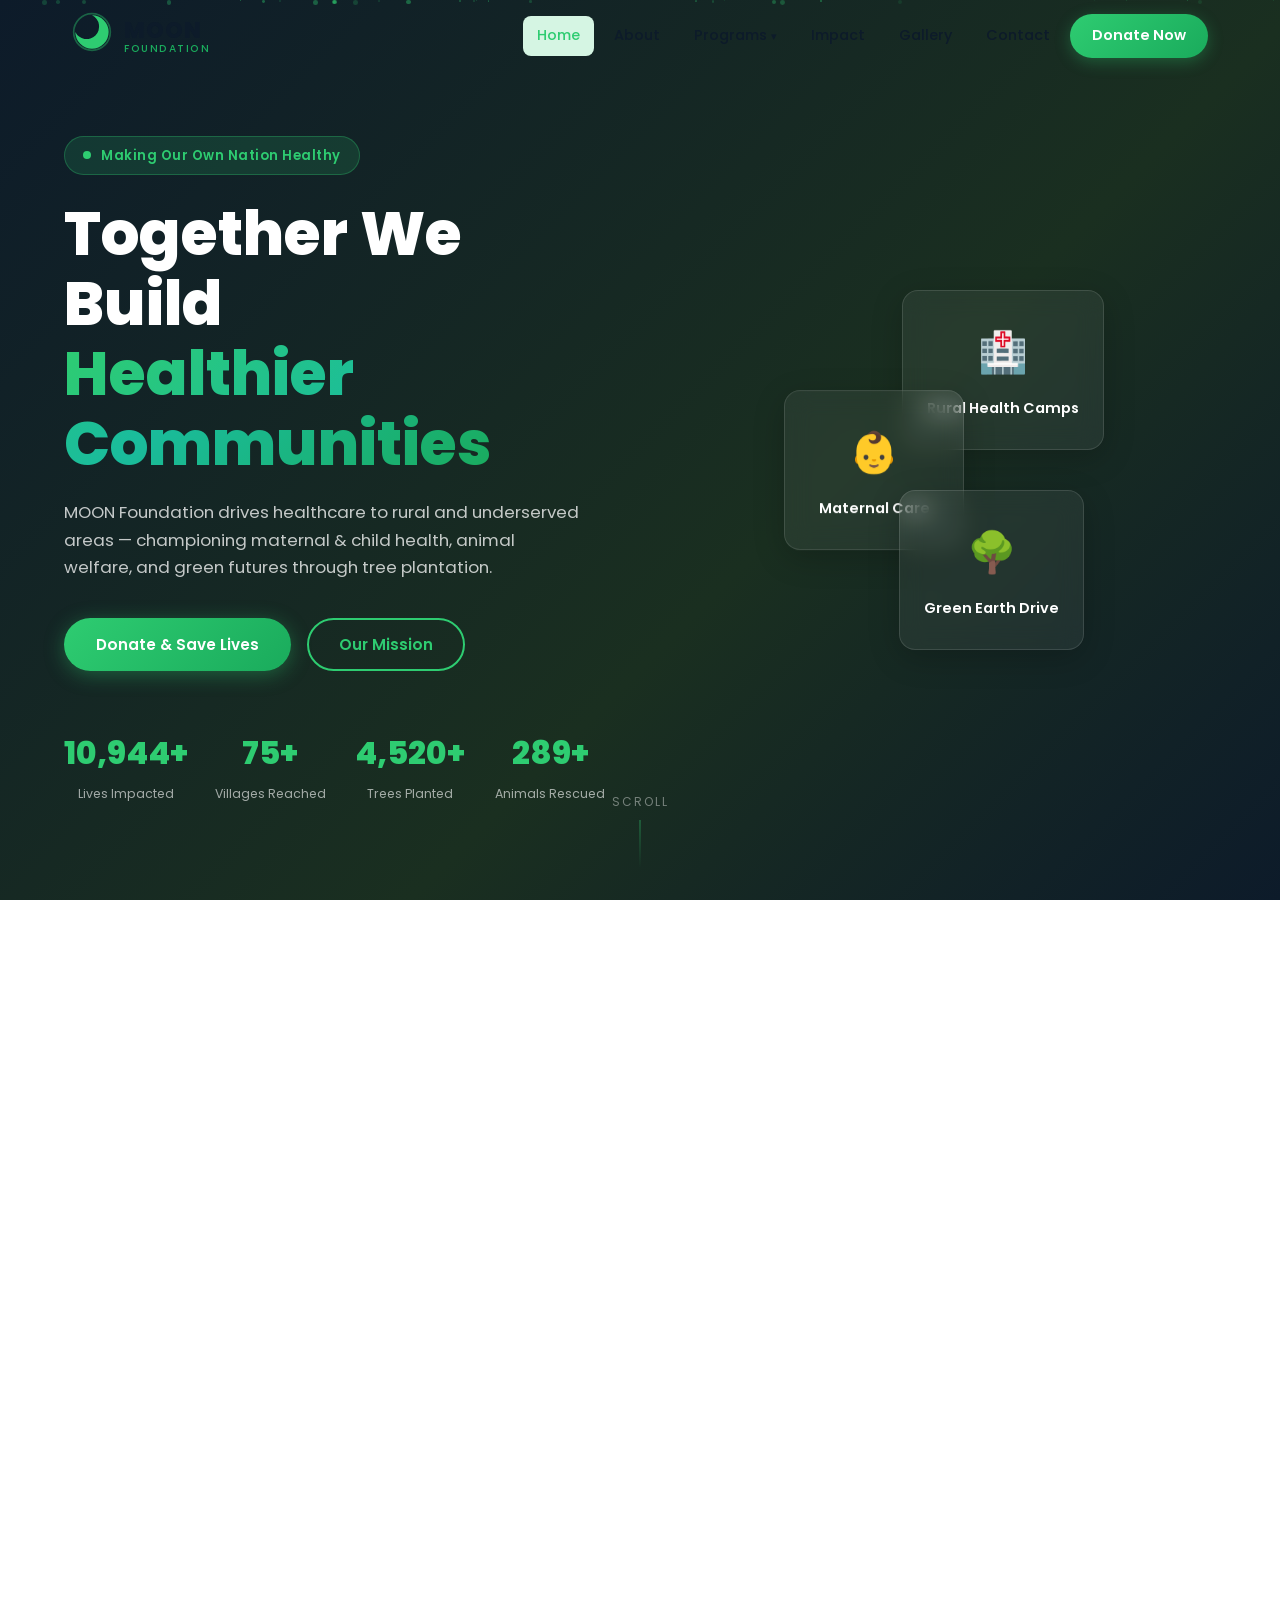
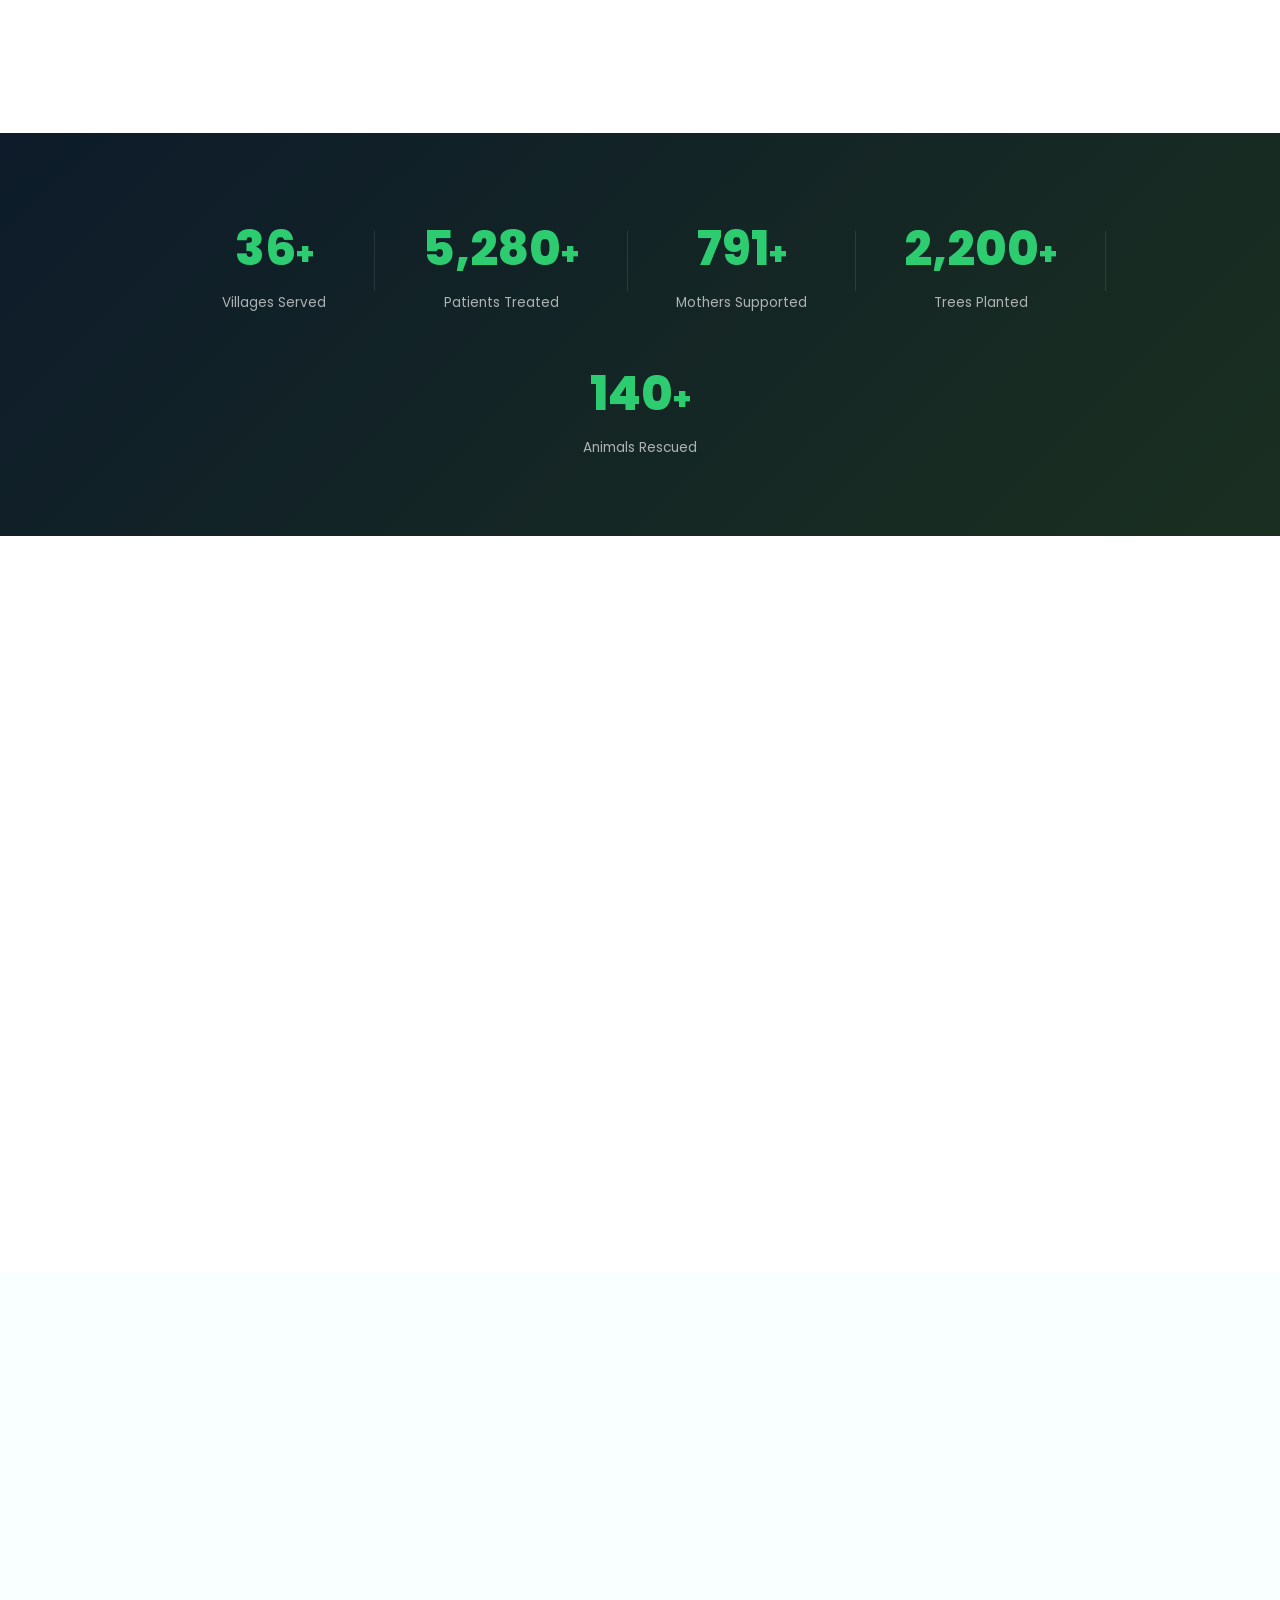
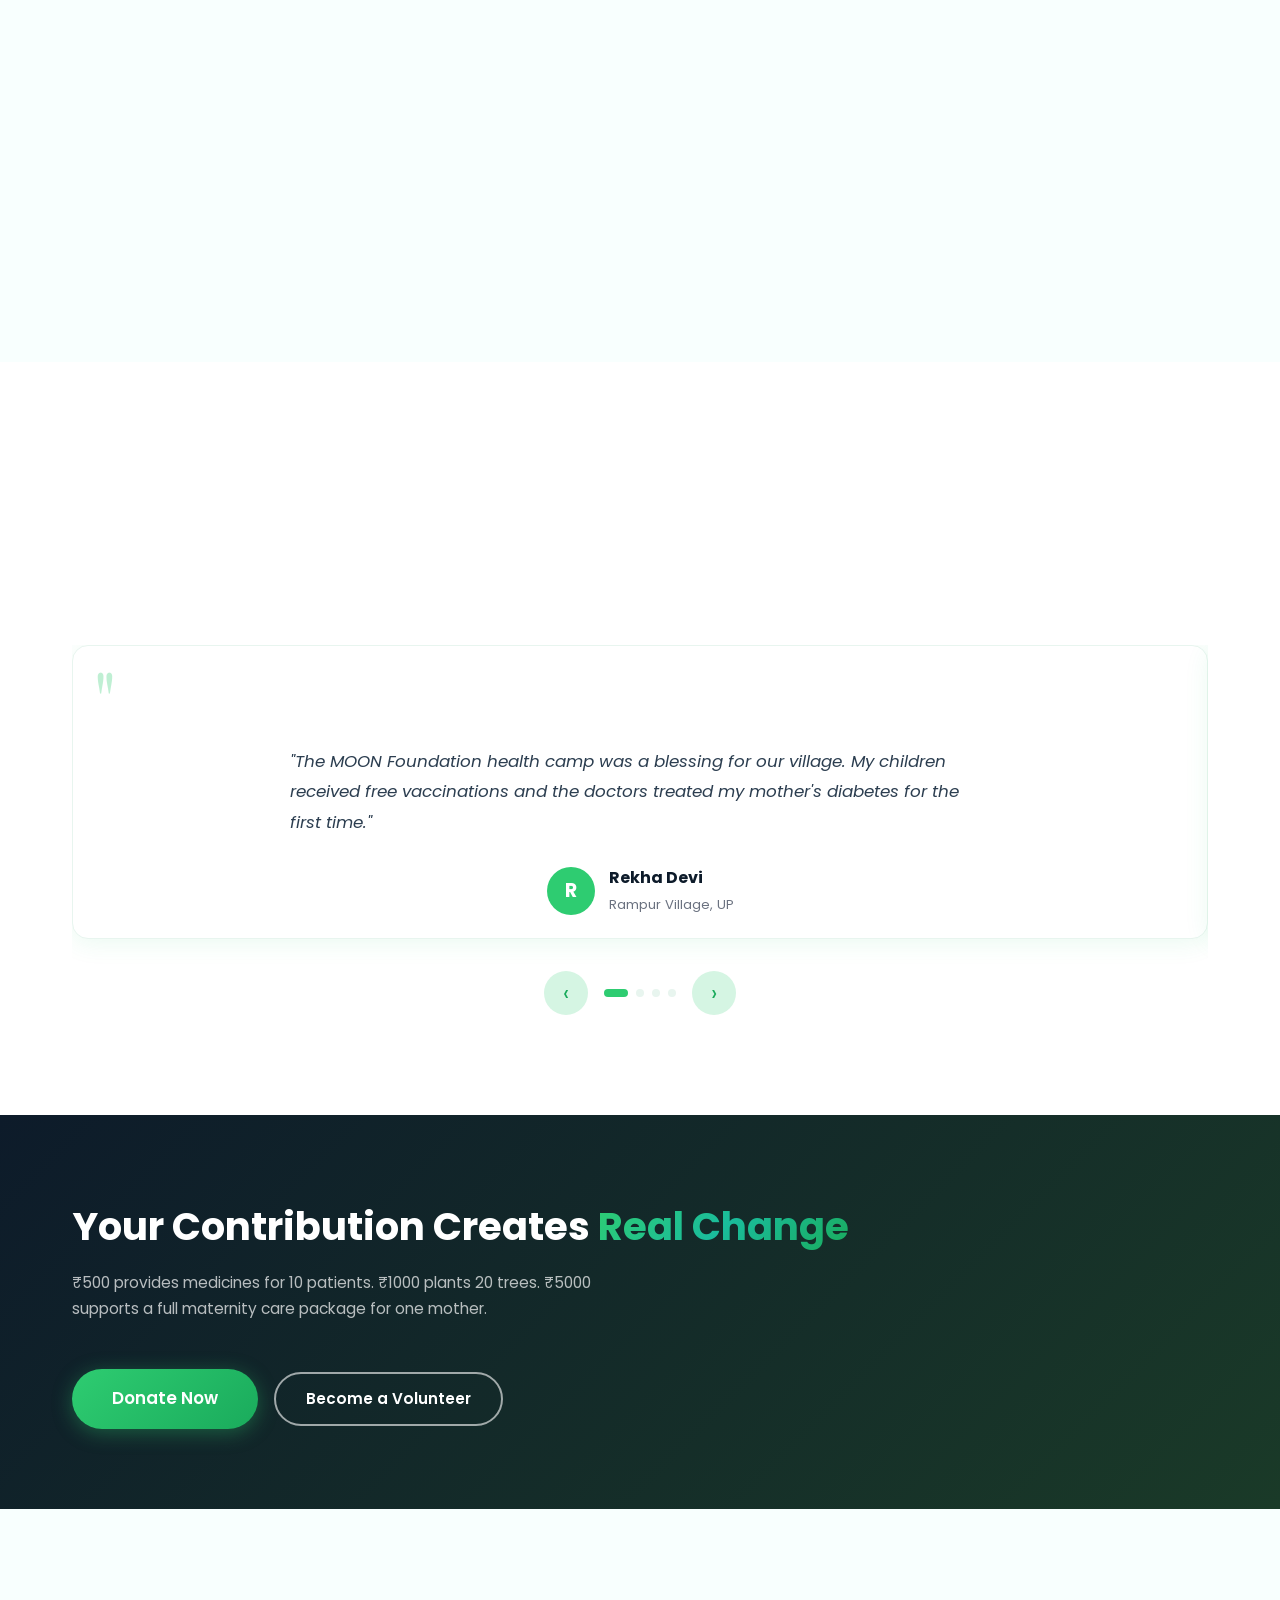
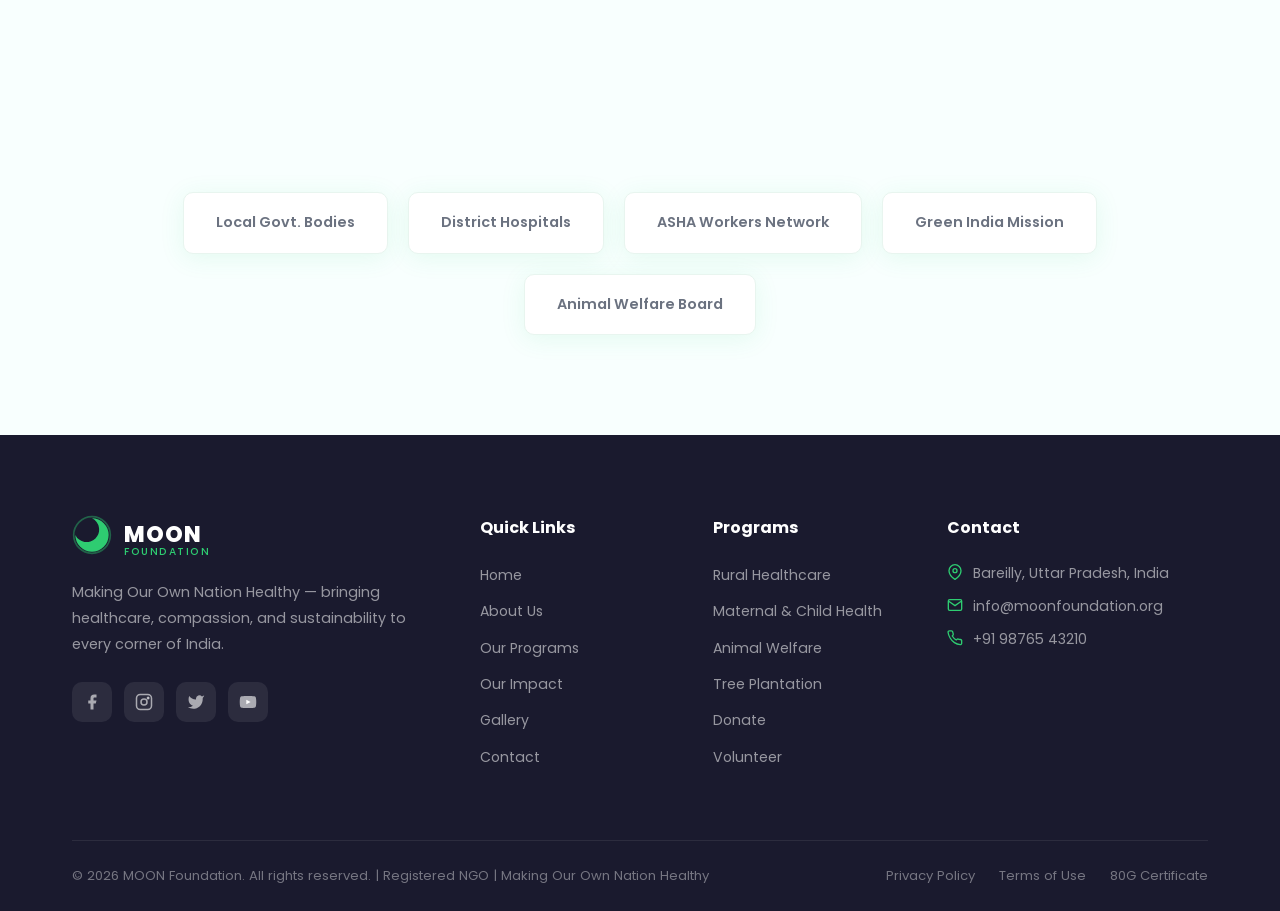
==== index.html @ 7338591d "Initial launch: MOON Foundation website Full 7-page NGO website — Home, About, Programs, Impact, Gal" ====
<!DOCTYPE html>
<html lang="en">
<head>
  <meta charset="UTF-8" />
  <meta name="viewport" content="width=device-width, initial-scale=1.0" />
  <title>MOON Foundation – Making Our Own Nation Healthy</title>
  <meta name="description" content="MOON Foundation – Making Our Own Nation Healthy. Dedicated to healthcare drives in rural areas, maternal & child health, animal welfare, and tree plantation." />
  <link rel="stylesheet" href="css/style.css" />
  <link rel="stylesheet" href="css/animations.css" />
  <link rel="preconnect" href="https://fonts.googleapis.com" />
  <link href="https://fonts.googleapis.com/css2?family=Poppins:wght@300;400;500;600;700;800&family=Playfair+Display:wght@700;800&display=swap" rel="stylesheet" />
  <link rel="icon" href="assets/favicon.svg" type="image/svg+xml" />
</head>
<body>

  <!-- PRELOADER -->
  <div id="preloader">
    <div class="preloader-inner">
      <div class="moon-logo-anim">
        <svg viewBox="0 0 80 80" fill="none" xmlns="http://www.w3.org/2000/svg">
          <circle cx="40" cy="40" r="36" stroke="#2ecc71" stroke-width="3" opacity="0.3"/>
          <path d="M40 8 A32 32 0 1 1 8 40 A24 24 0 1 0 40 8 Z" fill="#2ecc71"/>
        </svg>
      </div>
      <p>MOON Foundation</p>
    </div>
  </div>

  <!-- NAVBAR -->
  <nav id="navbar">
    <div class="nav-container">
      <a href="index.html" class="nav-brand">
        <div class="brand-logo">
          <svg viewBox="0 0 48 48" fill="none" xmlns="http://www.w3.org/2000/svg">
            <circle cx="24" cy="24" r="22" stroke="#2ecc71" stroke-width="2" opacity="0.4"/>
            <path d="M24 4 A20 20 0 1 1 4 24 A15 15 0 1 0 24 4 Z" fill="#2ecc71"/>
          </svg>
        </div>
        <div class="brand-text">
          <span class="brand-name">MOON</span>
          <span class="brand-tagline">Foundation</span>
        </div>
      </a>
      <ul class="nav-links" id="navLinks">
        <li><a href="index.html" class="active">Home</a></li>
        <li><a href="about.html">About</a></li>
        <li class="dropdown">
          <a href="programs.html">Programs <span class="arrow">▾</span></a>
          <ul class="dropdown-menu">
            <li><a href="programs.html#healthcare">Rural Healthcare</a></li>
            <li><a href="programs.html#maternal">Maternal & Child</a></li>
            <li><a href="programs.html#animal">Animal Welfare</a></li>
            <li><a href="programs.html#trees">Tree Plantation</a></li>
          </ul>
        </li>
        <li><a href="impact.html">Impact</a></li>
        <li><a href="gallery.html">Gallery</a></li>
        <li><a href="contact.html">Contact</a></li>
        <li><a href="donate.html" class="btn-donate">Donate Now</a></li>
      </ul>
      <button class="hamburger" id="hamburger" aria-label="Menu">
        <span></span><span></span><span></span>
      </button>
    </div>
  </nav>

  <!-- HERO -->
  <section class="hero" id="home">
    <div class="hero-particles" id="particles"></div>
    <div class="hero-content">
      <div class="hero-badge">
        <span class="badge-dot"></span>
        Making Our Own Nation Healthy
      </div>
      <h1 class="hero-title">
        Together We Build<br/>
        <span class="gradient-text">Healthier Communities</span>
      </h1>
      <p class="hero-desc">
        MOON Foundation drives healthcare to rural and underserved areas — championing maternal & child health, animal welfare, and green futures through tree plantation.
      </p>
      <div class="hero-cta">
        <a href="donate.html" class="btn-primary">Donate & Save Lives</a>
        <a href="about.html" class="btn-outline">Our Mission</a>
      </div>
      <div class="hero-stats">
        <div class="stat"><span class="stat-num" data-target="12000">0</span><span>+</span><p>Lives Impacted</p></div>
        <div class="stat"><span class="stat-num" data-target="84">0</span><span>+</span><p>Villages Reached</p></div>
        <div class="stat"><span class="stat-num" data-target="5000">0</span><span>+</span><p>Trees Planted</p></div>
        <div class="stat"><span class="stat-num" data-target="320">0</span><span>+</span><p>Animals Rescued</p></div>
      </div>
    </div>
    <div class="hero-visual">
      <div class="hero-card-stack">
        <div class="hcard hcard-1">
          <div class="hcard-icon">🏥</div>
          <p>Rural Health Camps</p>
        </div>
        <div class="hcard hcard-2">
          <div class="hcard-icon">👶</div>
          <p>Maternal Care</p>
        </div>
        <div class="hcard hcard-3">
          <div class="hcard-icon">🌳</div>
          <p>Green Earth Drive</p>
        </div>
      </div>
    </div>
    <div class="hero-scroll">
      <span>Scroll</span>
      <div class="scroll-line"></div>
    </div>
  </section>

  <!-- WHAT WE DO -->
  <section class="pillars section-pad">
    <div class="container">
      <div class="section-header">
        <span class="section-label">What We Do</span>
        <h2>Four Pillars of <span class="gradient-text">Change</span></h2>
        <p>Every initiative we run targets the most vulnerable — with compassion, action, and lasting impact.</p>
      </div>
      <div class="pillars-grid">
        <a href="programs.html#healthcare" class="pillar-card">
          <div class="pillar-icon-wrap" style="--c:#2ecc71">
            <svg viewBox="0 0 48 48" fill="none"><rect x="20" y="6" width="8" height="36" rx="4" fill="currentColor"/><rect x="6" y="20" width="36" height="8" rx="4" fill="currentColor"/></svg>
          </div>
          <h3>Rural Healthcare</h3>
          <p>Free health camps, medicines, diagnostics, and doctor consultations in remote villages across India.</p>
          <span class="pillar-link">Learn More →</span>
        </a>
        <a href="programs.html#maternal" class="pillar-card">
          <div class="pillar-icon-wrap" style="--c:#e74c8b">
            <svg viewBox="0 0 48 48" fill="none"><ellipse cx="24" cy="32" rx="14" ry="10" fill="currentColor" opacity="0.3"/><circle cx="24" cy="16" r="10" fill="currentColor"/><path d="M16 38 Q24 44 32 38" stroke="currentColor" stroke-width="2" fill="none"/></svg>
          </div>
          <h3>Maternal & Child Health</h3>
          <p>Prenatal care, safe deliveries, child nutrition, immunisation drives, and newborn support programs.</p>
          <span class="pillar-link">Learn More →</span>
        </a>
        <a href="programs.html#animal" class="pillar-card">
          <div class="pillar-icon-wrap" style="--c:#f39c12">
            <svg viewBox="0 0 48 48" fill="none"><path d="M10 30 Q6 22 14 18 Q18 10 24 14 Q30 10 34 18 Q42 22 38 30 L30 40 Q24 44 18 40 Z" fill="currentColor"/><circle cx="19" cy="24" r="2" fill="white"/><circle cx="29" cy="24" r="2" fill="white"/></svg>
          </div>
          <h3>Animal Welfare</h3>
          <p>Rescue, treatment, vaccination, and rehabilitation of stray and injured animals in urban and rural India.</p>
          <span class="pillar-link">Learn More →</span>
        </a>
        <a href="programs.html#trees" class="pillar-card">
          <div class="pillar-icon-wrap" style="--c:#27ae60">
            <svg viewBox="0 0 48 48" fill="none"><path d="M24 6 L36 22 H28 L38 38 H26 V44 H22 V38 H10 L20 22 H12 Z" fill="currentColor"/></svg>
          </div>
          <h3>Tree Plantation</h3>
          <p>Mass plantation drives, school green programs, and community forest restoration for a sustainable India.</p>
          <span class="pillar-link">Learn More →</span>
        </a>
      </div>
    </div>
  </section>

  <!-- IMPACT NUMBERS -->
  <section class="impact-strip">
    <div class="container">
      <div class="impact-strip-inner">
        <div class="impact-item">
          <span class="impact-num" data-target="84">0</span><span class="impact-unit">+</span>
          <p>Villages Served</p>
        </div>
        <div class="impact-div"></div>
        <div class="impact-item">
          <span class="impact-num" data-target="12000">0</span><span class="impact-unit">+</span>
          <p>Patients Treated</p>
        </div>
        <div class="impact-div"></div>
        <div class="impact-item">
          <span class="impact-num" data-target="1800">0</span><span class="impact-unit">+</span>
          <p>Mothers Supported</p>
        </div>
        <div class="impact-div"></div>
        <div class="impact-item">
          <span class="impact-num" data-target="5000">0</span><span class="impact-unit">+</span>
          <p>Trees Planted</p>
        </div>
        <div class="impact-div"></div>
        <div class="impact-item">
          <span class="impact-num" data-target="320">0</span><span class="impact-unit">+</span>
          <p>Animals Rescued</p>
        </div>
      </div>
    </div>
  </section>

  <!-- MISSION STATEMENT -->
  <section class="mission-section section-pad">
    <div class="container">
      <div class="mission-inner">
        <div class="mission-visual">
          <div class="mission-moon">
            <svg viewBox="0 0 200 200" fill="none" xmlns="http://www.w3.org/2000/svg">
              <circle cx="100" cy="100" r="90" stroke="#2ecc71" stroke-width="1" opacity="0.2"/>
              <circle cx="100" cy="100" r="70" stroke="#2ecc71" stroke-width="1" opacity="0.15"/>
              <path d="M100 20 A80 80 0 1 1 20 100 A60 60 0 1 0 100 20 Z" fill="#2ecc71" opacity="0.15"/>
              <path d="M100 30 A70 70 0 1 1 30 100 A52 52 0 1 0 100 30 Z" fill="#2ecc71" opacity="0.2"/>
            </svg>
            <div class="mission-acronym">
              <div class="acr-row"><span class="acr-letter">M</span><span class="acr-word">aking</span></div>
              <div class="acr-row"><span class="acr-letter">O</span><span class="acr-word">ur Own</span></div>
              <div class="acr-row"><span class="acr-letter">O</span><span class="acr-word">wn</span></div>
              <div class="acr-row"><span class="acr-letter">N</span><span class="acr-word">ation Healthy</span></div>
            </div>
          </div>
        </div>
        <div class="mission-text">
          <span class="section-label">Our Mission</span>
          <h2>Health is a <span class="gradient-text">Right</span>, Not a Privilege</h2>
          <p>MOON Foundation was founded on the belief that geography and economic circumstance should never determine the quality of healthcare a person receives. We bridge the gap between available resources and those who need them most.</p>
          <p>From the remotest villages to urban slums, from stray animals to barren land — we work tirelessly to restore dignity, health, and hope.</p>
          <div class="mission-values">
            <div class="value-tag">Compassion</div>
            <div class="value-tag">Integrity</div>
            <div class="value-tag">Sustainability</div>
            <div class="value-tag">Inclusion</div>
          </div>
          <a href="about.html" class="btn-primary">Know Our Story</a>
        </div>
      </div>
    </div>
  </section>

  <!-- UPCOMING EVENTS -->
  <section class="events-section section-pad bg-light">
    <div class="container">
      <div class="section-header">
        <span class="section-label">Get Involved</span>
        <h2>Upcoming <span class="gradient-text">Events</span></h2>
        <p>Join us on the ground — as a volunteer, donor, or supporter.</p>
      </div>
      <div class="events-grid">
        <div class="event-card">
          <div class="event-date"><span class="ed-day">20</span><span class="ed-month">Jul</span></div>
          <div class="event-info">
            <span class="event-tag">Healthcare</span>
            <h4>Free Health Camp – Bareilly Rural</h4>
            <p>General checkups, blood tests, eye screening & medicine distribution for 500+ villagers.</p>
            <a href="contact.html" class="event-link">Register as Volunteer →</a>
          </div>
        </div>
        <div class="event-card">
          <div class="event-date"><span class="ed-day">05</span><span class="ed-month">Aug</span></div>
          <div class="event-info">
            <span class="event-tag" style="background:#e74c8b22;color:#e74c8b">Maternal</span>
            <h4>Maternity Awareness Drive – Shahjahanpur</h4>
            <p>Prenatal counselling, iron supplementation & safe motherhood workshops.</p>
            <a href="contact.html" class="event-link">Register as Volunteer →</a>
          </div>
        </div>
        <div class="event-card">
          <div class="event-date"><span class="ed-day">15</span><span class="ed-month">Aug</span></div>
          <div class="event-info">
            <span class="event-tag" style="background:#27ae6022;color:#27ae60">Green Drive</span>
            <h4>Independence Day Plantation – 1000 Trees</h4>
            <p>Community tree planting across 5 schools in Uttar Pradesh on Independence Day.</p>
            <a href="contact.html" class="event-link">Join the Drive →</a>
          </div>
        </div>
      </div>
    </div>
  </section>

  <!-- TESTIMONIALS -->
  <section class="testimonials section-pad">
    <div class="container">
      <div class="section-header">
        <span class="section-label">Stories of Hope</span>
        <h2>Lives We've <span class="gradient-text">Touched</span></h2>
      </div>
      <div class="testi-slider" id="testiSlider">
        <div class="testi-track" id="testiTrack">
          <div class="testi-card">
            <div class="testi-quote">"</div>
            <p>"The MOON Foundation health camp was a blessing for our village. My children received free vaccinations and the doctors treated my mother's diabetes for the first time."</p>
            <div class="testi-author">
              <div class="testi-avatar" style="background:#2ecc71">R</div>
              <div><strong>Rekha Devi</strong><span>Rampur Village, UP</span></div>
            </div>
          </div>
          <div class="testi-card">
            <div class="testi-quote">"</div>
            <p>"I had a safe delivery because of the MOON Foundation's maternity support program. They were with us every step. My baby is healthy and I am forever grateful."</p>
            <div class="testi-author">
              <div class="testi-avatar" style="background:#e74c8b">S</div>
              <div><strong>Sunita Kumari</strong><span>Shahjahanpur District</span></div>
            </div>
          </div>
          <div class="testi-card">
            <div class="testi-quote">"</div>
            <p>"They rescued my injured dog and gave him treatment I could never afford. The animal welfare team was so kind and professional. He's fully recovered now!"</p>
            <div class="testi-author">
              <div class="testi-avatar" style="background:#f39c12">A</div>
              <div><strong>Ajay Sharma</strong><span>Bareilly City</span></div>
            </div>
          </div>
          <div class="testi-card">
            <div class="testi-quote">"</div>
            <p>"Our school planted 200 trees with MOON Foundation on Independence Day. Students learned about the environment and took ownership of the plants they planted."</p>
            <div class="testi-author">
              <div class="testi-avatar" style="background:#27ae60">P</div>
              <div><strong>Principal Prem Lal</strong><span>Government School, Pilibhit</span></div>
            </div>
          </div>
        </div>
        <div class="testi-controls">
          <button class="testi-btn" id="testiPrev">‹</button>
          <div class="testi-dots" id="testiDots"></div>
          <button class="testi-btn" id="testiNext">›</button>
        </div>
      </div>
    </div>
  </section>

  <!-- DONATE CTA -->
  <section class="donate-cta">
    <div class="container">
      <div class="donate-cta-inner">
        <div class="donate-cta-text">
          <h2>Your Contribution Creates <span class="gradient-text">Real Change</span></h2>
          <p>₹500 provides medicines for 10 patients. ₹1000 plants 20 trees. ₹5000 supports a full maternity care package for one mother.</p>
        </div>
        <div class="donate-cta-action">
          <a href="donate.html" class="btn-primary btn-large">Donate Now</a>
          <a href="contact.html" class="btn-outline-white">Become a Volunteer</a>
        </div>
      </div>
    </div>
  </section>

  <!-- PARTNERS -->
  <section class="partners section-pad bg-light">
    <div class="container">
      <div class="section-header">
        <span class="section-label">Supported By</span>
        <h2>Our <span class="gradient-text">Partners</span></h2>
      </div>
      <div class="partners-logos">
        <div class="partner-logo">Local Govt. Bodies</div>
        <div class="partner-logo">District Hospitals</div>
        <div class="partner-logo">ASHA Workers Network</div>
        <div class="partner-logo">Green India Mission</div>
        <div class="partner-logo">Animal Welfare Board</div>
      </div>
    </div>
  </section>

  <!-- FOOTER -->
  <footer class="footer">
    <div class="container">
      <div class="footer-grid">
        <div class="footer-brand">
          <div class="nav-brand" style="margin-bottom:1rem">
            <div class="brand-logo">
              <svg viewBox="0 0 48 48" fill="none"><circle cx="24" cy="24" r="22" stroke="#2ecc71" stroke-width="2" opacity="0.4"/><path d="M24 4 A20 20 0 1 1 4 24 A15 15 0 1 0 24 4 Z" fill="#2ecc71"/></svg>
            </div>
            <div class="brand-text">
              <span class="brand-name">MOON</span>
              <span class="brand-tagline">Foundation</span>
            </div>
          </div>
          <p>Making Our Own Nation Healthy — bringing healthcare, compassion, and sustainability to every corner of India.</p>
          <div class="social-links">
            <a href="#" class="social-link" aria-label="Facebook">
              <svg viewBox="0 0 24 24" fill="currentColor"><path d="M18 2h-3a5 5 0 0 0-5 5v3H7v4h3v8h4v-8h3l1-4h-4V7a1 1 0 0 1 1-1h3z"/></svg>
            </a>
            <a href="#" class="social-link" aria-label="Instagram">
              <svg viewBox="0 0 24 24" fill="none" stroke="currentColor" stroke-width="2"><rect x="2" y="2" width="20" height="20" rx="5"/><circle cx="12" cy="12" r="4"/><circle cx="17.5" cy="6.5" r="1" fill="currentColor"/></svg>
            </a>
            <a href="#" class="social-link" aria-label="Twitter">
              <svg viewBox="0 0 24 24" fill="currentColor"><path d="M23 3a10.9 10.9 0 0 1-3.14 1.53 4.48 4.48 0 0 0-7.86 3v1A10.66 10.66 0 0 1 3 4s-4 9 5 13a11.64 11.64 0 0 1-7 2c9 5 20 0 20-11.5a4.5 4.5 0 0 0-.08-.83A7.72 7.72 0 0 0 23 3z"/></svg>
            </a>
            <a href="#" class="social-link" aria-label="YouTube">
              <svg viewBox="0 0 24 24" fill="currentColor"><path d="M22.54 6.42a2.78 2.78 0 0 0-1.95-1.96C18.88 4 12 4 12 4s-6.88 0-8.59.46a2.78 2.78 0 0 0-1.95 1.96A29 29 0 0 0 1 12a29 29 0 0 0 .46 5.58A2.78 2.78 0 0 0 3.41 19.6C5.12 20 12 20 12 20s6.88 0 8.59-.46a2.78 2.78 0 0 0 1.95-1.95A29 29 0 0 0 23 12a29 29 0 0 0-.46-5.58z"/><polygon points="9.75 15.02 15.5 12 9.75 8.98 9.75 15.02" fill="white"/></svg>
            </a>
          </div>
        </div>
        <div class="footer-col">
          <h4>Quick Links</h4>
          <ul>
            <li><a href="index.html">Home</a></li>
            <li><a href="about.html">About Us</a></li>
            <li><a href="programs.html">Our Programs</a></li>
            <li><a href="impact.html">Our Impact</a></li>
            <li><a href="gallery.html">Gallery</a></li>
            <li><a href="contact.html">Contact</a></li>
          </ul>
        </div>
        <div class="footer-col">
          <h4>Programs</h4>
          <ul>
            <li><a href="programs.html#healthcare">Rural Healthcare</a></li>
            <li><a href="programs.html#maternal">Maternal & Child Health</a></li>
            <li><a href="programs.html#animal">Animal Welfare</a></li>
            <li><a href="programs.html#trees">Tree Plantation</a></li>
            <li><a href="donate.html">Donate</a></li>
            <li><a href="contact.html">Volunteer</a></li>
          </ul>
        </div>
        <div class="footer-col">
          <h4>Contact</h4>
          <ul class="contact-list">
            <li>
              <svg viewBox="0 0 24 24" fill="none" stroke="currentColor" stroke-width="2"><path d="M21 10c0 7-9 13-9 13s-9-6-9-13a9 9 0 0 1 18 0z"/><circle cx="12" cy="10" r="3"/></svg>
              Bareilly, Uttar Pradesh, India
            </li>
            <li>
              <svg viewBox="0 0 24 24" fill="none" stroke="currentColor" stroke-width="2"><path d="M4 4h16c1.1 0 2 .9 2 2v12c0 1.1-.9 2-2 2H4c-1.1 0-2-.9-2-2V6c0-1.1.9-2 2-2z"/><polyline points="22,6 12,13 2,6"/></svg>
              info@moonfoundation.org
            </li>
            <li>
              <svg viewBox="0 0 24 24" fill="none" stroke="currentColor" stroke-width="2"><path d="M22 16.92v3a2 2 0 0 1-2.18 2 19.79 19.79 0 0 1-8.63-3.07A19.5 19.5 0 0 1 4.69 12 19.79 19.79 0 0 1 1.61 3.39 2 2 0 0 1 3.6 1.21h3a2 2 0 0 1 2 1.72c.127.96.361 1.903.7 2.81a2 2 0 0 1-.45 2.11L7.91 8.96a16 16 0 0 0 6 6l.92-.92a2 2 0 0 1 2.11-.45c.907.339 1.85.573 2.81.7A2 2 0 0 1 22 16.92z"/></svg>
              +91 98765 43210
            </li>
          </ul>
        </div>
      </div>
      <div class="footer-bottom">
        <p>© 2026 MOON Foundation. All rights reserved. | Registered NGO | Making Our Own Nation Healthy</p>
        <div class="footer-bottom-links">
          <a href="#">Privacy Policy</a>
          <a href="#">Terms of Use</a>
          <a href="#">80G Certificate</a>
        </div>
      </div>
    </div>
  </footer>

  <!-- BACK TO TOP -->
  <button class="back-to-top" id="backToTop" aria-label="Back to top">↑</button>

  <script src="js/main.js"></script>
</body>
</html>
---- css/style.css ----
/* ===== MOON FOUNDATION – MASTER STYLESHEET ===== */

:root {
  --green: #2ecc71;
  --green-dark: #1aab5c;
  --green-light: #d5f5e3;
  --pink: #e74c8b;
  --orange: #f39c12;
  --navy: #0d1b2a;
  --dark: #1a1a2e;
  --text: #2c3e50;
  --text-light: #6b7280;
  --white: #ffffff;
  --bg-light: #f8fffe;
  --bg-card: #ffffff;
  --border: #e8f5ef;
  --shadow: 0 4px 24px rgba(46,204,113,0.10);
  --shadow-lg: 0 16px 48px rgba(46,204,113,0.15);
  --radius: 16px;
  --radius-sm: 10px;
  --font: 'Poppins', sans-serif;
  --font-display: 'Playfair Display', serif;
  --transition: 0.3s cubic-bezier(0.4, 0, 0.2, 1);
}

*, *::before, *::after { box-sizing: border-box; margin: 0; padding: 0; }

html { scroll-behavior: smooth; font-size: 16px; }

body {
  font-family: var(--font);
  color: var(--text);
  background: var(--white);
  line-height: 1.65;
  overflow-x: hidden;
}

a { text-decoration: none; color: inherit; }
ul { list-style: none; }
img { max-width: 100%; display: block; }
button { cursor: pointer; border: none; background: none; font-family: var(--font); }

.container { max-width: 1200px; margin: 0 auto; padding: 0 2rem; }
.section-pad { padding: 100px 0; }
.bg-light { background: var(--bg-light); }

/* ===== GRADIENT TEXT ===== */
.gradient-text {
  background: linear-gradient(135deg, var(--green) 0%, #1abc9c 50%, var(--green-dark) 100%);
  -webkit-background-clip: text;
  -webkit-text-fill-color: transparent;
  background-clip: text;
}

/* ===== SECTION HEADER ===== */
.section-header { text-align: center; margin-bottom: 60px; }
.section-label {
  display: inline-block;
  background: var(--green-light);
  color: var(--green-dark);
  font-size: 0.8rem;
  font-weight: 600;
  letter-spacing: 2px;
  text-transform: uppercase;
  padding: 6px 18px;
  border-radius: 100px;
  margin-bottom: 16px;
}
.section-header h2 { font-size: clamp(2rem, 4vw, 2.8rem); font-weight: 700; margin-bottom: 16px; color: var(--navy); }
.section-header p { color: var(--text-light); max-width: 600px; margin: 0 auto; font-size: 1.05rem; }

/* ===== BUTTONS ===== */
.btn-primary {
  display: inline-flex; align-items: center; gap: 8px;
  background: linear-gradient(135deg, var(--green), var(--green-dark));
  color: #fff; font-weight: 600; font-size: 0.95rem;
  padding: 14px 32px; border-radius: 100px;
  transition: var(--transition); box-shadow: 0 4px 20px rgba(46,204,113,0.35);
  white-space: nowrap;
}
.btn-primary:hover { transform: translateY(-2px); box-shadow: 0 8px 32px rgba(46,204,113,0.45); }

.btn-outline {
  display: inline-flex; align-items: center; gap: 8px;
  border: 2px solid var(--green); color: var(--green);
  font-weight: 600; font-size: 0.95rem;
  padding: 12px 30px; border-radius: 100px; transition: var(--transition);
}
.btn-outline:hover { background: var(--green); color: #fff; }

.btn-outline-white {
  display: inline-flex; align-items: center; gap: 8px;
  border: 2px solid rgba(255,255,255,0.6); color: #fff;
  font-weight: 600; font-size: 0.95rem;
  padding: 12px 30px; border-radius: 100px; transition: var(--transition);
}
.btn-outline-white:hover { background: #fff; color: var(--navy); }

.btn-large { padding: 16px 40px; font-size: 1.05rem; }

/* ===== PRELOADER ===== */
#preloader {
  position: fixed; inset: 0; z-index: 9999;
  background: var(--dark);
  display: flex; align-items: center; justify-content: center;
  transition: opacity 0.5s, visibility 0.5s;
}
#preloader.hidden { opacity: 0; visibility: hidden; }
.preloader-inner { text-align: center; }
.moon-logo-anim svg { width: 80px; height: 80px; animation: spinMoon 2s linear infinite; }
.preloader-inner p { color: var(--green); font-weight: 600; font-size: 1.2rem; margin-top: 16px; letter-spacing: 2px; }
@keyframes spinMoon { from { transform: rotate(0deg); } to { transform: rotate(360deg); } }

/* ===== NAVBAR ===== */
#navbar {
  position: fixed; top: 0; left: 0; right: 0; z-index: 1000;
  padding: 0;
  transition: all 0.3s ease;
}
#navbar.scrolled {
  background: rgba(255,255,255,0.97);
  backdrop-filter: blur(20px);
  box-shadow: 0 2px 32px rgba(0,0,0,0.08);
  padding: 0;
}
.nav-container {
  max-width: 1200px; margin: 0 auto; padding: 0 2rem;
  display: flex; align-items: center; justify-content: space-between;
  height: 72px;
}
.nav-brand { display: flex; align-items: center; gap: 12px; }
.brand-logo svg { width: 40px; height: 40px; }
.brand-text { display: flex; flex-direction: column; line-height: 1.1; }
.brand-name { font-size: 1.4rem; font-weight: 800; color: var(--navy); letter-spacing: 1px; }
.brand-tagline { font-size: 0.65rem; color: var(--green-dark); font-weight: 500; letter-spacing: 1.5px; text-transform: uppercase; }
.nav-links { display: flex; align-items: center; gap: 6px; }
.nav-links > li > a {
  display: block; padding: 8px 14px; font-size: 0.9rem; font-weight: 500;
  color: var(--navy); border-radius: 8px; transition: var(--transition);
}
.nav-links > li > a:hover, .nav-links > li > a.active { color: var(--green); background: var(--green-light); }
.btn-donate {
  background: linear-gradient(135deg, var(--green), var(--green-dark)) !important;
  color: #fff !important; padding: 10px 22px !important; border-radius: 100px !important;
  font-weight: 600 !important; box-shadow: 0 4px 16px rgba(46,204,113,0.3) !important;
}
.btn-donate:hover { background: var(--green-light) !important; color: var(--green-dark) !important; }

/* Dropdown */
.dropdown { position: relative; }
.dropdown .arrow { font-size: 0.7rem; transition: var(--transition); }
.dropdown:hover .arrow { transform: rotate(180deg); }
.dropdown-menu {
  position: absolute; top: calc(100% + 8px); left: 0;
  background: #fff; border-radius: var(--radius-sm); min-width: 200px;
  box-shadow: 0 8px 32px rgba(0,0,0,0.12); opacity: 0; visibility: hidden;
  transform: translateY(-8px); transition: var(--transition); border: 1px solid var(--border);
}
.dropdown:hover .dropdown-menu { opacity: 1; visibility: visible; transform: translateY(0); }
.dropdown-menu li a { display: block; padding: 10px 20px; font-size: 0.88rem; color: var(--text); transition: var(--transition); }
.dropdown-menu li a:hover { color: var(--green); background: var(--green-light); }

.hamburger { display: none; flex-direction: column; gap: 5px; padding: 8px; }
.hamburger span { display: block; width: 24px; height: 2px; background: var(--navy); border-radius: 2px; transition: var(--transition); }

/* ===== HERO ===== */
.hero {
  min-height: 100vh; display: grid; grid-template-columns: 1fr 1fr;
  align-items: center; gap: 4rem;
  padding: 100px 4rem 60px;
  background: linear-gradient(135deg, #0d1b2a 0%, #1a2f20 60%, #0d1b2a 100%);
  position: relative; overflow: hidden;
}
.hero-particles { position: absolute; inset: 0; pointer-events: none; }
.particle {
  position: absolute; border-radius: 50%; background: var(--green);
  animation: floatParticle linear infinite;
}
.hero-content { position: relative; z-index: 2; }
.hero-badge {
  display: inline-flex; align-items: center; gap: 10px;
  background: rgba(46,204,113,0.15); border: 1px solid rgba(46,204,113,0.3);
  color: var(--green); font-size: 0.82rem; font-weight: 600;
  padding: 8px 18px; border-radius: 100px; margin-bottom: 24px; letter-spacing: 0.5px;
}
.badge-dot { width: 8px; height: 8px; background: var(--green); border-radius: 50%; animation: pulse 2s infinite; }
.hero-title { font-size: clamp(2.4rem, 5vw, 3.8rem); font-weight: 800; color: #fff; line-height: 1.15; margin-bottom: 20px; }
.hero-desc { color: rgba(255,255,255,0.75); font-size: 1.05rem; max-width: 520px; margin-bottom: 36px; }
.hero-cta { display: flex; gap: 16px; flex-wrap: wrap; margin-bottom: 56px; }
.hero-stats { display: grid; grid-template-columns: repeat(4, 1fr); gap: 24px; }
.stat { text-align: center; }
.stat-num { font-size: 2rem; font-weight: 800; color: var(--green); }
.stat > span:last-of-type { font-size: 2rem; font-weight: 800; color: var(--green); }
.stat p { color: rgba(255,255,255,0.6); font-size: 0.78rem; margin-top: 4px; }

/* Hero Visual */
.hero-visual { position: relative; z-index: 2; display: flex; align-items: center; justify-content: center; }
.hero-card-stack { position: relative; width: 320px; height: 360px; }
.hcard {
  position: absolute; background: rgba(255,255,255,0.06);
  backdrop-filter: blur(12px); border: 1px solid rgba(255,255,255,0.12);
  border-radius: var(--radius); padding: 28px 24px; min-width: 180px;
  display: flex; flex-direction: column; align-items: center; gap: 12px; text-align: center;
  color: #fff; font-weight: 600; font-size: 0.9rem;
  box-shadow: 0 8px 32px rgba(0,0,0,0.2);
}
.hcard-icon { font-size: 2.5rem; }
.hcard-1 { top: 0; right: 0; animation: floatCard1 4s ease-in-out infinite; }
.hcard-2 { top: 50%; left: 0; transform: translateY(-50%); animation: floatCard2 4s ease-in-out infinite 1.3s; }
.hcard-3 { bottom: 0; right: 20px; animation: floatCard3 4s ease-in-out infinite 2.6s; }

/* Hero scroll indicator */
.hero-scroll { position: absolute; bottom: 32px; left: 50%; transform: translateX(-50%); display: flex; flex-direction: column; align-items: center; gap: 8px; color: rgba(255,255,255,0.4); font-size: 0.75rem; letter-spacing: 2px; text-transform: uppercase; }
.scroll-line { width: 1px; height: 48px; background: linear-gradient(to bottom, rgba(46,204,113,0.6), transparent); animation: scrollLine 2s ease-in-out infinite; }

/* ===== PILLARS ===== */
.pillars-grid { display: grid; grid-template-columns: repeat(4, 1fr); gap: 24px; }
.pillar-card {
  background: var(--bg-card); border: 1px solid var(--border);
  border-radius: var(--radius); padding: 36px 28px; text-align: center;
  transition: var(--transition); display: block;
  box-shadow: var(--shadow);
}
.pillar-card:hover { transform: translateY(-8px); box-shadow: var(--shadow-lg); border-color: var(--green); }
.pillar-icon-wrap {
  width: 72px; height: 72px; border-radius: 20px;
  background: color-mix(in srgb, var(--c) 15%, transparent);
  display: flex; align-items: center; justify-content: center; margin: 0 auto 20px;
  color: var(--c);
}
.pillar-icon-wrap svg { width: 32px; height: 32px; }
.pillar-card h3 { font-size: 1.1rem; font-weight: 700; color: var(--navy); margin-bottom: 12px; }
.pillar-card p { color: var(--text-light); font-size: 0.88rem; line-height: 1.7; margin-bottom: 20px; }
.pillar-link { color: var(--green); font-weight: 600; font-size: 0.88rem; }

/* ===== IMPACT STRIP ===== */
.impact-strip { background: linear-gradient(135deg, var(--navy) 0%, #1a2f20 100%); padding: 56px 0; }
.impact-strip-inner { display: flex; align-items: center; justify-content: center; gap: 0; flex-wrap: wrap; }
.impact-item { text-align: center; padding: 20px 48px; }
.impact-num { font-size: 3rem; font-weight: 800; color: var(--green); }
.impact-unit { font-size: 2rem; font-weight: 800; color: var(--green); }
.impact-item p { color: rgba(255,255,255,0.65); font-size: 0.85rem; margin-top: 4px; }
.impact-div { width: 1px; height: 60px; background: rgba(255,255,255,0.1); }

/* ===== MISSION ===== */
.mission-inner { display: grid; grid-template-columns: 1fr 1fr; gap: 80px; align-items: center; }
.mission-moon { position: relative; display: flex; align-items: center; justify-content: center; }
.mission-moon svg { width: 300px; height: 300px; position: absolute; }
.mission-acronym { position: relative; z-index: 2; text-align: center; }
.acr-row { display: flex; align-items: baseline; gap: 8px; margin-bottom: 10px; justify-content: center; }
.acr-letter { font-size: 3rem; font-weight: 800; color: var(--green); font-family: var(--font-display); line-height: 1; }
.acr-word { font-size: 1.1rem; font-weight: 600; color: var(--navy); }
.mission-visual { display: flex; align-items: center; justify-content: center; min-height: 360px; }
.mission-text h2 { font-size: clamp(1.8rem, 3.5vw, 2.5rem); font-weight: 700; color: var(--navy); margin-bottom: 20px; }
.mission-text p { color: var(--text-light); margin-bottom: 16px; font-size: 1rem; }
.mission-values { display: flex; flex-wrap: wrap; gap: 10px; margin: 24px 0; }
.value-tag { background: var(--green-light); color: var(--green-dark); font-size: 0.82rem; font-weight: 600; padding: 6px 16px; border-radius: 100px; }

/* ===== EVENTS ===== */
.events-grid { display: grid; grid-template-columns: repeat(3, 1fr); gap: 28px; }
.event-card {
  background: #fff; border-radius: var(--radius); border: 1px solid var(--border);
  padding: 28px; display: flex; gap: 20px; align-items: flex-start;
  box-shadow: var(--shadow); transition: var(--transition);
}
.event-card:hover { transform: translateY(-4px); box-shadow: var(--shadow-lg); }
.event-date { min-width: 64px; text-align: center; background: var(--green-light); border-radius: var(--radius-sm); padding: 12px 8px; }
.ed-day { display: block; font-size: 1.8rem; font-weight: 800; color: var(--green-dark); line-height: 1; }
.ed-month { display: block; font-size: 0.75rem; font-weight: 600; color: var(--green); text-transform: uppercase; }
.event-tag { display: inline-block; background: rgba(46,204,113,0.12); color: var(--green-dark); font-size: 0.72rem; font-weight: 600; padding: 3px 10px; border-radius: 100px; margin-bottom: 8px; }
.event-info h4 { font-size: 1rem; font-weight: 700; color: var(--navy); margin-bottom: 8px; }
.event-info p { color: var(--text-light); font-size: 0.87rem; margin-bottom: 14px; }
.event-link { color: var(--green); font-weight: 600; font-size: 0.85rem; }
.event-link:hover { text-decoration: underline; }

/* ===== TESTIMONIALS ===== */
.testi-slider { position: relative; overflow: hidden; }
.testi-track { display: flex; transition: transform 0.5s cubic-bezier(0.4, 0, 0.2, 1); }
.testi-card {
  min-width: 100%; padding: 20px;
  background: #fff; border-radius: var(--radius); border: 1px solid var(--border);
  box-shadow: var(--shadow);
}
.testi-quote { font-size: 5rem; font-family: var(--font-display); color: var(--green); line-height: 0.8; margin-bottom: 16px; opacity: 0.3; }
.testi-card p { font-size: 1.05rem; color: var(--text); font-style: italic; line-height: 1.8; margin-bottom: 28px; max-width: 700px; margin-left: auto; margin-right: auto; }
.testi-author { display: flex; align-items: center; gap: 14px; justify-content: center; }
.testi-avatar { width: 48px; height: 48px; border-radius: 50%; display: flex; align-items: center; justify-content: center; color: #fff; font-weight: 700; font-size: 1.2rem; }
.testi-author strong { display: block; font-weight: 700; color: var(--navy); }
.testi-author span { font-size: 0.82rem; color: var(--text-light); }
.testi-controls { display: flex; align-items: center; justify-content: center; gap: 16px; margin-top: 32px; }
.testi-btn { width: 44px; height: 44px; border-radius: 50%; background: var(--green-light); color: var(--green-dark); font-size: 1.4rem; display: flex; align-items: center; justify-content: center; transition: var(--transition); }
.testi-btn:hover { background: var(--green); color: #fff; }
.testi-dots { display: flex; gap: 8px; }
.testi-dot { width: 8px; height: 8px; border-radius: 50%; background: var(--border); transition: var(--transition); cursor: pointer; }
.testi-dot.active { background: var(--green); width: 24px; border-radius: 4px; }

/* ===== DONATE CTA ===== */
.donate-cta {
  background: linear-gradient(135deg, var(--navy) 0%, #1a3a28 100%);
  padding: 80px 0;
}
.donate-cta-inner { display: flex; align-items: center; justify-content: space-between; gap: 48px; flex-wrap: wrap; }
.donate-cta-text h2 { font-size: clamp(1.8rem, 3vw, 2.4rem); font-weight: 700; color: #fff; margin-bottom: 12px; }
.donate-cta-text p { color: rgba(255,255,255,0.7); font-size: 0.97rem; max-width: 560px; }
.donate-cta-action { display: flex; gap: 16px; flex-wrap: wrap; align-items: center; }

/* ===== PARTNERS ===== */
.partners-logos { display: flex; gap: 20px; flex-wrap: wrap; justify-content: center; }
.partner-logo {
  background: #fff; border: 1px solid var(--border); border-radius: var(--radius-sm);
  padding: 18px 32px; font-weight: 600; font-size: 0.9rem; color: var(--text-light);
  transition: var(--transition); box-shadow: var(--shadow);
}
.partner-logo:hover { border-color: var(--green); color: var(--green-dark); }

/* ===== FOOTER ===== */
.footer { background: var(--dark); color: rgba(255,255,255,0.8); padding: 80px 0 0; }
.footer-grid { display: grid; grid-template-columns: 2fr 1fr 1fr 1.5fr; gap: 60px; margin-bottom: 60px; }
.footer-brand p { color: rgba(255,255,255,0.55); font-size: 0.9rem; line-height: 1.8; margin-bottom: 24px; }
.footer-brand .brand-name { color: #fff; }
.footer-brand .brand-tagline { color: var(--green); }
.social-links { display: flex; gap: 12px; }
.social-link { width: 40px; height: 40px; border-radius: 10px; background: rgba(255,255,255,0.08); display: flex; align-items: center; justify-content: center; color: rgba(255,255,255,0.6); transition: var(--transition); }
.social-link svg { width: 18px; height: 18px; }
.social-link:hover { background: var(--green); color: #fff; }
.footer-col h4 { color: #fff; font-size: 1rem; font-weight: 700; margin-bottom: 20px; }
.footer-col ul li { margin-bottom: 10px; }
.footer-col ul li a { color: rgba(255,255,255,0.55); font-size: 0.88rem; transition: var(--transition); }
.footer-col ul li a:hover { color: var(--green); }
.contact-list li { display: flex; align-items: flex-start; gap: 10px; color: rgba(255,255,255,0.55); font-size: 0.88rem; margin-bottom: 14px; }
.contact-list li svg { width: 16px; height: 16px; stroke: var(--green); flex-shrink: 0; margin-top: 2px; }
.footer-bottom { border-top: 1px solid rgba(255,255,255,0.08); padding: 24px 0; display: flex; align-items: center; justify-content: space-between; flex-wrap: wrap; gap: 16px; }
.footer-bottom p { font-size: 0.82rem; color: rgba(255,255,255,0.4); }
.footer-bottom-links { display: flex; gap: 24px; }
.footer-bottom-links a { font-size: 0.82rem; color: rgba(255,255,255,0.4); transition: var(--transition); }
.footer-bottom-links a:hover { color: var(--green); }

/* ===== BACK TO TOP ===== */
.back-to-top {
  position: fixed; bottom: 32px; right: 32px; z-index: 999;
  width: 48px; height: 48px; border-radius: 50%;
  background: var(--green); color: #fff; font-size: 1.2rem;
  box-shadow: 0 4px 20px rgba(46,204,113,0.4);
  opacity: 0; visibility: hidden; transition: var(--transition);
  display: flex; align-items: center; justify-content: center;
}
.back-to-top.visible { opacity: 1; visibility: visible; }
.back-to-top:hover { background: var(--green-dark); transform: translateY(-4px); }

/* ===== PAGE HERO (inner pages) ===== */
.page-hero {
  background: linear-gradient(135deg, var(--navy) 0%, #1a2f20 100%);
  padding: 160px 0 80px; text-align: center;
}
.page-hero h1 { font-size: clamp(2.4rem, 5vw, 3.5rem); font-weight: 800; color: #fff; margin-bottom: 16px; }
.page-hero p { color: rgba(255,255,255,0.7); font-size: 1.05rem; max-width: 600px; margin: 0 auto; }
.breadcrumb { display: flex; align-items: center; justify-content: center; gap: 8px; margin-bottom: 20px; font-size: 0.85rem; color: rgba(255,255,255,0.5); }
.breadcrumb a { color: var(--green); }
.breadcrumb span { color: rgba(255,255,255,0.3); }

/* ===== PROGRAM CARDS ===== */
.program-section { padding: 100px 0; }
.program-block { display: grid; grid-template-columns: 1fr 1fr; gap: 80px; align-items: center; margin-bottom: 100px; }
.program-block.reverse { direction: rtl; }
.program-block.reverse > * { direction: ltr; }
.program-visual {
  border-radius: var(--radius); overflow: hidden; height: 380px;
  display: flex; align-items: center; justify-content: center;
  font-size: 8rem; position: relative;
}
.prog-bg-1 { background: linear-gradient(135deg, #d5f5e3, #a9dfbf); }
.prog-bg-2 { background: linear-gradient(135deg, #fce4f3, #f1948a30); }
.prog-bg-3 { background: linear-gradient(135deg, #fef9e7, #f9ca7430); }
.prog-bg-4 { background: linear-gradient(135deg, #eafaf1, #abebc630); }
.program-text h2 { font-size: clamp(1.8rem, 3vw, 2.4rem); font-weight: 700; color: var(--navy); margin-bottom: 16px; }
.program-text p { color: var(--text-light); margin-bottom: 16px; font-size: 1rem; line-height: 1.8; }
.program-features { margin: 24px 0; }
.prog-feature { display: flex; align-items: flex-start; gap: 12px; margin-bottom: 14px; }
.prog-check { width: 24px; height: 24px; border-radius: 50%; background: var(--green-light); display: flex; align-items: center; justify-content: center; color: var(--green); font-size: 0.75rem; flex-shrink: 0; font-weight: 700; }
.prog-feature p { color: var(--text-light); font-size: 0.92rem; }

/* ===== IMPACT PAGE ===== */
.impact-grid { display: grid; grid-template-columns: repeat(3, 1fr); gap: 28px; }
.impact-card {
  background: #fff; border-radius: var(--radius); border: 1px solid var(--border);
  padding: 36px 28px; text-align: center; box-shadow: var(--shadow); transition: var(--transition);
}
.impact-card:hover { transform: translateY(-6px); box-shadow: var(--shadow-lg); }
.impact-card-icon { font-size: 3rem; margin-bottom: 16px; }
.impact-card h3 { font-size: 2.4rem; font-weight: 800; color: var(--navy); margin-bottom: 8px; }
.impact-card p { color: var(--text-light); font-size: 0.92rem; }

/* ===== GALLERY ===== */
.gallery-grid { display: grid; grid-template-columns: repeat(3, 1fr); gap: 16px; }
.gallery-item {
  border-radius: var(--radius-sm); overflow: hidden; aspect-ratio: 1;
  display: flex; align-items: center; justify-content: center; font-size: 4rem;
  position: relative; cursor: pointer; transition: var(--transition);
}
.gallery-item:hover { transform: scale(1.02); }
.gallery-item .gallery-overlay {
  position: absolute; inset: 0; background: rgba(13,27,42,0.75);
  display: flex; align-items: center; justify-content: center;
  opacity: 0; transition: var(--transition);
  color: #fff; font-size: 0.9rem; font-weight: 600;
}
.gallery-item:hover .gallery-overlay { opacity: 1; }
.gal-1 { background: linear-gradient(135deg, #d5f5e3, #a9dfbf); }
.gal-2 { background: linear-gradient(135deg, #fce4f3, #f1948a50); }
.gal-3 { background: linear-gradient(135deg, #fef9e7, #f9ca7450); }
.gal-4 { background: linear-gradient(135deg, #eafaf1, #abebc650); }
.gal-5 { background: linear-gradient(135deg, #ebf5fb, #85c1e950); }
.gal-6 { background: linear-gradient(135deg, #f4ecf7, #c39bd350); }
.gal-7 { background: linear-gradient(135deg, #fdfefe, #aab7b850); }
.gal-8 { background: linear-gradient(135deg, #fef5e4, #f0b27a50); }
.gal-9 { background: linear-gradient(135deg, #e8f8f5, #76d7c450); }

/* ===== CONTACT / DONATE FORM ===== */
.contact-section { padding: 100px 0; }
.contact-inner { display: grid; grid-template-columns: 1fr 1.5fr; gap: 80px; align-items: start; }
.contact-info h2 { font-size: 2rem; font-weight: 700; color: var(--navy); margin-bottom: 16px; }
.contact-info p { color: var(--text-light); margin-bottom: 32px; }
.info-card { display: flex; align-items: flex-start; gap: 16px; margin-bottom: 24px; padding: 20px; background: var(--bg-light); border-radius: var(--radius-sm); border: 1px solid var(--border); }
.info-card-icon { width: 44px; height: 44px; border-radius: 12px; background: var(--green-light); display: flex; align-items: center; justify-content: center; flex-shrink: 0; }
.info-card-icon svg { width: 20px; height: 20px; stroke: var(--green-dark); }
.info-card h4 { font-size: 0.9rem; font-weight: 700; color: var(--navy); margin-bottom: 4px; }
.info-card p { font-size: 0.88rem; color: var(--text-light); margin: 0; }
.form-card { background: #fff; border-radius: var(--radius); border: 1px solid var(--border); padding: 48px; box-shadow: var(--shadow-lg); }
.form-group { margin-bottom: 24px; }
.form-row { display: grid; grid-template-columns: 1fr 1fr; gap: 20px; }
.form-group label { display: block; font-size: 0.88rem; font-weight: 600; color: var(--navy); margin-bottom: 8px; }
.form-group input, .form-group textarea, .form-group select {
  width: 100%; padding: 14px 18px; border: 1.5px solid var(--border);
  border-radius: var(--radius-sm); font-family: var(--font); font-size: 0.92rem;
  color: var(--text); background: var(--bg-light); transition: var(--transition);
  outline: none;
}
.form-group input:focus, .form-group textarea:focus, .form-group select:focus { border-color: var(--green); background: #fff; box-shadow: 0 0 0 3px rgba(46,204,113,0.1); }
.form-group textarea { resize: vertical; min-height: 120px; }
.form-success { display: none; text-align: center; padding: 20px; color: var(--green-dark); font-weight: 600; }

/* Donate amounts */
.donate-amounts { display: grid; grid-template-columns: repeat(4, 1fr); gap: 12px; margin-bottom: 8px; }
.amount-btn {
  padding: 14px 8px; border: 2px solid var(--border); border-radius: var(--radius-sm);
  font-weight: 700; font-size: 0.95rem; color: var(--text); transition: var(--transition); background: var(--bg-light);
}
.amount-btn:hover, .amount-btn.selected { border-color: var(--green); background: var(--green-light); color: var(--green-dark); }
.donate-purpose { display: grid; grid-template-columns: 1fr 1fr; gap: 12px; margin-top: 12px; }
.purpose-btn { padding: 12px; border: 2px solid var(--border); border-radius: var(--radius-sm); font-size: 0.85rem; font-weight: 500; color: var(--text); transition: var(--transition); background: var(--bg-light); }
.purpose-btn:hover, .purpose-btn.selected { border-color: var(--green); background: var(--green-light); color: var(--green-dark); }

/* ===== ABOUT PAGE ===== */
.about-story { padding: 100px 0; }
.story-inner { display: grid; grid-template-columns: 1fr 1fr; gap: 80px; align-items: center; }
.story-image-box { border-radius: var(--radius); overflow: hidden; background: linear-gradient(135deg, #d5f5e3, #a9dfbf); height: 480px; display: flex; align-items: center; justify-content: center; font-size: 10rem; }
.team-grid { display: grid; grid-template-columns: repeat(3, 1fr); gap: 28px; }
.team-card { background: #fff; border-radius: var(--radius); border: 1px solid var(--border); padding: 32px 24px; text-align: center; box-shadow: var(--shadow); transition: var(--transition); }
.team-card:hover { transform: translateY(-6px); box-shadow: var(--shadow-lg); }
.team-avatar { width: 80px; height: 80px; border-radius: 50%; margin: 0 auto 16px; display: flex; align-items: center; justify-content: center; font-size: 2rem; color: #fff; font-weight: 700; }
.team-card h4 { font-size: 1.05rem; font-weight: 700; color: var(--navy); margin-bottom: 4px; }
.team-card span { font-size: 0.82rem; color: var(--green-dark); font-weight: 500; }
.team-card p { color: var(--text-light); font-size: 0.85rem; margin-top: 10px; }

/* ===== ANIMATIONS ===== */
@keyframes floatCard1 { 0%,100%{transform:translateY(0)} 50%{transform:translateY(-16px)} }
@keyframes floatCard2 { 0%,100%{transform:translateY(-50%) translateX(0)} 50%{transform:translateY(calc(-50% - 12px)) translateX(6px)} }
@keyframes floatCard3 { 0%,100%{transform:translateY(0)} 50%{transform:translateY(-14px)} }
@keyframes floatParticle { 0%{transform:translateY(100vh) scale(0);opacity:0} 10%{opacity:1} 90%{opacity:1} 100%{transform:translateY(-100px) scale(1);opacity:0} }
@keyframes pulse { 0%,100%{opacity:1;transform:scale(1)} 50%{opacity:0.5;transform:scale(0.9)} }
@keyframes scrollLine { 0%{transform:scaleY(0);transform-origin:top} 50%{transform:scaleY(1);transform-origin:top} 51%{transform-origin:bottom} 100%{transform:scaleY(0);transform-origin:bottom} }
@keyframes fadeInUp { from{opacity:0;transform:translateY(30px)} to{opacity:1;transform:translateY(0)} }
@keyframes fadeIn { from{opacity:0} to{opacity:1} }

.fade-in-up { animation: fadeInUp 0.7s ease both; }
.fade-in { animation: fadeIn 0.7s ease both; }

/* ===== RESPONSIVE ===== */
@media (max-width: 1024px) {
  .pillars-grid { grid-template-columns: repeat(2, 1fr); }
  .hero { grid-template-columns: 1fr; padding: 120px 2rem 60px; }
  .hero-visual { display: none; }
  .hero-stats { grid-template-columns: repeat(2, 1fr); }
  .mission-inner, .story-inner { grid-template-columns: 1fr; }
  .mission-visual { min-height: auto; }
  .program-block { grid-template-columns: 1fr; gap: 40px; }
  .program-block.reverse { direction: ltr; }
  .contact-inner { grid-template-columns: 1fr; }
  .footer-grid { grid-template-columns: 1fr 1fr; }
  .impact-strip-inner { gap: 0; }
  .impact-item { padding: 20px 24px; }
}

@media (max-width: 768px) {
  .section-pad { padding: 70px 0; }
  .nav-links { display: none; flex-direction: column; gap: 4px; position: fixed; top: 72px; left: 0; right: 0; bottom: 0; background: #fff; padding: 24px; overflow-y: auto; z-index: 999; }
  .nav-links.open { display: flex; }
  .nav-links > li > a { padding: 14px 16px; font-size: 1rem; }
  .dropdown-menu { position: static; opacity: 1; visibility: visible; transform: none; box-shadow: none; border: none; padding-left: 16px; }
  .hamburger { display: flex; }
  .hero { padding: 100px 1.5rem 60px; }
  .hero-stats { grid-template-columns: repeat(2, 1fr); gap: 16px; }
  .pillars-grid { grid-template-columns: 1fr; }
  .events-grid { grid-template-columns: 1fr; }
  .impact-strip-inner { flex-direction: column; }
  .impact-div { width: 60px; height: 1px; }
  .gallery-grid { grid-template-columns: repeat(2, 1fr); }
  .team-grid { grid-template-columns: 1fr 1fr; }
  .donate-cta-inner { flex-direction: column; text-align: center; }
  .form-row { grid-template-columns: 1fr; }
  .donate-amounts { grid-template-columns: repeat(2, 1fr); }
  .footer-grid { grid-template-columns: 1fr; gap: 32px; }
  .footer-bottom { flex-direction: column; text-align: center; }
  .impact-grid { grid-template-columns: 1fr; }
  .form-card { padding: 28px 20px; }
  .donate-purpose { grid-template-columns: 1fr 1fr; }
}

@media (max-width: 480px) {
  .gallery-grid { grid-template-columns: 1fr; }
  .team-grid { grid-template-columns: 1fr; }
  .hero-cta { flex-direction: column; }
  .donate-cta-action { flex-direction: column; width: 100%; }
  .donate-cta-action .btn-primary, .donate-cta-action .btn-outline-white { width: 100%; justify-content: center; }
}
---- css/animations.css ----
/* ===== SCROLL REVEAL ANIMATIONS ===== */

.reveal {
  opacity: 0;
  transform: translateY(40px);
  transition: opacity 0.7s cubic-bezier(0.4,0,0.2,1), transform 0.7s cubic-bezier(0.4,0,0.2,1);
}
.reveal.revealed {
  opacity: 1;
  transform: translateY(0);
}
.reveal-left {
  opacity: 0;
  transform: translateX(-40px);
  transition: opacity 0.7s cubic-bezier(0.4,0,0.2,1), transform 0.7s cubic-bezier(0.4,0,0.2,1);
}
.reveal-left.revealed {
  opacity: 1;
  transform: translateX(0);
}
.reveal-right {
  opacity: 0;
  transform: translateX(40px);
  transition: opacity 0.7s cubic-bezier(0.4,0,0.2,1), transform 0.7s cubic-bezier(0.4,0,0.2,1);
}
.reveal-right.revealed {
  opacity: 1;
  transform: translateX(0);
}

/* Stagger delays */
.delay-1 { transition-delay: 0.1s; }
.delay-2 { transition-delay: 0.2s; }
.delay-3 { transition-delay: 0.3s; }
.delay-4 { transition-delay: 0.4s; }
.delay-5 { transition-delay: 0.5s; }

/* Number counter ring */
.counter-ring {
  position: relative;
  display: inline-block;
}
.counter-ring svg {
  position: absolute;
  top: 50%; left: 50%;
  transform: translate(-50%, -50%) rotate(-90deg);
  width: 120px; height: 120px;
  pointer-events: none;
}
.counter-ring circle {
  stroke-dasharray: 339;
  stroke-dashoffset: 339;
  transition: stroke-dashoffset 2s ease;
}
.counter-ring.animated circle {
  stroke-dashoffset: 0;
}

/* Typing cursor */
.typing-cursor::after {
  content: '|';
  animation: blink 1s step-end infinite;
  color: #2ecc71;
}
@keyframes blink { 50% { opacity: 0; } }

/* Shimmer loading effect */
@keyframes shimmer {
  0% { background-position: -200% 0; }
  100% { background-position: 200% 0; }
}
.shimmer {
  background: linear-gradient(90deg, #f0f0f0 25%, #e8f5ef 50%, #f0f0f0 75%);
  background-size: 200% 100%;
  animation: shimmer 1.5s infinite;
}

/* Green glow pulse */
@keyframes greenGlow {
  0%, 100% { box-shadow: 0 0 8px rgba(46,204,113,0.3); }
  50% { box-shadow: 0 0 24px rgba(46,204,113,0.7); }
}
.glow { animation: greenGlow 2.5s ease-in-out infinite; }

/* Moon rotation */
@keyframes moonOrbit {
  from { transform: rotate(0deg) translateX(80px) rotate(0deg); }
  to { transform: rotate(360deg) translateX(80px) rotate(-360deg); }
}

/* Heartbeat */
@keyframes heartbeat {
  0%, 100% { transform: scale(1); }
  14% { transform: scale(1.1); }
  28% { transform: scale(1); }
  42% { transform: scale(1.05); }
  70% { transform: scale(1); }
}
.heartbeat { animation: heartbeat 2s ease-in-out infinite; }

/* Bounce in */
@keyframes bounceIn {
  0% { transform: scale(0.3); opacity: 0; }
  50% { transform: scale(1.05); opacity: 1; }
  70% { transform: scale(0.9); }
  100% { transform: scale(1); }
}
.bounce-in { animation: bounceIn 0.6s ease; }

/* Slide up from bottom */
@keyframes slideUp {
  from { transform: translateY(60px); opacity: 0; }
  to { transform: translateY(0); opacity: 1; }
}
.slide-up { animation: slideUp 0.6s ease both; }

/* Progress bar animation */
.progress-bar {
  background: var(--border, #e8f5ef);
  border-radius: 100px;
  overflow: hidden;
  height: 8px;
  margin: 8px 0;
}
.progress-fill {
  height: 100%;
  border-radius: 100px;
  background: linear-gradient(90deg, #2ecc71, #1abc9c);
  width: 0%;
  transition: width 1.5s cubic-bezier(0.4, 0, 0.2, 1);
}
.progress-fill.animated { width: var(--pct); }

/* Wave underline */
.wave-underline {
  position: relative;
  display: inline-block;
}
.wave-underline::after {
  content: '';
  position: absolute;
  bottom: -4px; left: 0; right: 0;
  height: 3px;
  background: url("data:image/svg+xml,%3Csvg xmlns='http://www.w3.org/2000/svg' viewBox='0 0 100 10'%3E%3Cpath d='M0 5 Q25 0 50 5 Q75 10 100 5' stroke='%232ecc71' fill='none' stroke-width='2'/%3E%3C/svg%3E") repeat-x;
  background-size: 100px 10px;
}
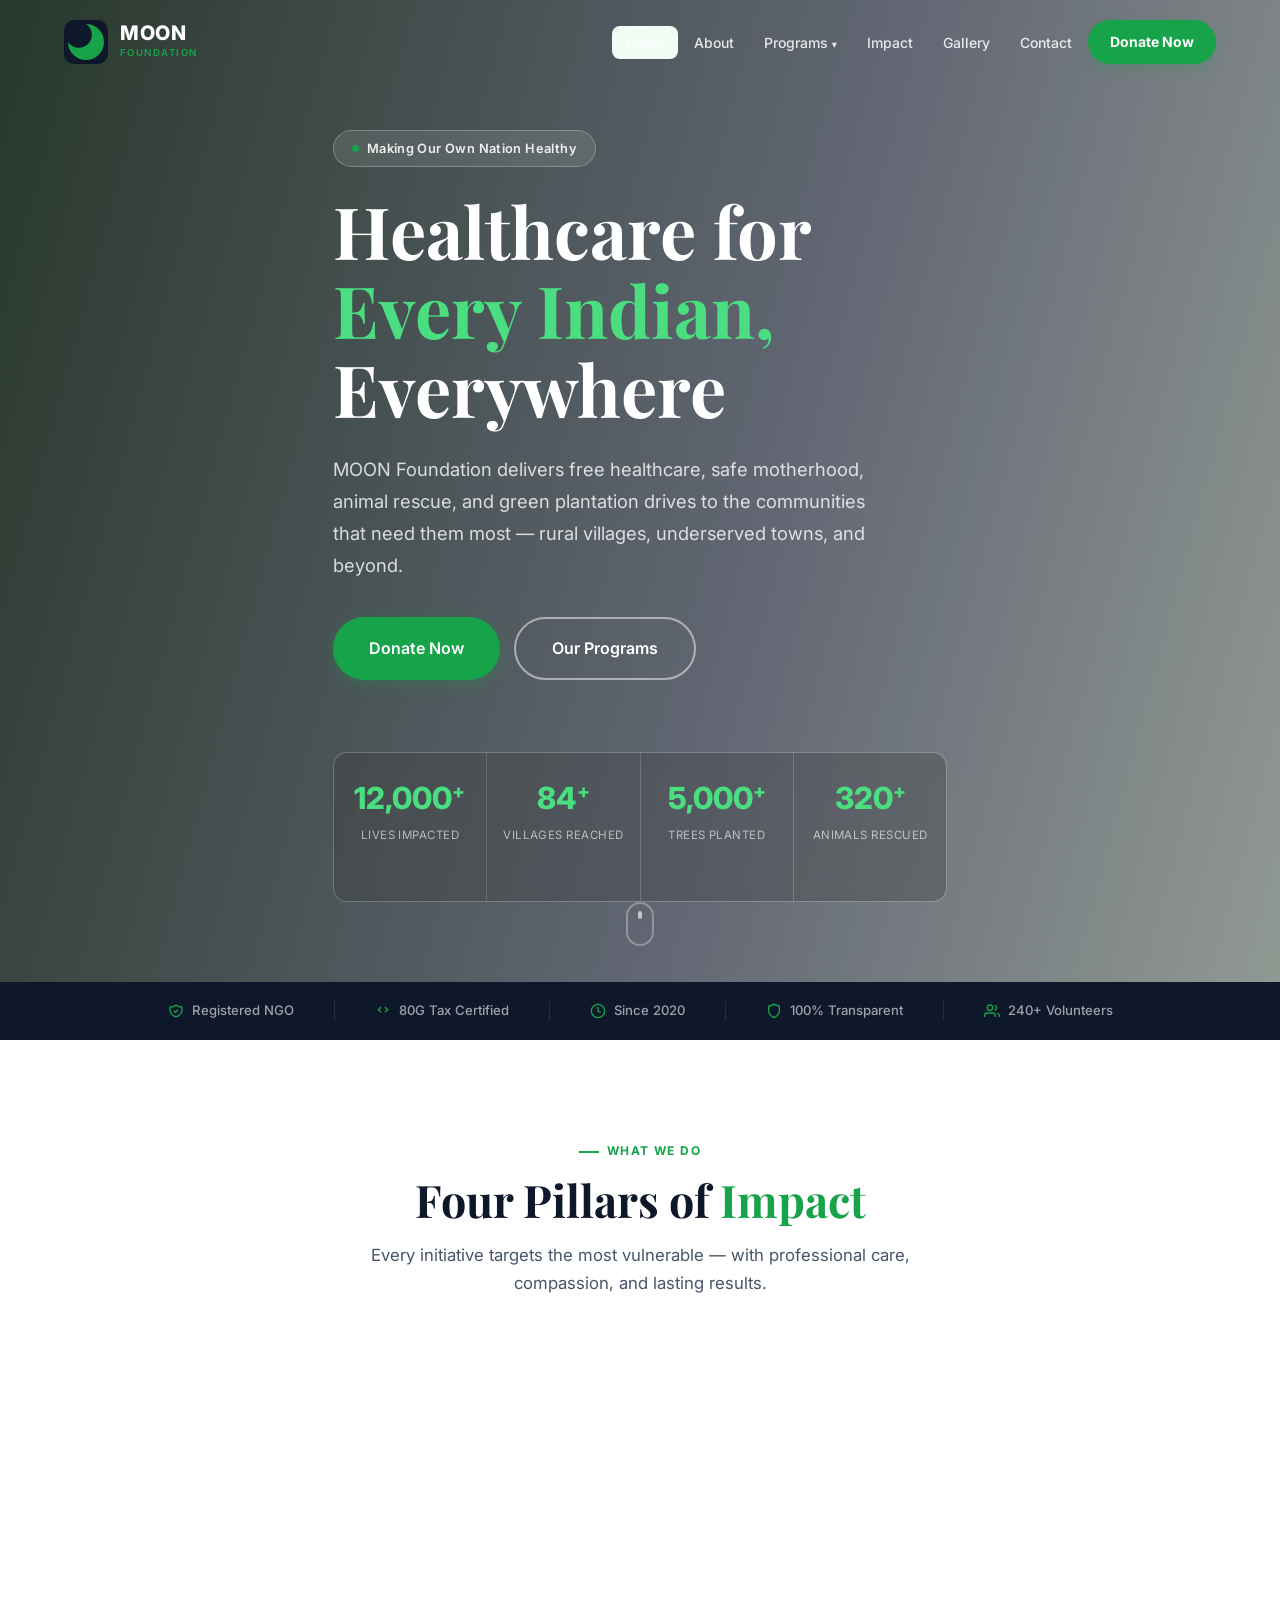
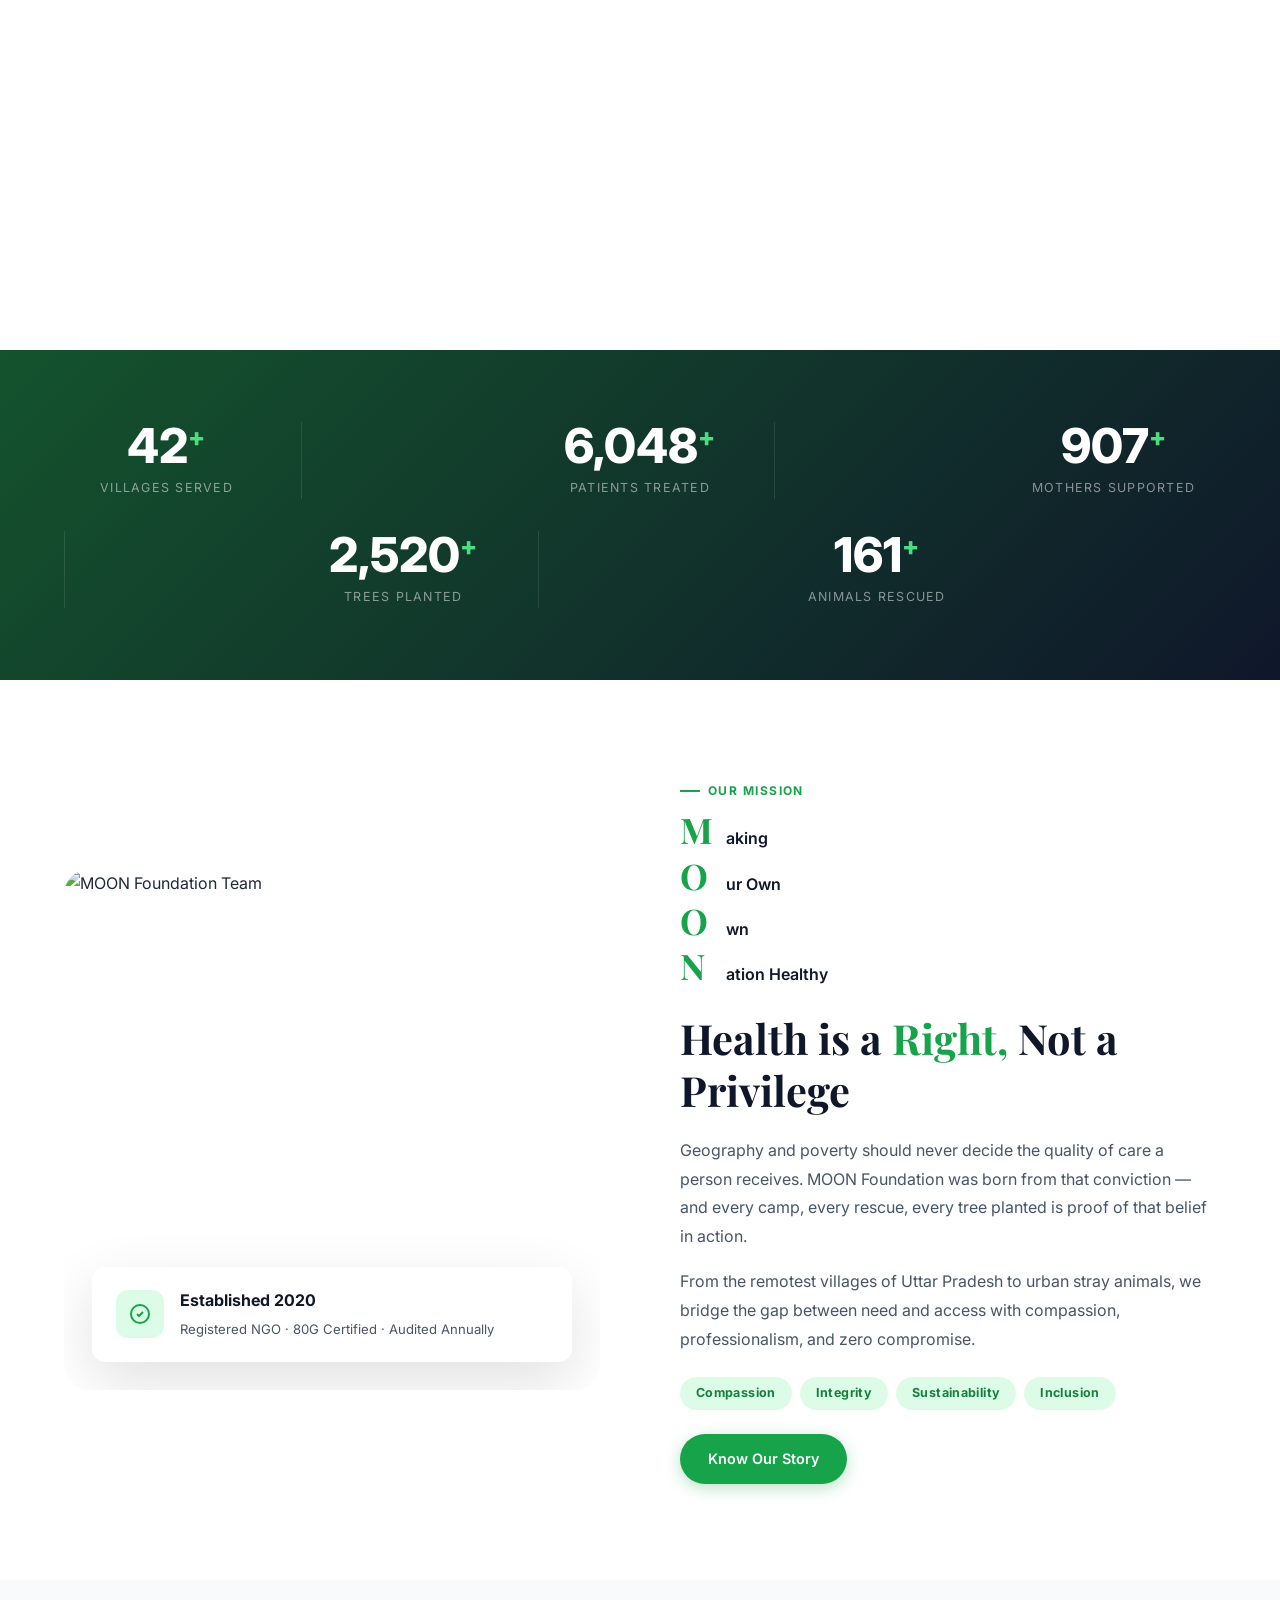
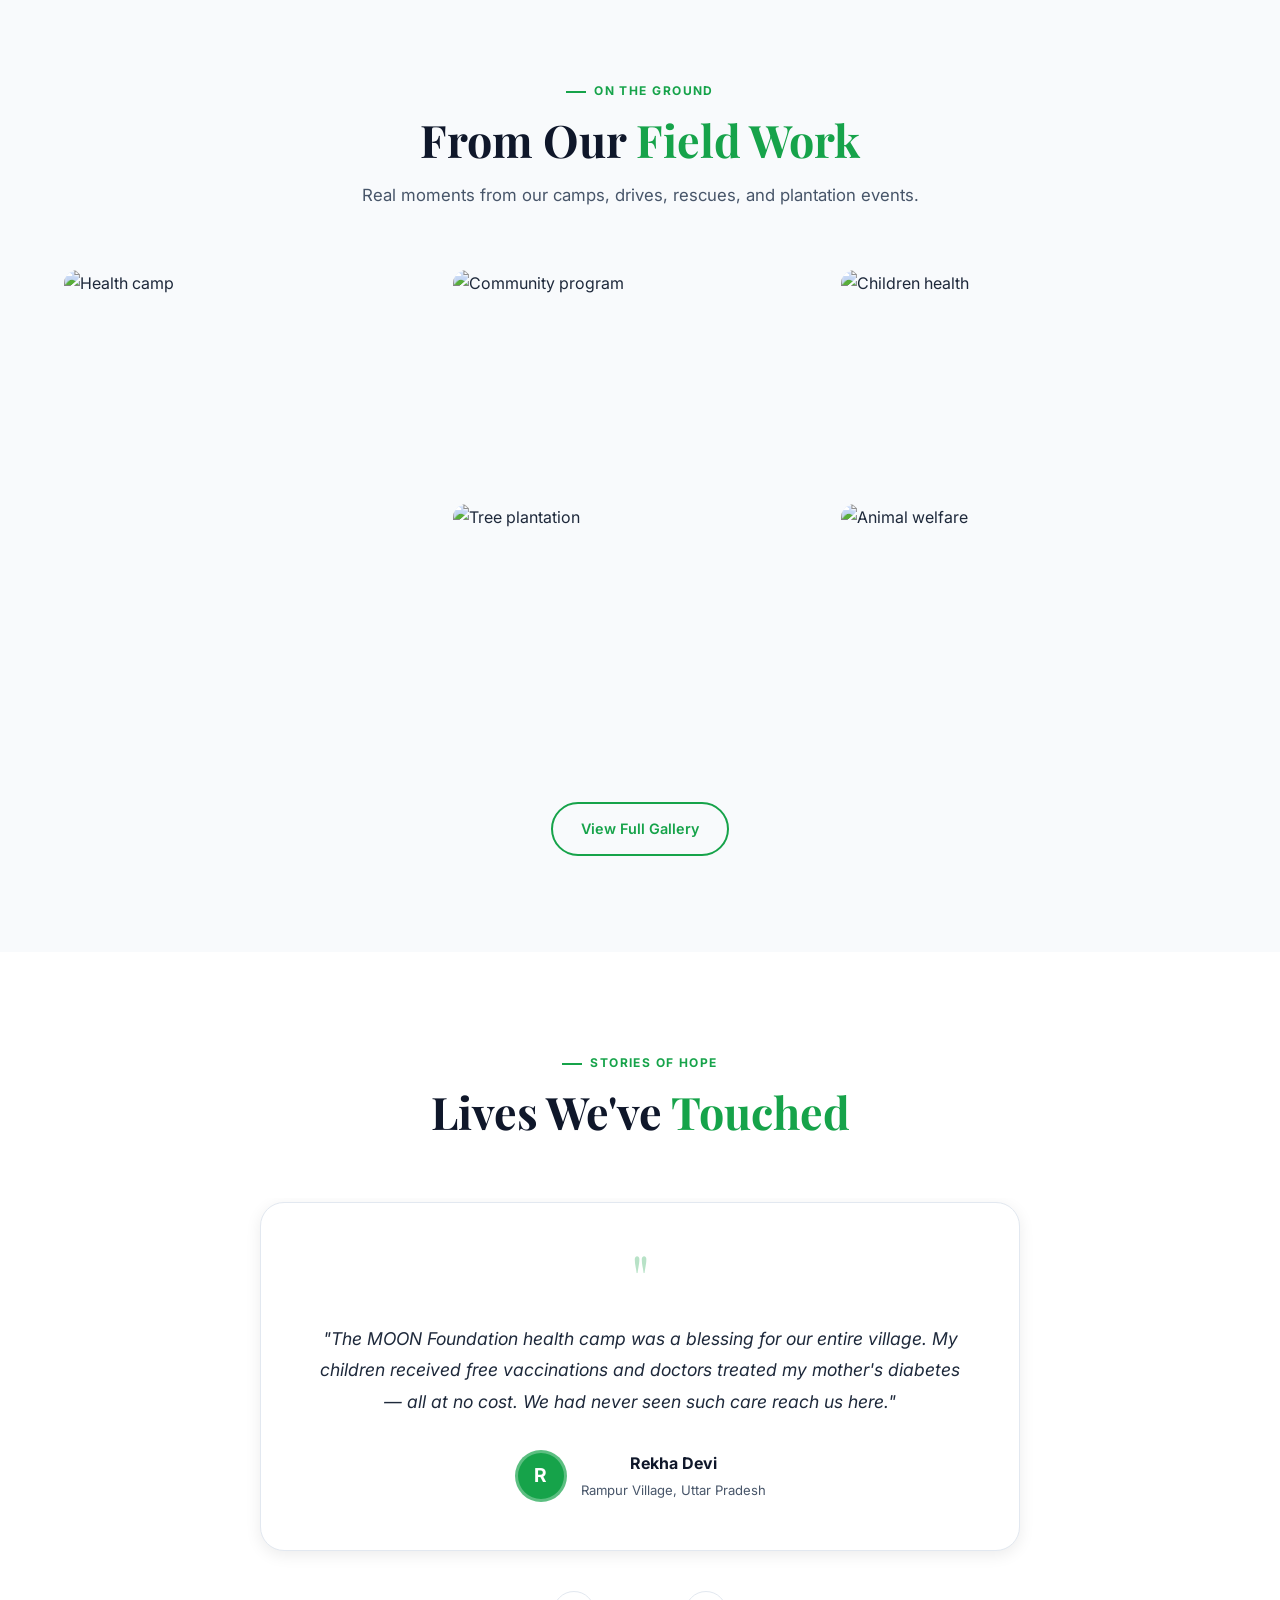
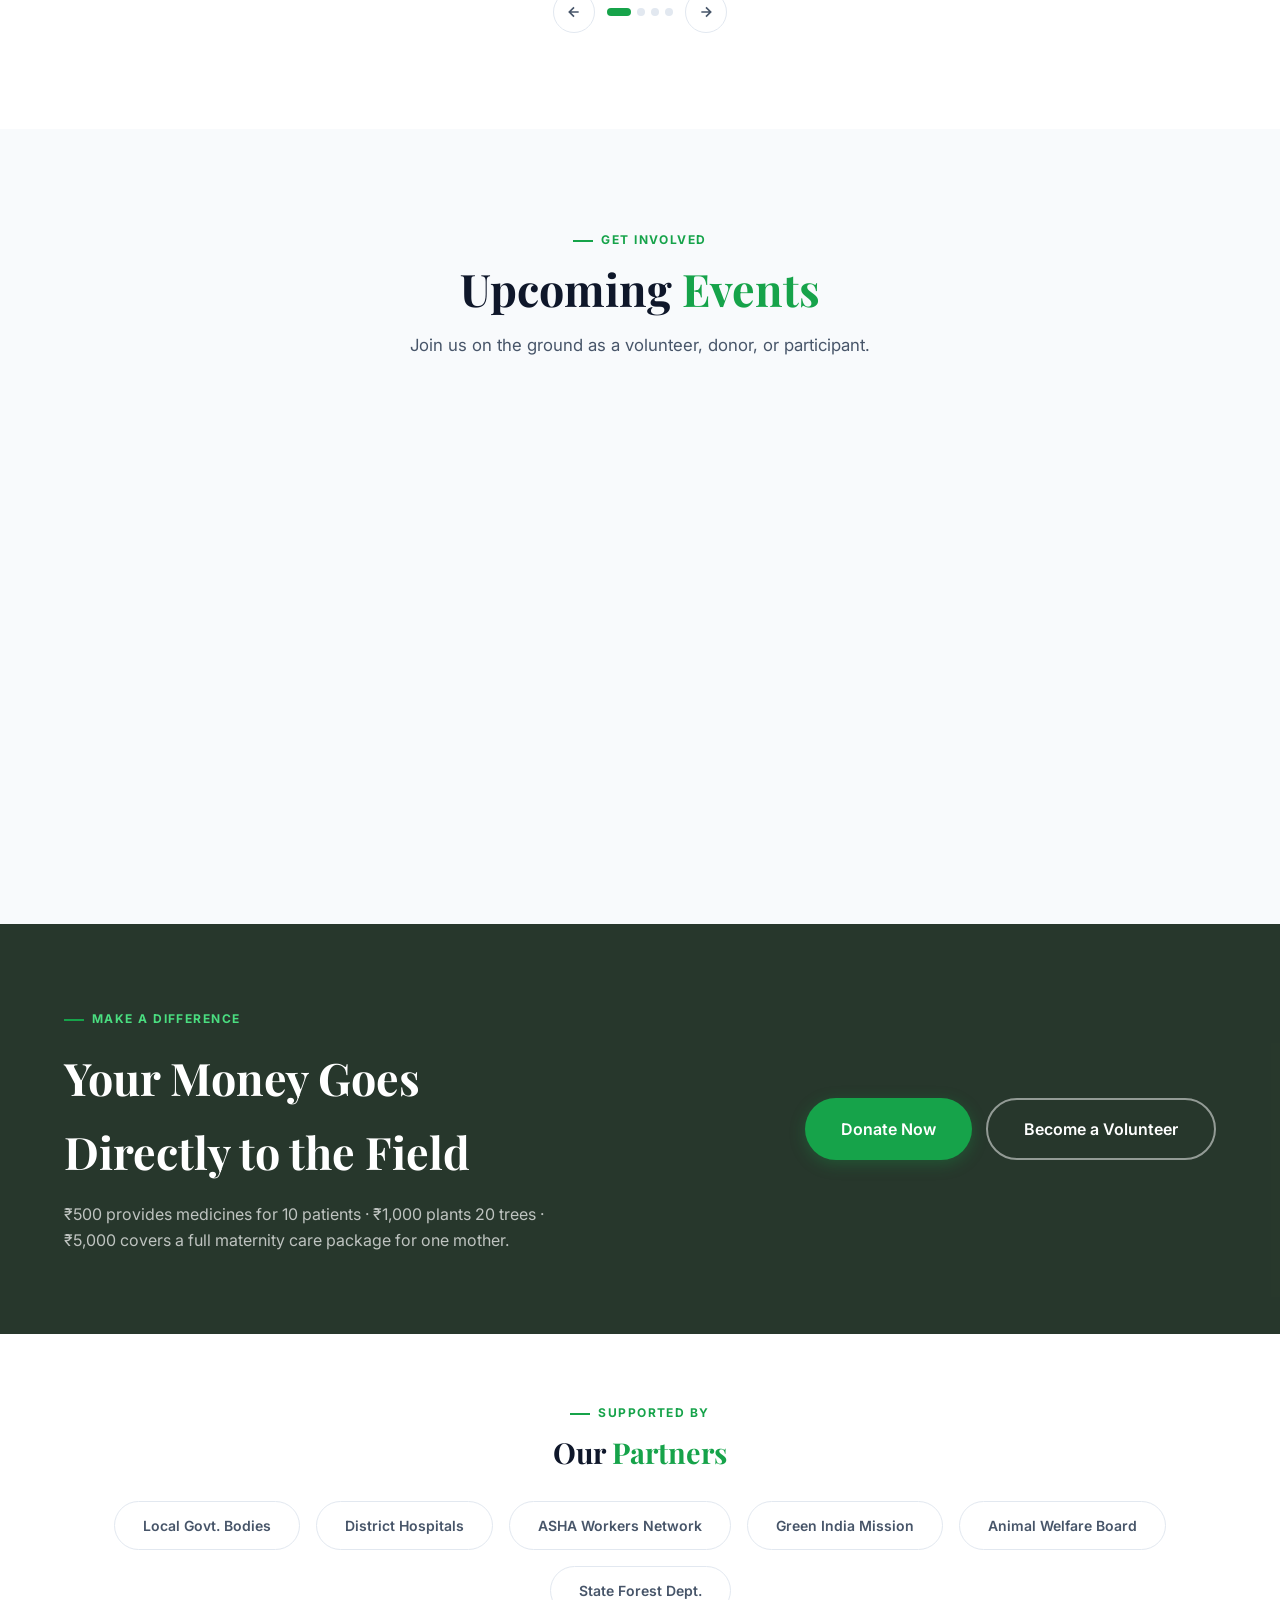
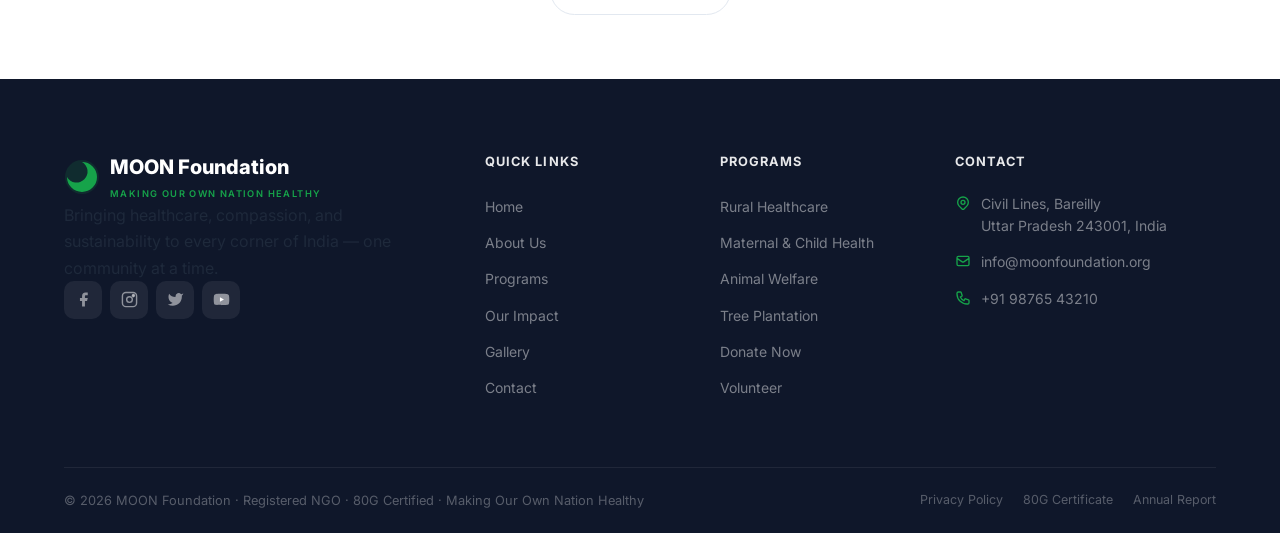
==== commit 983b82f6: "Complete redesign v2: professional layout, real images, Razorpay payment - Full design system rebuil" ====
--- a/index.html
+++ b/index.html
@@ -1,439 +1,532 @@
 <!DOCTYPE html>
 <html lang="en">
 <head>
-  <meta charset="UTF-8" />
-  <meta name="viewport" content="width=device-width, initial-scale=1.0" />
+  <meta charset="UTF-8"/>
+  <meta name="viewport" content="width=device-width,initial-scale=1.0"/>
   <title>MOON Foundation – Making Our Own Nation Healthy</title>
-  <meta name="description" content="MOON Foundation – Making Our Own Nation Healthy. Dedicated to healthcare drives in rural areas, maternal & child health, animal welfare, and tree plantation." />
-  <link rel="stylesheet" href="css/style.css" />
-  <link rel="stylesheet" href="css/animations.css" />
-  <link rel="preconnect" href="https://fonts.googleapis.com" />
-  <link href="https://fonts.googleapis.com/css2?family=Poppins:wght@300;400;500;600;700;800&family=Playfair+Display:wght@700;800&display=swap" rel="stylesheet" />
-  <link rel="icon" href="assets/favicon.svg" type="image/svg+xml" />
+  <meta name="description" content="MOON Foundation drives free healthcare, maternal care, animal welfare, and tree plantation to rural and underserved communities across India."/>
+  <link rel="icon" href="assets/favicon.svg" type="image/svg+xml"/>
+  <link rel="preconnect" href="https://fonts.googleapis.com"/>
+  <link href="https://fonts.googleapis.com/css2?family=Inter:wght@400;500;600;700;800&family=Playfair+Display:wght@700;800&display=swap" rel="stylesheet"/>
+  <link rel="stylesheet" href="css/style.css"/>
+  <link rel="stylesheet" href="css/animations.css"/>
 </head>
 <body>
 
-  <!-- PRELOADER -->
-  <div id="preloader">
-    <div class="preloader-inner">
-      <div class="moon-logo-anim">
-        <svg viewBox="0 0 80 80" fill="none" xmlns="http://www.w3.org/2000/svg">
-          <circle cx="40" cy="40" r="36" stroke="#2ecc71" stroke-width="3" opacity="0.3"/>
-          <path d="M40 8 A32 32 0 1 1 8 40 A24 24 0 1 0 40 8 Z" fill="#2ecc71"/>
+<!-- PRELOADER -->
+<div id="preloader">
+  <div class="pl-logo">
+    <svg viewBox="0 0 64 64" fill="none">
+      <circle cx="32" cy="32" r="28" stroke="#16a34a" stroke-width="3" opacity=".3"/>
+      <path d="M32 6 A26 26 0 1 1 6 32 A20 20 0 1 0 32 6Z" fill="#16a34a"/>
+    </svg>
+    <p>MOON Foundation</p>
+  </div>
+</div>
+
+<!-- NAVBAR -->
+<nav id="nav">
+  <div class="container">
+    <div class="nav-inner">
+      <a href="index.html" class="nav-logo">
+        <svg viewBox="0 0 44 44" fill="none" style="width:44px;height:44px;border-radius:10px;background:#0f172a">
+          <path d="M22 4 A18 18 0 1 1 4 22 A13 13 0 1 0 22 4Z" fill="#16a34a"/>
         </svg>
-      </div>
-      <p>MOON Foundation</p>
-    </div>
-  </div>
-
-  <!-- NAVBAR -->
-  <nav id="navbar">
-    <div class="nav-container">
-      <a href="index.html" class="nav-brand">
-        <div class="brand-logo">
-          <svg viewBox="0 0 48 48" fill="none" xmlns="http://www.w3.org/2000/svg">
-            <circle cx="24" cy="24" r="22" stroke="#2ecc71" stroke-width="2" opacity="0.4"/>
-            <path d="M24 4 A20 20 0 1 1 4 24 A15 15 0 1 0 24 4 Z" fill="#2ecc71"/>
-          </svg>
-        </div>
-        <div class="brand-text">
-          <span class="brand-name">MOON</span>
-          <span class="brand-tagline">Foundation</span>
+        <div class="nav-logo-text">
+          <span class="name">MOON</span>
+          <span class="tag">Foundation</span>
         </div>
       </a>
       <ul class="nav-links" id="navLinks">
-        <li><a href="index.html" class="active">Home</a></li>
+        <li><a href="index.html">Home</a></li>
         <li><a href="about.html">About</a></li>
-        <li class="dropdown">
-          <a href="programs.html">Programs <span class="arrow">▾</span></a>
-          <ul class="dropdown-menu">
-            <li><a href="programs.html#healthcare">Rural Healthcare</a></li>
-            <li><a href="programs.html#maternal">Maternal & Child</a></li>
-            <li><a href="programs.html#animal">Animal Welfare</a></li>
-            <li><a href="programs.html#trees">Tree Plantation</a></li>
+        <li class="nav-drop">
+          <a href="programs.html">Programs</a>
+          <ul class="drop-menu">
+            <li><a href="programs.html#healthcare"><svg fill="none" viewBox="0 0 16 16" stroke="currentColor" stroke-width="2"><rect x="6" y="1" width="4" height="14" rx="2"/><rect x="1" y="6" width="14" height="4" rx="2"/></svg>Rural Healthcare</a></li>
+            <li><a href="programs.html#maternal"><svg fill="none" viewBox="0 0 16 16" stroke="currentColor" stroke-width="2"><circle cx="8" cy="6" r="4"/><path d="M4 14 Q8 16 12 14"/></svg>Maternal & Child</a></li>
+            <li><a href="programs.html#animal"><svg fill="none" viewBox="0 0 16 16" stroke="currentColor" stroke-width="2"><path d="M4 10 Q2 7 5 6 Q6 3 8 5 Q10 3 11 6 Q14 7 12 10 L10 13 Q8 15 6 13Z"/></svg>Animal Welfare</a></li>
+            <li><a href="programs.html#trees"><svg fill="none" viewBox="0 0 16 16" stroke="currentColor" stroke-width="2"><path d="M8 2L13 8H9.5L12 13H8.5V15H7.5V13H4L6.5 8H3Z"/></svg>Tree Plantation</a></li>
           </ul>
         </li>
         <li><a href="impact.html">Impact</a></li>
         <li><a href="gallery.html">Gallery</a></li>
         <li><a href="contact.html">Contact</a></li>
-        <li><a href="donate.html" class="btn-donate">Donate Now</a></li>
+        <li><a href="donate.html" class="btn btn-primary nav-donate">Donate Now</a></li>
       </ul>
-      <button class="hamburger" id="hamburger" aria-label="Menu">
-        <span></span><span></span><span></span>
-      </button>
-    </div>
-  </nav>
-
-  <!-- HERO -->
-  <section class="hero" id="home">
-    <div class="hero-particles" id="particles"></div>
+      <button class="hamburger" id="hbg" aria-label="Menu"><span></span><span></span><span></span></button>
+    </div>
+  </div>
+</nav>
+
+<!-- HERO -->
+<section class="hero">
+  <div class="hero-bg"></div>
+  <div class="hero-overlay"></div>
+  <div class="container">
     <div class="hero-content">
       <div class="hero-badge">
-        <span class="badge-dot"></span>
+        <span></span>
         Making Our Own Nation Healthy
       </div>
-      <h1 class="hero-title">
-        Together We Build<br/>
-        <span class="gradient-text">Healthier Communities</span>
-      </h1>
-      <p class="hero-desc">
-        MOON Foundation drives healthcare to rural and underserved areas — championing maternal & child health, animal welfare, and green futures through tree plantation.
-      </p>
+      <h1>Healthcare for<br/><em>Every Indian,</em><br/>Everywhere</h1>
+      <p>MOON Foundation delivers free healthcare, safe motherhood, animal rescue, and green plantation drives to the communities that need them most — rural villages, underserved towns, and beyond.</p>
       <div class="hero-cta">
-        <a href="donate.html" class="btn-primary">Donate & Save Lives</a>
-        <a href="about.html" class="btn-outline">Our Mission</a>
+        <a href="donate.html" class="btn btn-primary btn-lg">Donate Now</a>
+        <a href="programs.html" class="btn btn-outline-w btn-lg">Our Programs</a>
       </div>
       <div class="hero-stats">
-        <div class="stat"><span class="stat-num" data-target="12000">0</span><span>+</span><p>Lives Impacted</p></div>
-        <div class="stat"><span class="stat-num" data-target="84">0</span><span>+</span><p>Villages Reached</p></div>
-        <div class="stat"><span class="stat-num" data-target="5000">0</span><span>+</span><p>Trees Planted</p></div>
-        <div class="stat"><span class="stat-num" data-target="320">0</span><span>+</span><p>Animals Rescued</p></div>
-      </div>
-    </div>
-    <div class="hero-visual">
-      <div class="hero-card-stack">
-        <div class="hcard hcard-1">
-          <div class="hcard-icon">🏥</div>
-          <p>Rural Health Camps</p>
-        </div>
-        <div class="hcard hcard-2">
-          <div class="hcard-icon">👶</div>
-          <p>Maternal Care</p>
-        </div>
-        <div class="hcard hcard-3">
-          <div class="hcard-icon">🌳</div>
-          <p>Green Earth Drive</p>
-        </div>
-      </div>
-    </div>
-    <div class="hero-scroll">
-      <span>Scroll</span>
-      <div class="scroll-line"></div>
-    </div>
-  </section>
-
-  <!-- WHAT WE DO -->
-  <section class="pillars section-pad">
-    <div class="container">
-      <div class="section-header">
-        <span class="section-label">What We Do</span>
-        <h2>Four Pillars of <span class="gradient-text">Change</span></h2>
-        <p>Every initiative we run targets the most vulnerable — with compassion, action, and lasting impact.</p>
-      </div>
-      <div class="pillars-grid">
-        <a href="programs.html#healthcare" class="pillar-card">
-          <div class="pillar-icon-wrap" style="--c:#2ecc71">
-            <svg viewBox="0 0 48 48" fill="none"><rect x="20" y="6" width="8" height="36" rx="4" fill="currentColor"/><rect x="6" y="20" width="36" height="8" rx="4" fill="currentColor"/></svg>
-          </div>
+        <div class="hero-stat">
+          <span class="hero-stat-num"><span data-target="12000">0</span><sup>+</sup></span>
+          <p>Lives Impacted</p>
+        </div>
+        <div class="hero-stat">
+          <span class="hero-stat-num"><span data-target="84">0</span><sup>+</sup></span>
+          <p>Villages Reached</p>
+        </div>
+        <div class="hero-stat">
+          <span class="hero-stat-num"><span data-target="5000">0</span><sup>+</sup></span>
+          <p>Trees Planted</p>
+        </div>
+        <div class="hero-stat">
+          <span class="hero-stat-num"><span data-target="320">0</span><sup>+</sup></span>
+          <p>Animals Rescued</p>
+        </div>
+      </div>
+    </div>
+  </div>
+  <div class="hero-scroll"><div class="scroll-dot"></div></div>
+</section>
+
+<!-- TRUST BAR -->
+<div class="trust-bar">
+  <div class="container">
+    <div class="trust-bar-inner">
+      <div class="trust-item">
+        <svg width="16" height="16" fill="none" viewBox="0 0 24 24" stroke="currentColor" stroke-width="2"><path d="M9 12l2 2 4-4m5.618-4.016A11.955 11.955 0 0112 2.944a11.955 11.955 0 01-8.618 3.04A12.02 12.02 0 003 9c0 5.591 3.824 10.29 9 11.622 5.176-1.332 9-6.03 9-11.622 0-1.042-.133-2.052-.382-3.016z"/></svg>
+        Registered NGO
+      </div>
+      <div class="trust-sep"></div>
+      <div class="trust-item">
+        <svg width="16" height="16" fill="none" viewBox="0 0 24 24" stroke="currentColor" stroke-width="2"><path d="M9 14l-4-4 4-4m6 8l4-4-4-4"/></svg>
+        80G Tax Certified
+      </div>
+      <div class="trust-sep"></div>
+      <div class="trust-item">
+        <svg width="16" height="16" fill="none" viewBox="0 0 24 24" stroke="currentColor" stroke-width="2"><circle cx="12" cy="12" r="10"/><path d="M12 6v6l4 2"/></svg>
+        Since 2020
+      </div>
+      <div class="trust-sep"></div>
+      <div class="trust-item">
+        <svg width="16" height="16" fill="none" viewBox="0 0 24 24" stroke="currentColor" stroke-width="2"><path d="M12 22s8-4 8-10V5l-8-3-8 3v7c0 6 8 10 8 10z"/></svg>
+        100% Transparent
+      </div>
+      <div class="trust-sep"></div>
+      <div class="trust-item">
+        <svg width="16" height="16" fill="none" viewBox="0 0 24 24" stroke="currentColor" stroke-width="2"><path d="M17 21v-2a4 4 0 00-4-4H5a4 4 0 00-4 4v2M9 11a4 4 0 100-8 4 4 0 000 8zM23 21v-2a4 4 0 00-3-3.87M16 3.13a4 4 0 010 7.75"/></svg>
+        240+ Volunteers
+      </div>
+    </div>
+  </div>
+</div>
+
+<!-- PROGRAMS -->
+<section class="section">
+  <div class="container">
+    <div class="section-head sr">
+      <span class="eyebrow">What We Do</span>
+      <h2 class="section-title">Four Pillars of <span class="highlight">Impact</span></h2>
+      <p class="section-sub">Every initiative targets the most vulnerable — with professional care, compassion, and lasting results.</p>
+    </div>
+    <div class="programs-grid">
+      <a href="programs.html#healthcare" class="prog-card">
+        <div class="prog-card-img">
+          <img src="https://images.unsplash.com/photo-1584515933487-779824d29309?auto=format&fit=crop&w=700&q=80" alt="Rural Healthcare Camp" loading="lazy"/>
+          <span class="prog-card-badge">Healthcare</span>
+        </div>
+        <div class="prog-card-body">
+          <div class="prog-card-icon" style="background:#dcfce7"><svg fill="none" viewBox="0 0 24 24" stroke="#16a34a" stroke-width="2" style="width:22px;height:22px"><rect x="8" y="2" width="8" height="20" rx="3"/><rect x="2" y="8" width="20" height="8" rx="3"/></svg></div>
           <h3>Rural Healthcare</h3>
-          <p>Free health camps, medicines, diagnostics, and doctor consultations in remote villages across India.</p>
-          <span class="pillar-link">Learn More →</span>
-        </a>
-        <a href="programs.html#maternal" class="pillar-card">
-          <div class="pillar-icon-wrap" style="--c:#e74c8b">
-            <svg viewBox="0 0 48 48" fill="none"><ellipse cx="24" cy="32" rx="14" ry="10" fill="currentColor" opacity="0.3"/><circle cx="24" cy="16" r="10" fill="currentColor"/><path d="M16 38 Q24 44 32 38" stroke="currentColor" stroke-width="2" fill="none"/></svg>
-          </div>
+          <p>Free doctor consultations, diagnostics, medicines, and specialist camps for remote villages across India.</p>
+          <span class="prog-card-link">Learn more <svg width="14" height="14" fill="none" viewBox="0 0 24 24" stroke="currentColor" stroke-width="2.5"><path d="M5 12h14M12 5l7 7-7 7"/></svg></span>
+        </div>
+      </a>
+      <a href="programs.html#maternal" class="prog-card">
+        <div class="prog-card-img">
+          <img src="https://images.unsplash.com/photo-1555252333-9f8e92e65df9?auto=format&fit=crop&w=700&q=80" alt="Maternal and Child Health" loading="lazy"/>
+          <span class="prog-card-badge" style="background:rgba(219,39,119,.55)">Maternal</span>
+        </div>
+        <div class="prog-card-body">
+          <div class="prog-card-icon" style="background:#fce7f3"><svg fill="none" viewBox="0 0 24 24" stroke="#db2777" stroke-width="2" style="width:22px;height:22px"><circle cx="12" cy="8" r="5"/><path d="M7 19q5 3 10 0"/></svg></div>
           <h3>Maternal & Child Health</h3>
-          <p>Prenatal care, safe deliveries, child nutrition, immunisation drives, and newborn support programs.</p>
-          <span class="pillar-link">Learn More →</span>
-        </a>
-        <a href="programs.html#animal" class="pillar-card">
-          <div class="pillar-icon-wrap" style="--c:#f39c12">
-            <svg viewBox="0 0 48 48" fill="none"><path d="M10 30 Q6 22 14 18 Q18 10 24 14 Q30 10 34 18 Q42 22 38 30 L30 40 Q24 44 18 40 Z" fill="currentColor"/><circle cx="19" cy="24" r="2" fill="white"/><circle cx="29" cy="24" r="2" fill="white"/></svg>
-          </div>
+          <p>Safe deliveries, prenatal care, child immunisation drives, and newborn support for vulnerable mothers.</p>
+          <span class="prog-card-link" style="color:#db2777">Learn more <svg width="14" height="14" fill="none" viewBox="0 0 24 24" stroke="currentColor" stroke-width="2.5"><path d="M5 12h14M12 5l7 7-7 7"/></svg></span>
+        </div>
+      </a>
+      <a href="programs.html#animal" class="prog-card">
+        <div class="prog-card-img">
+          <img src="https://images.unsplash.com/photo-1601758003122-53c40e686a19?auto=format&fit=crop&w=700&q=80" alt="Animal Welfare" loading="lazy"/>
+          <span class="prog-card-badge" style="background:rgba(217,119,6,.6)">Animals</span>
+        </div>
+        <div class="prog-card-body">
+          <div class="prog-card-icon" style="background:#fef3c7"><svg fill="none" viewBox="0 0 24 24" stroke="#d97706" stroke-width="2" style="width:22px;height:22px"><path d="M10 12a4 4 0 01-4-4M14 12a4 4 0 004-4M6 19c2-3 10-3 12 0"/></svg></div>
           <h3>Animal Welfare</h3>
-          <p>Rescue, treatment, vaccination, and rehabilitation of stray and injured animals in urban and rural India.</p>
-          <span class="pillar-link">Learn More →</span>
-        </a>
-        <a href="programs.html#trees" class="pillar-card">
-          <div class="pillar-icon-wrap" style="--c:#27ae60">
-            <svg viewBox="0 0 48 48" fill="none"><path d="M24 6 L36 22 H28 L38 38 H26 V44 H22 V38 H10 L20 22 H12 Z" fill="currentColor"/></svg>
-          </div>
+          <p>Rescue, treatment, vaccination, sterilisation, and adoption programs for stray and injured animals.</p>
+          <span class="prog-card-link" style="color:#d97706">Learn more <svg width="14" height="14" fill="none" viewBox="0 0 24 24" stroke="currentColor" stroke-width="2.5"><path d="M5 12h14M12 5l7 7-7 7"/></svg></span>
+        </div>
+      </a>
+      <a href="programs.html#trees" class="prog-card">
+        <div class="prog-card-img">
+          <img src="https://images.unsplash.com/photo-1466611653911-95081537e5b7?auto=format&fit=crop&w=700&q=80" alt="Tree Plantation Drive" loading="lazy"/>
+          <span class="prog-card-badge" style="background:rgba(20,83,45,.7)">Green Earth</span>
+        </div>
+        <div class="prog-card-body">
+          <div class="prog-card-icon" style="background:#dcfce7"><svg fill="none" viewBox="0 0 24 24" stroke="#16a34a" stroke-width="2" style="width:22px;height:22px"><path d="M12 3L19 10H14.5L18 18H13V21H11V18H6L9.5 10H5Z"/></svg></div>
           <h3>Tree Plantation</h3>
-          <p>Mass plantation drives, school green programs, and community forest restoration for a sustainable India.</p>
-          <span class="pillar-link">Learn More →</span>
-        </a>
-      </div>
-    </div>
-  </section>
-
-  <!-- IMPACT NUMBERS -->
-  <section class="impact-strip">
-    <div class="container">
-      <div class="impact-strip-inner">
-        <div class="impact-item">
-          <span class="impact-num" data-target="84">0</span><span class="impact-unit">+</span>
-          <p>Villages Served</p>
-        </div>
-        <div class="impact-div"></div>
-        <div class="impact-item">
-          <span class="impact-num" data-target="12000">0</span><span class="impact-unit">+</span>
-          <p>Patients Treated</p>
-        </div>
-        <div class="impact-div"></div>
-        <div class="impact-item">
-          <span class="impact-num" data-target="1800">0</span><span class="impact-unit">+</span>
-          <p>Mothers Supported</p>
-        </div>
-        <div class="impact-div"></div>
-        <div class="impact-item">
-          <span class="impact-num" data-target="5000">0</span><span class="impact-unit">+</span>
-          <p>Trees Planted</p>
-        </div>
-        <div class="impact-div"></div>
-        <div class="impact-item">
-          <span class="impact-num" data-target="320">0</span><span class="impact-unit">+</span>
-          <p>Animals Rescued</p>
-        </div>
-      </div>
-    </div>
-  </section>
-
-  <!-- MISSION STATEMENT -->
-  <section class="mission-section section-pad">
-    <div class="container">
-      <div class="mission-inner">
-        <div class="mission-visual">
-          <div class="mission-moon">
-            <svg viewBox="0 0 200 200" fill="none" xmlns="http://www.w3.org/2000/svg">
-              <circle cx="100" cy="100" r="90" stroke="#2ecc71" stroke-width="1" opacity="0.2"/>
-              <circle cx="100" cy="100" r="70" stroke="#2ecc71" stroke-width="1" opacity="0.15"/>
-              <path d="M100 20 A80 80 0 1 1 20 100 A60 60 0 1 0 100 20 Z" fill="#2ecc71" opacity="0.15"/>
-              <path d="M100 30 A70 70 0 1 1 30 100 A52 52 0 1 0 100 30 Z" fill="#2ecc71" opacity="0.2"/>
-            </svg>
-            <div class="mission-acronym">
-              <div class="acr-row"><span class="acr-letter">M</span><span class="acr-word">aking</span></div>
-              <div class="acr-row"><span class="acr-letter">O</span><span class="acr-word">ur Own</span></div>
-              <div class="acr-row"><span class="acr-letter">O</span><span class="acr-word">wn</span></div>
-              <div class="acr-row"><span class="acr-letter">N</span><span class="acr-word">ation Healthy</span></div>
+          <p>Mass drives, school green programs, and community forest restoration for a sustainable future.</p>
+          <span class="prog-card-link">Learn more <svg width="14" height="14" fill="none" viewBox="0 0 24 24" stroke="currentColor" stroke-width="2.5"><path d="M5 12h14M12 5l7 7-7 7"/></svg></span>
+        </div>
+      </a>
+    </div>
+  </div>
+</section>
+
+<!-- IMPACT BAND -->
+<div class="impact-band">
+  <div class="container">
+    <div class="impact-band-grid">
+      <div class="impact-num-block sr">
+        <span class="num"><span data-target="84">0</span><sup>+</sup></span>
+        <span class="label">Villages Served</span>
+      </div>
+      <div class="impact-sep"></div>
+      <div class="impact-num-block sr d1">
+        <span class="num"><span data-target="12000">0</span><sup>+</sup></span>
+        <span class="label">Patients Treated</span>
+      </div>
+      <div class="impact-sep"></div>
+      <div class="impact-num-block sr d2">
+        <span class="num"><span data-target="1800">0</span><sup>+</sup></span>
+        <span class="label">Mothers Supported</span>
+      </div>
+      <div class="impact-sep"></div>
+      <div class="impact-num-block sr d3">
+        <span class="num"><span data-target="5000">0</span><sup>+</sup></span>
+        <span class="label">Trees Planted</span>
+      </div>
+      <div class="impact-sep"></div>
+      <div class="impact-num-block sr d4">
+        <span class="num"><span data-target="320">0</span><sup>+</sup></span>
+        <span class="label">Animals Rescued</span>
+      </div>
+    </div>
+  </div>
+</div>
+
+<!-- MISSION -->
+<section class="section">
+  <div class="container">
+    <div class="mission-split">
+      <div class="mission-img sr-l">
+        <img src="https://images.unsplash.com/photo-1532938911079-1b06ac7ceec7?auto=format&fit=crop&w=800&q=80" alt="MOON Foundation Team" loading="lazy"/>
+        <div class="mission-img-badge">
+          <div class="mission-img-badge-icon">
+            <svg fill="none" viewBox="0 0 24 24" stroke="currentColor" stroke-width="2" style="width:24px;height:24px"><path d="M9 12l2 2 4-4m6 2a9 9 0 11-18 0 9 9 0 0118 0z"/></svg>
+          </div>
+          <div>
+            <strong>Established 2020</strong>
+            <span>Registered NGO · 80G Certified · Audited Annually</span>
+          </div>
+        </div>
+      </div>
+      <div class="mission-text sr-r">
+        <span class="eyebrow">Our Mission</span>
+        <div class="mission-acronym">
+          <div class="acr-line"><span class="acr-l">M</span><span class="acr-w">aking</span></div>
+          <div class="acr-line"><span class="acr-l">O</span><span class="acr-w">ur Own</span></div>
+          <div class="acr-line"><span class="acr-l">O</span><span class="acr-w">wn</span></div>
+          <div class="acr-line"><span class="acr-l">N</span><span class="acr-w">ation Healthy</span></div>
+        </div>
+        <h2 class="section-title" style="margin-top:12px">Health is a <span class="highlight">Right,</span> Not a Privilege</h2>
+        <p>Geography and poverty should never decide the quality of care a person receives. MOON Foundation was born from that conviction — and every camp, every rescue, every tree planted is proof of that belief in action.</p>
+        <p>From the remotest villages of Uttar Pradesh to urban stray animals, we bridge the gap between need and access with compassion, professionalism, and zero compromise.</p>
+        <div class="mission-tags">
+          <span class="mission-tag">Compassion</span>
+          <span class="mission-tag">Integrity</span>
+          <span class="mission-tag">Sustainability</span>
+          <span class="mission-tag">Inclusion</span>
+        </div>
+        <a href="about.html" class="btn btn-primary">Know Our Story</a>
+      </div>
+    </div>
+  </div>
+</section>
+
+<!-- GALLERY PREVIEW -->
+<section class="section bg-pale">
+  <div class="container">
+    <div class="section-head sr">
+      <span class="eyebrow">On the Ground</span>
+      <h2 class="section-title">From Our <span class="highlight">Field Work</span></h2>
+      <p class="section-sub">Real moments from our camps, drives, rescues, and plantation events.</p>
+    </div>
+    <div class="gallery-mosaic" style="height:500px">
+      <div class="gal-item gal-tall">
+        <img src="https://images.unsplash.com/photo-1530026405186-ed1f139313f1?auto=format&fit=crop&w=600&h=800&q=80" alt="Health camp" loading="lazy"/>
+        <div class="gal-over"><span>Rural Health Camp</span></div>
+      </div>
+      <div style="display:flex;flex-direction:column;gap:14px">
+        <div class="gal-item gal-h">
+          <img src="https://images.unsplash.com/photo-1542810634-71277d95dcbb?auto=format&fit=crop&w=600&h=300&q=80" alt="Community program" loading="lazy"/>
+          <div class="gal-over"><span>Community Program</span></div>
+        </div>
+        <div class="gal-item gal-h">
+          <img src="https://images.unsplash.com/photo-1441974231531-c6227db76b6e?auto=format&fit=crop&w=600&h=300&q=80" alt="Tree plantation" loading="lazy"/>
+          <div class="gal-over"><span>Tree Plantation Drive</span></div>
+        </div>
+      </div>
+      <div style="display:flex;flex-direction:column;gap:14px">
+        <div class="gal-item gal-h">
+          <img src="https://images.unsplash.com/photo-1518459031867-a89b944bffe4?auto=format&fit=crop&w=600&h=300&q=80" alt="Children health" loading="lazy"/>
+          <div class="gal-over"><span>Child Health Drive</span></div>
+        </div>
+        <div class="gal-item gal-h">
+          <img src="https://images.unsplash.com/photo-1601758125946-6ec2ef64daf8?auto=format&fit=crop&w=600&h=300&q=80" alt="Animal welfare" loading="lazy"/>
+          <div class="gal-over"><span>Animal Welfare</span></div>
+        </div>
+      </div>
+    </div>
+    <div style="text-align:center;margin-top:32px">
+      <a href="gallery.html" class="btn btn-outline">View Full Gallery</a>
+    </div>
+  </div>
+</section>
+
+<!-- TESTIMONIALS -->
+<section class="section">
+  <div class="container">
+    <div class="section-head sr">
+      <span class="eyebrow">Stories of Hope</span>
+      <h2 class="section-title">Lives We've <span class="highlight">Touched</span></h2>
+    </div>
+    <div class="testi-wrap">
+      <div class="testi-track" id="testiTrack">
+        <div class="testi-slide">
+          <div class="testi-card">
+            <div class="quote">"</div>
+            <p>"The MOON Foundation health camp was a blessing for our entire village. My children received free vaccinations and doctors treated my mother's diabetes — all at no cost. We had never seen such care reach us here."</p>
+            <div class="testi-author">
+              <div class="testi-av-fallback" style="background:#16a34a">R</div>
+              <div class="testi-info"><strong>Rekha Devi</strong><span>Rampur Village, Uttar Pradesh</span></div>
             </div>
           </div>
         </div>
-        <div class="mission-text">
-          <span class="section-label">Our Mission</span>
-          <h2>Health is a <span class="gradient-text">Right</span>, Not a Privilege</h2>
-          <p>MOON Foundation was founded on the belief that geography and economic circumstance should never determine the quality of healthcare a person receives. We bridge the gap between available resources and those who need them most.</p>
-          <p>From the remotest villages to urban slums, from stray animals to barren land — we work tirelessly to restore dignity, health, and hope.</p>
-          <div class="mission-values">
-            <div class="value-tag">Compassion</div>
-            <div class="value-tag">Integrity</div>
-            <div class="value-tag">Sustainability</div>
-            <div class="value-tag">Inclusion</div>
-          </div>
-          <a href="about.html" class="btn-primary">Know Our Story</a>
-        </div>
-      </div>
-    </div>
-  </section>
-
-  <!-- UPCOMING EVENTS -->
-  <section class="events-section section-pad bg-light">
-    <div class="container">
-      <div class="section-header">
-        <span class="section-label">Get Involved</span>
-        <h2>Upcoming <span class="gradient-text">Events</span></h2>
-        <p>Join us on the ground — as a volunteer, donor, or supporter.</p>
-      </div>
-      <div class="events-grid">
-        <div class="event-card">
-          <div class="event-date"><span class="ed-day">20</span><span class="ed-month">Jul</span></div>
-          <div class="event-info">
-            <span class="event-tag">Healthcare</span>
-            <h4>Free Health Camp – Bareilly Rural</h4>
-            <p>General checkups, blood tests, eye screening & medicine distribution for 500+ villagers.</p>
-            <a href="contact.html" class="event-link">Register as Volunteer →</a>
-          </div>
-        </div>
-        <div class="event-card">
-          <div class="event-date"><span class="ed-day">05</span><span class="ed-month">Aug</span></div>
-          <div class="event-info">
-            <span class="event-tag" style="background:#e74c8b22;color:#e74c8b">Maternal</span>
-            <h4>Maternity Awareness Drive – Shahjahanpur</h4>
-            <p>Prenatal counselling, iron supplementation & safe motherhood workshops.</p>
-            <a href="contact.html" class="event-link">Register as Volunteer →</a>
-          </div>
-        </div>
-        <div class="event-card">
-          <div class="event-date"><span class="ed-day">15</span><span class="ed-month">Aug</span></div>
-          <div class="event-info">
-            <span class="event-tag" style="background:#27ae6022;color:#27ae60">Green Drive</span>
-            <h4>Independence Day Plantation – 1000 Trees</h4>
-            <p>Community tree planting across 5 schools in Uttar Pradesh on Independence Day.</p>
-            <a href="contact.html" class="event-link">Join the Drive →</a>
-          </div>
-        </div>
-      </div>
-    </div>
-  </section>
-
-  <!-- TESTIMONIALS -->
-  <section class="testimonials section-pad">
-    <div class="container">
-      <div class="section-header">
-        <span class="section-label">Stories of Hope</span>
-        <h2>Lives We've <span class="gradient-text">Touched</span></h2>
-      </div>
-      <div class="testi-slider" id="testiSlider">
-        <div class="testi-track" id="testiTrack">
+        <div class="testi-slide">
           <div class="testi-card">
-            <div class="testi-quote">"</div>
-            <p>"The MOON Foundation health camp was a blessing for our village. My children received free vaccinations and the doctors treated my mother's diabetes for the first time."</p>
+            <div class="quote">"</div>
+            <p>"Because of MOON Foundation's maternity support, I had a safe delivery with skilled help by my side. My baby is healthy and growing strong. I will be forever grateful to this organisation."</p>
             <div class="testi-author">
-              <div class="testi-avatar" style="background:#2ecc71">R</div>
-              <div><strong>Rekha Devi</strong><span>Rampur Village, UP</span></div>
+              <div class="testi-av-fallback" style="background:#db2777">S</div>
+              <div class="testi-info"><strong>Sunita Kumari</strong><span>Shahjahanpur District, UP</span></div>
             </div>
           </div>
+        </div>
+        <div class="testi-slide">
           <div class="testi-card">
-            <div class="testi-quote">"</div>
-            <p>"I had a safe delivery because of the MOON Foundation's maternity support program. They were with us every step. My baby is healthy and I am forever grateful."</p>
+            <div class="quote">"</div>
+            <p>"They rescued my injured dog and gave him treatment I could never have afforded. The animal welfare team was professional, kind, and thorough. He is fully recovered and back home with us."</p>
             <div class="testi-author">
-              <div class="testi-avatar" style="background:#e74c8b">S</div>
-              <div><strong>Sunita Kumari</strong><span>Shahjahanpur District</span></div>
+              <div class="testi-av-fallback" style="background:#d97706">A</div>
+              <div class="testi-info"><strong>Ajay Sharma</strong><span>Bareilly City, UP</span></div>
             </div>
           </div>
+        </div>
+        <div class="testi-slide">
           <div class="testi-card">
-            <div class="testi-quote">"</div>
-            <p>"They rescued my injured dog and gave him treatment I could never afford. The animal welfare team was so kind and professional. He's fully recovered now!"</p>
+            <div class="quote">"</div>
+            <p>"Our school planted 200 trees with MOON Foundation on Independence Day. The students took ownership — they named their trees and water them every day. This program changed how they think about the environment."</p>
             <div class="testi-author">
-              <div class="testi-avatar" style="background:#f39c12">A</div>
-              <div><strong>Ajay Sharma</strong><span>Bareilly City</span></div>
+              <div class="testi-av-fallback" style="background:#15803d">P</div>
+              <div class="testi-info"><strong>Principal Prem Lal</strong><span>Government School, Pilibhit</span></div>
             </div>
           </div>
-          <div class="testi-card">
-            <div class="testi-quote">"</div>
-            <p>"Our school planted 200 trees with MOON Foundation on Independence Day. Students learned about the environment and took ownership of the plants they planted."</p>
-            <div class="testi-author">
-              <div class="testi-avatar" style="background:#27ae60">P</div>
-              <div><strong>Principal Prem Lal</strong><span>Government School, Pilibhit</span></div>
-            </div>
-          </div>
-        </div>
-        <div class="testi-controls">
-          <button class="testi-btn" id="testiPrev">‹</button>
-          <div class="testi-dots" id="testiDots"></div>
-          <button class="testi-btn" id="testiNext">›</button>
-        </div>
-      </div>
-    </div>
-  </section>
-
-  <!-- DONATE CTA -->
-  <section class="donate-cta">
-    <div class="container">
-      <div class="donate-cta-inner">
-        <div class="donate-cta-text">
-          <h2>Your Contribution Creates <span class="gradient-text">Real Change</span></h2>
-          <p>₹500 provides medicines for 10 patients. ₹1000 plants 20 trees. ₹5000 supports a full maternity care package for one mother.</p>
-        </div>
-        <div class="donate-cta-action">
-          <a href="donate.html" class="btn-primary btn-large">Donate Now</a>
-          <a href="contact.html" class="btn-outline-white">Become a Volunteer</a>
-        </div>
-      </div>
-    </div>
-  </section>
-
-  <!-- PARTNERS -->
-  <section class="partners section-pad bg-light">
-    <div class="container">
-      <div class="section-header">
-        <span class="section-label">Supported By</span>
-        <h2>Our <span class="gradient-text">Partners</span></h2>
-      </div>
-      <div class="partners-logos">
-        <div class="partner-logo">Local Govt. Bodies</div>
-        <div class="partner-logo">District Hospitals</div>
-        <div class="partner-logo">ASHA Workers Network</div>
-        <div class="partner-logo">Green India Mission</div>
-        <div class="partner-logo">Animal Welfare Board</div>
-      </div>
-    </div>
-  </section>
-
-  <!-- FOOTER -->
-  <footer class="footer">
-    <div class="container">
-      <div class="footer-grid">
-        <div class="footer-brand">
-          <div class="nav-brand" style="margin-bottom:1rem">
-            <div class="brand-logo">
-              <svg viewBox="0 0 48 48" fill="none"><circle cx="24" cy="24" r="22" stroke="#2ecc71" stroke-width="2" opacity="0.4"/><path d="M24 4 A20 20 0 1 1 4 24 A15 15 0 1 0 24 4 Z" fill="#2ecc71"/></svg>
-            </div>
-            <div class="brand-text">
-              <span class="brand-name">MOON</span>
-              <span class="brand-tagline">Foundation</span>
-            </div>
-          </div>
-          <p>Making Our Own Nation Healthy — bringing healthcare, compassion, and sustainability to every corner of India.</p>
-          <div class="social-links">
-            <a href="#" class="social-link" aria-label="Facebook">
-              <svg viewBox="0 0 24 24" fill="currentColor"><path d="M18 2h-3a5 5 0 0 0-5 5v3H7v4h3v8h4v-8h3l1-4h-4V7a1 1 0 0 1 1-1h3z"/></svg>
-            </a>
-            <a href="#" class="social-link" aria-label="Instagram">
-              <svg viewBox="0 0 24 24" fill="none" stroke="currentColor" stroke-width="2"><rect x="2" y="2" width="20" height="20" rx="5"/><circle cx="12" cy="12" r="4"/><circle cx="17.5" cy="6.5" r="1" fill="currentColor"/></svg>
-            </a>
-            <a href="#" class="social-link" aria-label="Twitter">
-              <svg viewBox="0 0 24 24" fill="currentColor"><path d="M23 3a10.9 10.9 0 0 1-3.14 1.53 4.48 4.48 0 0 0-7.86 3v1A10.66 10.66 0 0 1 3 4s-4 9 5 13a11.64 11.64 0 0 1-7 2c9 5 20 0 20-11.5a4.5 4.5 0 0 0-.08-.83A7.72 7.72 0 0 0 23 3z"/></svg>
-            </a>
-            <a href="#" class="social-link" aria-label="YouTube">
-              <svg viewBox="0 0 24 24" fill="currentColor"><path d="M22.54 6.42a2.78 2.78 0 0 0-1.95-1.96C18.88 4 12 4 12 4s-6.88 0-8.59.46a2.78 2.78 0 0 0-1.95 1.96A29 29 0 0 0 1 12a29 29 0 0 0 .46 5.58A2.78 2.78 0 0 0 3.41 19.6C5.12 20 12 20 12 20s6.88 0 8.59-.46a2.78 2.78 0 0 0 1.95-1.95A29 29 0 0 0 23 12a29 29 0 0 0-.46-5.58z"/><polygon points="9.75 15.02 15.5 12 9.75 8.98 9.75 15.02" fill="white"/></svg>
-            </a>
-          </div>
-        </div>
-        <div class="footer-col">
-          <h4>Quick Links</h4>
-          <ul>
-            <li><a href="index.html">Home</a></li>
-            <li><a href="about.html">About Us</a></li>
-            <li><a href="programs.html">Our Programs</a></li>
-            <li><a href="impact.html">Our Impact</a></li>
-            <li><a href="gallery.html">Gallery</a></li>
-            <li><a href="contact.html">Contact</a></li>
-          </ul>
-        </div>
-        <div class="footer-col">
-          <h4>Programs</h4>
-          <ul>
-            <li><a href="programs.html#healthcare">Rural Healthcare</a></li>
-            <li><a href="programs.html#maternal">Maternal & Child Health</a></li>
-            <li><a href="programs.html#animal">Animal Welfare</a></li>
-            <li><a href="programs.html#trees">Tree Plantation</a></li>
-            <li><a href="donate.html">Donate</a></li>
-            <li><a href="contact.html">Volunteer</a></li>
-          </ul>
-        </div>
-        <div class="footer-col">
-          <h4>Contact</h4>
-          <ul class="contact-list">
-            <li>
-              <svg viewBox="0 0 24 24" fill="none" stroke="currentColor" stroke-width="2"><path d="M21 10c0 7-9 13-9 13s-9-6-9-13a9 9 0 0 1 18 0z"/><circle cx="12" cy="10" r="3"/></svg>
-              Bareilly, Uttar Pradesh, India
-            </li>
-            <li>
-              <svg viewBox="0 0 24 24" fill="none" stroke="currentColor" stroke-width="2"><path d="M4 4h16c1.1 0 2 .9 2 2v12c0 1.1-.9 2-2 2H4c-1.1 0-2-.9-2-2V6c0-1.1.9-2 2-2z"/><polyline points="22,6 12,13 2,6"/></svg>
-              info@moonfoundation.org
-            </li>
-            <li>
-              <svg viewBox="0 0 24 24" fill="none" stroke="currentColor" stroke-width="2"><path d="M22 16.92v3a2 2 0 0 1-2.18 2 19.79 19.79 0 0 1-8.63-3.07A19.5 19.5 0 0 1 4.69 12 19.79 19.79 0 0 1 1.61 3.39 2 2 0 0 1 3.6 1.21h3a2 2 0 0 1 2 1.72c.127.96.361 1.903.7 2.81a2 2 0 0 1-.45 2.11L7.91 8.96a16 16 0 0 0 6 6l.92-.92a2 2 0 0 1 2.11-.45c.907.339 1.85.573 2.81.7A2 2 0 0 1 22 16.92z"/></svg>
-              +91 98765 43210
-            </li>
-          </ul>
-        </div>
-      </div>
-      <div class="footer-bottom">
-        <p>© 2026 MOON Foundation. All rights reserved. | Registered NGO | Making Our Own Nation Healthy</p>
-        <div class="footer-bottom-links">
-          <a href="#">Privacy Policy</a>
-          <a href="#">Terms of Use</a>
-          <a href="#">80G Certificate</a>
-        </div>
-      </div>
-    </div>
-  </footer>
-
-  <!-- BACK TO TOP -->
-  <button class="back-to-top" id="backToTop" aria-label="Back to top">↑</button>
-
-  <script src="js/main.js"></script>
+        </div>
+      </div>
+      <div class="testi-controls">
+        <button class="testi-btn" id="testiPrev" aria-label="Previous">
+          <svg width="16" height="16" fill="none" viewBox="0 0 24 24" stroke="currentColor" stroke-width="2.5"><path d="M19 12H5M12 5l-7 7 7 7"/></svg>
+        </button>
+        <div class="testi-dots" id="testiDots"></div>
+        <button class="testi-btn" id="testiNext" aria-label="Next">
+          <svg width="16" height="16" fill="none" viewBox="0 0 24 24" stroke="currentColor" stroke-width="2.5"><path d="M5 12h14M12 5l7 7-7 7"/></svg>
+        </button>
+      </div>
+    </div>
+  </div>
+</section>
+
+<!-- EVENTS -->
+<section class="section bg-pale">
+  <div class="container">
+    <div class="section-head sr">
+      <span class="eyebrow">Get Involved</span>
+      <h2 class="section-title">Upcoming <span class="highlight">Events</span></h2>
+      <p class="section-sub">Join us on the ground as a volunteer, donor, or participant.</p>
+    </div>
+    <div class="events-grid">
+      <div class="event-card">
+        <div class="event-img">
+          <img src="https://images.unsplash.com/photo-1584515933487-779824d29309?auto=format&fit=crop&w=600&h=240&q=80" alt="Health Camp" loading="lazy"/>
+        </div>
+        <div class="event-body">
+          <div class="event-meta">
+            <span class="event-date-badge">20 Jul 2026</span>
+            <span class="event-cat">Healthcare</span>
+          </div>
+          <h4>Free Health Camp – Bareilly Rural</h4>
+          <p>General checkups, blood tests, eye screening & medicine distribution for 500+ villagers.</p>
+          <a href="contact.html" class="event-link">Register as Volunteer <svg width="12" height="12" fill="none" viewBox="0 0 24 24" stroke="currentColor" stroke-width="2.5"><path d="M5 12h14M12 5l7 7-7 7"/></svg></a>
+        </div>
+      </div>
+      <div class="event-card">
+        <div class="event-img">
+          <img src="https://images.unsplash.com/photo-1555252333-9f8e92e65df9?auto=format&fit=crop&w=600&h=240&q=80" alt="Maternity Drive" loading="lazy"/>
+        </div>
+        <div class="event-body">
+          <div class="event-meta">
+            <span class="event-date-badge" style="background:#fce7f3;color:#be185d">05 Aug 2026</span>
+            <span class="event-cat">Maternal Health</span>
+          </div>
+          <h4>Maternity Awareness Drive – Shahjahanpur</h4>
+          <p>Prenatal counselling, iron supplementation, safe motherhood workshops and health screening.</p>
+          <a href="contact.html" class="event-link" style="color:#db2777">Register as Volunteer <svg width="12" height="12" fill="none" viewBox="0 0 24 24" stroke="currentColor" stroke-width="2.5"><path d="M5 12h14M12 5l7 7-7 7"/></svg></a>
+        </div>
+      </div>
+      <div class="event-card">
+        <div class="event-img">
+          <img src="https://images.unsplash.com/photo-1466611653911-95081537e5b7?auto=format&fit=crop&w=600&h=240&q=80" alt="Independence Day Plantation" loading="lazy"/>
+        </div>
+        <div class="event-body">
+          <div class="event-meta">
+            <span class="event-date-badge" style="background:#dcfce7;color:#15803d">15 Aug 2026</span>
+            <span class="event-cat">Green Drive</span>
+          </div>
+          <h4>Independence Day Plantation – 1000 Trees</h4>
+          <p>Community tree planting across 5 schools in Uttar Pradesh on Independence Day.</p>
+          <a href="contact.html" class="event-link">Join the Drive <svg width="12" height="12" fill="none" viewBox="0 0 24 24" stroke="currentColor" stroke-width="2.5"><path d="M5 12h14M12 5l7 7-7 7"/></svg></a>
+        </div>
+      </div>
+    </div>
+  </div>
+</section>
+
+<!-- DONATE BANNER -->
+<section class="donate-banner">
+  <div class="donate-banner-bg"></div>
+  <div class="donate-banner-overlay"></div>
+  <div class="container">
+    <div class="donate-banner-inner">
+      <div class="donate-banner-text">
+        <span class="eyebrow" style="color:#4ade80">Make a Difference</span>
+        <h2>Your Money Goes <br/>Directly to the Field</h2>
+        <p>₹500 provides medicines for 10 patients · ₹1,000 plants 20 trees · ₹5,000 covers a full maternity care package for one mother.</p>
+      </div>
+      <div class="donate-banner-btns">
+        <a href="donate.html" class="btn btn-primary btn-lg">Donate Now</a>
+        <a href="contact.html" class="btn btn-outline-w btn-lg">Become a Volunteer</a>
+      </div>
+    </div>
+  </div>
+</section>
+
+<!-- PARTNERS -->
+<section class="section-sm">
+  <div class="container">
+    <div class="section-head sr" style="margin-bottom:32px">
+      <span class="eyebrow">Supported By</span>
+      <h2 class="section-title" style="font-size:1.8rem">Our <span class="highlight">Partners</span></h2>
+    </div>
+    <div class="partners-row">
+      <span class="partner-pill">Local Govt. Bodies</span>
+      <span class="partner-pill">District Hospitals</span>
+      <span class="partner-pill">ASHA Workers Network</span>
+      <span class="partner-pill">Green India Mission</span>
+      <span class="partner-pill">Animal Welfare Board</span>
+      <span class="partner-pill">State Forest Dept.</span>
+    </div>
+  </div>
+</section>
+
+<!-- FOOTER -->
+<footer class="footer">
+  <div class="container">
+    <div class="footer-grid">
+      <div>
+        <div class="footer-logo">
+          <svg viewBox="0 0 36 36" fill="none" style="width:36px;height:36px"><circle cx="18" cy="18" r="17" fill="#16a34a" opacity=".15"/><path d="M18 3 A15 15 0 1 1 3 18 A11 11 0 1 0 18 3Z" fill="#16a34a"/></svg>
+          <div><span class="name">MOON Foundation</span><span class="tag">Making Our Own Nation Healthy</span></div>
+        </div>
+        <p>Bringing healthcare, compassion, and sustainability to every corner of India — one community at a time.</p>
+        <div class="socials">
+          <a href="#" class="social-btn" aria-label="Facebook"><svg viewBox="0 0 24 24" fill="currentColor"><path d="M18 2h-3a5 5 0 00-5 5v3H7v4h3v8h4v-8h3l1-4h-4V7a1 1 0 011-1h3z"/></svg></a>
+          <a href="#" class="social-btn" aria-label="Instagram"><svg viewBox="0 0 24 24" fill="none" stroke="currentColor" stroke-width="2"><rect x="2" y="2" width="20" height="20" rx="5"/><circle cx="12" cy="12" r="4"/><circle cx="17.5" cy="6.5" r="1.5" fill="currentColor"/></svg></a>
+          <a href="#" class="social-btn" aria-label="Twitter"><svg viewBox="0 0 24 24" fill="currentColor"><path d="M23 3a10.9 10.9 0 01-3.14 1.53 4.48 4.48 0 00-7.86 3v1A10.66 10.66 0 013 4s-4 9 5 13a11.64 11.64 0 01-7 2c9 5 20 0 20-11.5a4.5 4.5 0 00-.08-.83A7.72 7.72 0 0023 3z"/></svg></a>
+          <a href="#" class="social-btn" aria-label="YouTube"><svg viewBox="0 0 24 24" fill="currentColor"><path d="M22.54 6.42a2.78 2.78 0 00-1.95-1.96C18.88 4 12 4 12 4s-6.88 0-8.59.46A2.78 2.78 0 001.46 6.42 29 29 0 001 12a29 29 0 00.46 5.58 2.78 2.78 0 001.95 1.95C5.12 20 12 20 12 20s6.88 0 8.59-.46a2.78 2.78 0 001.95-1.95A29 29 0 0023 12a29 29 0 00-.46-5.58z"/><polygon points="9.75 15.02 15.5 12 9.75 8.98 9.75 15.02" fill="white"/></svg></a>
+        </div>
+      </div>
+      <div class="footer-col">
+        <h4>Quick Links</h4>
+        <ul>
+          <li><a href="index.html">Home</a></li>
+          <li><a href="about.html">About Us</a></li>
+          <li><a href="programs.html">Programs</a></li>
+          <li><a href="impact.html">Our Impact</a></li>
+          <li><a href="gallery.html">Gallery</a></li>
+          <li><a href="contact.html">Contact</a></li>
+        </ul>
+      </div>
+      <div class="footer-col">
+        <h4>Programs</h4>
+        <ul>
+          <li><a href="programs.html#healthcare">Rural Healthcare</a></li>
+          <li><a href="programs.html#maternal">Maternal & Child Health</a></li>
+          <li><a href="programs.html#animal">Animal Welfare</a></li>
+          <li><a href="programs.html#trees">Tree Plantation</a></li>
+          <li><a href="donate.html">Donate Now</a></li>
+          <li><a href="contact.html">Volunteer</a></li>
+        </ul>
+      </div>
+      <div class="footer-col">
+        <h4>Contact</h4>
+        <div class="footer-contact-item">
+          <svg fill="none" viewBox="0 0 24 24" stroke="currentColor" stroke-width="2"><path d="M17.657 16.657L13.414 20.9a1.998 1.998 0 01-2.827 0l-4.244-4.243a8 8 0 1111.314 0z"/><path d="M15 11a3 3 0 11-6 0 3 3 0 016 0z"/></svg>
+          <span>Civil Lines, Bareilly<br/>Uttar Pradesh 243001, India</span>
+        </div>
+        <div class="footer-contact-item">
+          <svg fill="none" viewBox="0 0 24 24" stroke="currentColor" stroke-width="2"><path d="M3 8l7.89 5.26a2 2 0 002.22 0L21 8M5 19h14a2 2 0 002-2V7a2 2 0 00-2-2H5a2 2 0 00-2 2v10a2 2 0 002 2z"/></svg>
+          <span>info@moonfoundation.org</span>
+        </div>
+        <div class="footer-contact-item">
+          <svg fill="none" viewBox="0 0 24 24" stroke="currentColor" stroke-width="2"><path d="M3 5a2 2 0 012-2h3.28a1 1 0 01.948.684l1.498 4.493a1 1 0 01-.502 1.21l-2.257 1.13a11.042 11.042 0 005.516 5.516l1.13-2.257a1 1 0 011.21-.502l4.493 1.498a1 1 0 01.684.949V19a2 2 0 01-2 2h-1C9.716 21 3 14.284 3 6V5z"/></svg>
+          <span>+91 98765 43210</span>
+        </div>
+      </div>
+    </div>
+    <div class="footer-bottom">
+      <p>© 2026 MOON Foundation · Registered NGO · 80G Certified · Making Our Own Nation Healthy</p>
+      <div class="footer-bottom-links">
+        <a href="#">Privacy Policy</a>
+        <a href="#">80G Certificate</a>
+        <a href="#">Annual Report</a>
+      </div>
+    </div>
+  </div>
+</footer>
+
+<button id="btt" aria-label="Back to top">
+  <svg fill="none" viewBox="0 0 24 24" stroke="currentColor" stroke-width="2.5"><path d="M5 10l7-7 7 7M12 3v18"/></svg>
+</button>
+
+<script src="js/main.js"></script>
 </body>
 </html>
--- a/css/style.css
+++ b/css/style.css
@@ -1,525 +1,590 @@
-/* ===== MOON FOUNDATION – MASTER STYLESHEET ===== */
+/* ============================================================
+   MOON FOUNDATION — PROFESSIONAL STYLESHEET v2.0
+   ============================================================ */
 
 :root {
-  --green: #2ecc71;
-  --green-dark: #1aab5c;
-  --green-light: #d5f5e3;
-  --pink: #e74c8b;
-  --orange: #f39c12;
-  --navy: #0d1b2a;
-  --dark: #1a1a2e;
-  --text: #2c3e50;
-  --text-light: #6b7280;
-  --white: #ffffff;
-  --bg-light: #f8fffe;
-  --bg-card: #ffffff;
-  --border: #e8f5ef;
-  --shadow: 0 4px 24px rgba(46,204,113,0.10);
-  --shadow-lg: 0 16px 48px rgba(46,204,113,0.15);
-  --radius: 16px;
-  --radius-sm: 10px;
-  --font: 'Poppins', sans-serif;
-  --font-display: 'Playfair Display', serif;
-  --transition: 0.3s cubic-bezier(0.4, 0, 0.2, 1);
-}
-
+  --green:       #16a34a;
+  --green-dark:  #15803d;
+  --green-deep:  #14532d;
+  --green-light: #dcfce7;
+  --green-pale:  #f0fdf4;
+  --navy:        #0f172a;
+  --slate:       #1e293b;
+  --mid:         #475569;
+  --muted:       #94a3b8;
+  --border:      #e2e8f0;
+  --bg:          #f8fafc;
+  --white:       #ffffff;
+  --gold:        #d97706;
+  --gold-light:  #fef3c7;
+  --pink:        #db2777;
+  --radius-sm:   8px;
+  --radius:      14px;
+  --radius-lg:   24px;
+  --shadow-sm:   0 1px 3px rgba(0,0,0,.08), 0 1px 2px rgba(0,0,0,.06);
+  --shadow:      0 4px 16px rgba(0,0,0,.08);
+  --shadow-lg:   0 20px 60px rgba(0,0,0,.12);
+  --shadow-xl:   0 32px 80px rgba(0,0,0,.16);
+  --font:        'Inter', system-ui, sans-serif;
+  --font-serif:  'Playfair Display', Georgia, serif;
+  --ease:        cubic-bezier(.4,0,.2,1);
+  --t:           .25s;
+}
+
+/* ── Reset ─────────────────────────────────────────────────── */
 *, *::before, *::after { box-sizing: border-box; margin: 0; padding: 0; }
-
-html { scroll-behavior: smooth; font-size: 16px; }
-
-body {
-  font-family: var(--font);
-  color: var(--text);
-  background: var(--white);
-  line-height: 1.65;
-  overflow-x: hidden;
-}
-
+html { scroll-behavior: smooth; -webkit-text-size-adjust: 100%; }
+body { font-family: var(--font); color: var(--slate); background: var(--white); line-height: 1.65; overflow-x: hidden; -webkit-font-smoothing: antialiased; }
+img { display: block; max-width: 100%; object-fit: cover; }
 a { text-decoration: none; color: inherit; }
 ul { list-style: none; }
-img { max-width: 100%; display: block; }
-button { cursor: pointer; border: none; background: none; font-family: var(--font); }
-
-.container { max-width: 1200px; margin: 0 auto; padding: 0 2rem; }
-.section-pad { padding: 100px 0; }
-.bg-light { background: var(--bg-light); }
-
-/* ===== GRADIENT TEXT ===== */
-.gradient-text {
-  background: linear-gradient(135deg, var(--green) 0%, #1abc9c 50%, var(--green-dark) 100%);
-  -webkit-background-clip: text;
-  -webkit-text-fill-color: transparent;
-  background-clip: text;
-}
-
-/* ===== SECTION HEADER ===== */
-.section-header { text-align: center; margin-bottom: 60px; }
-.section-label {
+button { cursor: pointer; border: none; background: none; font: inherit; }
+input, textarea, select { font: inherit; }
+
+/* ── Layout ─────────────────────────────────────────────────── */
+.container { max-width: 1200px; margin: 0 auto; padding: 0 24px; }
+.section    { padding: 96px 0; }
+.section-sm { padding: 64px 0; }
+.bg-pale   { background: var(--bg); }
+.bg-dark   { background: var(--navy); }
+.bg-green  { background: var(--green-pale); }
+
+/* ── Typography ──────────────────────────────────────────────── */
+.eyebrow {
   display: inline-block;
-  background: var(--green-light);
-  color: var(--green-dark);
-  font-size: 0.8rem;
-  font-weight: 600;
-  letter-spacing: 2px;
-  text-transform: uppercase;
-  padding: 6px 18px;
-  border-radius: 100px;
-  margin-bottom: 16px;
-}
-.section-header h2 { font-size: clamp(2rem, 4vw, 2.8rem); font-weight: 700; margin-bottom: 16px; color: var(--navy); }
-.section-header p { color: var(--text-light); max-width: 600px; margin: 0 auto; font-size: 1.05rem; }
-
-/* ===== BUTTONS ===== */
-.btn-primary {
+  font-size: .75rem; font-weight: 700; letter-spacing: .12em;
+  text-transform: uppercase; color: var(--green);
+  margin-bottom: 12px;
+}
+.eyebrow::before { content: ''; display: inline-block; width: 20px; height: 2px; background: var(--green); vertical-align: middle; margin-right: 8px; }
+
+.section-title { font-family: var(--font-serif); font-size: clamp(2rem,4vw,2.8rem); font-weight: 700; color: var(--navy); line-height: 1.2; margin-bottom: 16px; }
+.section-sub   { font-size: 1.05rem; color: var(--mid); max-width: 560px; margin: 0 auto; }
+.section-head  { text-align: center; margin-bottom: 60px; }
+
+.serif { font-family: var(--font-serif); }
+.highlight { color: var(--green); }
+
+/* ── Buttons ─────────────────────────────────────────────────── */
+.btn {
   display: inline-flex; align-items: center; gap: 8px;
-  background: linear-gradient(135deg, var(--green), var(--green-dark));
-  color: #fff; font-weight: 600; font-size: 0.95rem;
-  padding: 14px 32px; border-radius: 100px;
-  transition: var(--transition); box-shadow: 0 4px 20px rgba(46,204,113,0.35);
+  font-size: .9rem; font-weight: 600; border-radius: 100px;
+  padding: 13px 28px; transition: all var(--t) var(--ease);
   white-space: nowrap;
 }
-.btn-primary:hover { transform: translateY(-2px); box-shadow: 0 8px 32px rgba(46,204,113,0.45); }
-
-.btn-outline {
-  display: inline-flex; align-items: center; gap: 8px;
-  border: 2px solid var(--green); color: var(--green);
-  font-weight: 600; font-size: 0.95rem;
-  padding: 12px 30px; border-radius: 100px; transition: var(--transition);
-}
+.btn-primary  { background: var(--green); color: #fff; box-shadow: 0 4px 16px rgba(22,163,74,.3); }
+.btn-primary:hover { background: var(--green-dark); transform: translateY(-2px); box-shadow: 0 8px 24px rgba(22,163,74,.4); }
+.btn-outline  { border: 2px solid var(--green); color: var(--green); }
 .btn-outline:hover { background: var(--green); color: #fff; }
-
-.btn-outline-white {
-  display: inline-flex; align-items: center; gap: 8px;
-  border: 2px solid rgba(255,255,255,0.6); color: #fff;
-  font-weight: 600; font-size: 0.95rem;
-  padding: 12px 30px; border-radius: 100px; transition: var(--transition);
-}
-.btn-outline-white:hover { background: #fff; color: var(--navy); }
-
-.btn-large { padding: 16px 40px; font-size: 1.05rem; }
-
-/* ===== PRELOADER ===== */
+.btn-white    { background: #fff; color: var(--navy); }
+.btn-white:hover { background: var(--green-light); }
+.btn-outline-w { border: 2px solid rgba(255,255,255,.5); color: #fff; }
+.btn-outline-w:hover { background: #fff; color: var(--navy); border-color: #fff; }
+.btn-lg { padding: 16px 36px; font-size: 1rem; }
+.btn-gold { background: var(--gold); color: #fff; box-shadow: 0 4px 16px rgba(217,119,6,.3); }
+.btn-gold:hover { background: #b45309; transform: translateY(-2px); }
+
+/* ── Preloader ───────────────────────────────────────────────── */
 #preloader {
   position: fixed; inset: 0; z-index: 9999;
-  background: var(--dark);
+  background: var(--navy);
   display: flex; align-items: center; justify-content: center;
-  transition: opacity 0.5s, visibility 0.5s;
-}
-#preloader.hidden { opacity: 0; visibility: hidden; }
-.preloader-inner { text-align: center; }
-.moon-logo-anim svg { width: 80px; height: 80px; animation: spinMoon 2s linear infinite; }
-.preloader-inner p { color: var(--green); font-weight: 600; font-size: 1.2rem; margin-top: 16px; letter-spacing: 2px; }
-@keyframes spinMoon { from { transform: rotate(0deg); } to { transform: rotate(360deg); } }
-
-/* ===== NAVBAR ===== */
-#navbar {
-  position: fixed; top: 0; left: 0; right: 0; z-index: 1000;
-  padding: 0;
-  transition: all 0.3s ease;
-}
-#navbar.scrolled {
-  background: rgba(255,255,255,0.97);
+  transition: opacity .6s var(--ease), visibility .6s;
+}
+#preloader.out { opacity: 0; visibility: hidden; pointer-events: none; }
+.pl-logo { text-align: center; color: #fff; }
+.pl-logo svg { width: 64px; height: 64px; animation: plSpin 1.4s linear infinite; }
+.pl-logo p   { font-size: .9rem; font-weight: 600; letter-spacing: .2em; text-transform: uppercase; margin-top: 16px; color: var(--green); }
+@keyframes plSpin { to { transform: rotate(360deg); } }
+
+/* ── Navbar ──────────────────────────────────────────────────── */
+#nav {
+  position: fixed; top: 0; left: 0; right: 0; z-index: 900;
+  transition: background var(--t) var(--ease), box-shadow var(--t) var(--ease), padding var(--t) var(--ease);
+  padding: 8px 0;
+}
+#nav.scrolled {
+  background: rgba(255,255,255,.97);
   backdrop-filter: blur(20px);
-  box-shadow: 0 2px 32px rgba(0,0,0,0.08);
-  padding: 0;
-}
-.nav-container {
-  max-width: 1200px; margin: 0 auto; padding: 0 2rem;
+  box-shadow: 0 1px 0 var(--border);
+}
+.nav-inner {
   display: flex; align-items: center; justify-content: space-between;
-  height: 72px;
-}
-.nav-brand { display: flex; align-items: center; gap: 12px; }
-.brand-logo svg { width: 40px; height: 40px; }
-.brand-text { display: flex; flex-direction: column; line-height: 1.1; }
-.brand-name { font-size: 1.4rem; font-weight: 800; color: var(--navy); letter-spacing: 1px; }
-.brand-tagline { font-size: 0.65rem; color: var(--green-dark); font-weight: 500; letter-spacing: 1.5px; text-transform: uppercase; }
-.nav-links { display: flex; align-items: center; gap: 6px; }
-.nav-links > li > a {
-  display: block; padding: 8px 14px; font-size: 0.9rem; font-weight: 500;
-  color: var(--navy); border-radius: 8px; transition: var(--transition);
-}
-.nav-links > li > a:hover, .nav-links > li > a.active { color: var(--green); background: var(--green-light); }
-.btn-donate {
-  background: linear-gradient(135deg, var(--green), var(--green-dark)) !important;
-  color: #fff !important; padding: 10px 22px !important; border-radius: 100px !important;
-  font-weight: 600 !important; box-shadow: 0 4px 16px rgba(46,204,113,0.3) !important;
-}
-.btn-donate:hover { background: var(--green-light) !important; color: var(--green-dark) !important; }
+  height: 68px;
+}
+.nav-logo { display: flex; align-items: center; gap: 12px; }
+.nav-logo img, .nav-logo svg { width: 44px; height: 44px; border-radius: 10px; }
+.nav-logo-text .name { display: block; font-size: 1.25rem; font-weight: 800; color: var(--navy); letter-spacing: .5px; line-height: 1; }
+.nav-logo-text .tag  { display: block; font-size: .6rem; color: var(--green); font-weight: 600; letter-spacing: .15em; text-transform: uppercase; margin-top: 2px; }
+.nav-links { display: flex; align-items: center; gap: 2px; }
+.nav-links a { padding: 8px 14px; font-size: .875rem; font-weight: 500; color: var(--slate); border-radius: var(--radius-sm); transition: all var(--t) var(--ease); }
+.nav-links a:hover, .nav-links a.active { color: var(--green); background: var(--green-pale); }
+.nav-donate { background: var(--green); color: #fff !important; border-radius: 100px !important; padding: 10px 22px !important; font-weight: 700 !important; box-shadow: 0 4px 12px rgba(22,163,74,.25); }
+.nav-donate:hover { background: var(--green-dark) !important; }
 
 /* Dropdown */
-.dropdown { position: relative; }
-.dropdown .arrow { font-size: 0.7rem; transition: var(--transition); }
-.dropdown:hover .arrow { transform: rotate(180deg); }
-.dropdown-menu {
-  position: absolute; top: calc(100% + 8px); left: 0;
-  background: #fff; border-radius: var(--radius-sm); min-width: 200px;
-  box-shadow: 0 8px 32px rgba(0,0,0,0.12); opacity: 0; visibility: hidden;
-  transform: translateY(-8px); transition: var(--transition); border: 1px solid var(--border);
-}
-.dropdown:hover .dropdown-menu { opacity: 1; visibility: visible; transform: translateY(0); }
-.dropdown-menu li a { display: block; padding: 10px 20px; font-size: 0.88rem; color: var(--text); transition: var(--transition); }
-.dropdown-menu li a:hover { color: var(--green); background: var(--green-light); }
-
+.nav-drop { position: relative; }
+.nav-drop > a::after { content: '▾'; font-size: .65rem; margin-left: 4px; }
+.drop-menu {
+  position: absolute; top: calc(100% + 10px); left: 0;
+  background: #fff; border-radius: var(--radius); min-width: 210px;
+  border: 1px solid var(--border); box-shadow: var(--shadow-lg);
+  opacity: 0; visibility: hidden; transform: translateY(-6px);
+  transition: all var(--t) var(--ease); padding: 6px;
+}
+.nav-drop:hover .drop-menu { opacity: 1; visibility: visible; transform: translateY(0); }
+.drop-menu a { display: flex; align-items: center; gap: 10px; padding: 10px 14px; font-size: .875rem; border-radius: var(--radius-sm); color: var(--mid); }
+.drop-menu a:hover { background: var(--green-pale); color: var(--green); }
+.drop-menu a svg { width: 16px; height: 16px; }
+
+/* Mobile hamburger */
 .hamburger { display: none; flex-direction: column; gap: 5px; padding: 8px; }
-.hamburger span { display: block; width: 24px; height: 2px; background: var(--navy); border-radius: 2px; transition: var(--transition); }
-
-/* ===== HERO ===== */
+.hamburger span { display: block; width: 22px; height: 2px; background: var(--navy); border-radius: 2px; transition: all var(--t) var(--ease); }
+
+/* Transparent nav text */
+#nav:not(.scrolled) .nav-links a { color: rgba(255,255,255,.85); }
+#nav:not(.scrolled) .nav-links a:hover { background: rgba(255,255,255,.12); color: #fff; }
+#nav:not(.scrolled) .nav-logo-text .name { color: #fff; }
+#nav:not(.scrolled) .hamburger span { background: #fff; }
+
+/* ── Hero ────────────────────────────────────────────────────── */
 .hero {
-  min-height: 100vh; display: grid; grid-template-columns: 1fr 1fr;
-  align-items: center; gap: 4rem;
-  padding: 100px 4rem 60px;
-  background: linear-gradient(135deg, #0d1b2a 0%, #1a2f20 60%, #0d1b2a 100%);
-  position: relative; overflow: hidden;
-}
-.hero-particles { position: absolute; inset: 0; pointer-events: none; }
-.particle {
-  position: absolute; border-radius: 50%; background: var(--green);
-  animation: floatParticle linear infinite;
-}
-.hero-content { position: relative; z-index: 2; }
+  position: relative; min-height: 100vh;
+  display: flex; align-items: center;
+  overflow: hidden;
+}
+.hero-bg {
+  position: absolute; inset: 0;
+  background-image: url('https://images.unsplash.com/photo-1576091160550-2173dba999ef?auto=format&fit=crop&w=1920&q=80');
+  background-size: cover; background-position: center;
+}
+.hero-overlay {
+  position: absolute; inset: 0;
+  background: linear-gradient(105deg, rgba(10,28,15,.88) 0%, rgba(15,23,42,.65) 60%, rgba(10,28,15,.45) 100%);
+}
+.hero-content {
+  position: relative; z-index: 2;
+  padding: 130px 0 80px; max-width: 740px;
+}
 .hero-badge {
-  display: inline-flex; align-items: center; gap: 10px;
-  background: rgba(46,204,113,0.15); border: 1px solid rgba(46,204,113,0.3);
-  color: var(--green); font-size: 0.82rem; font-weight: 600;
-  padding: 8px 18px; border-radius: 100px; margin-bottom: 24px; letter-spacing: 0.5px;
-}
-.badge-dot { width: 8px; height: 8px; background: var(--green); border-radius: 50%; animation: pulse 2s infinite; }
-.hero-title { font-size: clamp(2.4rem, 5vw, 3.8rem); font-weight: 800; color: #fff; line-height: 1.15; margin-bottom: 20px; }
-.hero-desc { color: rgba(255,255,255,0.75); font-size: 1.05rem; max-width: 520px; margin-bottom: 36px; }
-.hero-cta { display: flex; gap: 16px; flex-wrap: wrap; margin-bottom: 56px; }
-.hero-stats { display: grid; grid-template-columns: repeat(4, 1fr); gap: 24px; }
-.stat { text-align: center; }
-.stat-num { font-size: 2rem; font-weight: 800; color: var(--green); }
-.stat > span:last-of-type { font-size: 2rem; font-weight: 800; color: var(--green); }
-.stat p { color: rgba(255,255,255,0.6); font-size: 0.78rem; margin-top: 4px; }
-
-/* Hero Visual */
-.hero-visual { position: relative; z-index: 2; display: flex; align-items: center; justify-content: center; }
-.hero-card-stack { position: relative; width: 320px; height: 360px; }
-.hcard {
-  position: absolute; background: rgba(255,255,255,0.06);
-  backdrop-filter: blur(12px); border: 1px solid rgba(255,255,255,0.12);
-  border-radius: var(--radius); padding: 28px 24px; min-width: 180px;
-  display: flex; flex-direction: column; align-items: center; gap: 12px; text-align: center;
-  color: #fff; font-weight: 600; font-size: 0.9rem;
-  box-shadow: 0 8px 32px rgba(0,0,0,0.2);
-}
-.hcard-icon { font-size: 2.5rem; }
-.hcard-1 { top: 0; right: 0; animation: floatCard1 4s ease-in-out infinite; }
-.hcard-2 { top: 50%; left: 0; transform: translateY(-50%); animation: floatCard2 4s ease-in-out infinite 1.3s; }
-.hcard-3 { bottom: 0; right: 20px; animation: floatCard3 4s ease-in-out infinite 2.6s; }
-
-/* Hero scroll indicator */
-.hero-scroll { position: absolute; bottom: 32px; left: 50%; transform: translateX(-50%); display: flex; flex-direction: column; align-items: center; gap: 8px; color: rgba(255,255,255,0.4); font-size: 0.75rem; letter-spacing: 2px; text-transform: uppercase; }
-.scroll-line { width: 1px; height: 48px; background: linear-gradient(to bottom, rgba(46,204,113,0.6), transparent); animation: scrollLine 2s ease-in-out infinite; }
-
-/* ===== PILLARS ===== */
-.pillars-grid { display: grid; grid-template-columns: repeat(4, 1fr); gap: 24px; }
-.pillar-card {
-  background: var(--bg-card); border: 1px solid var(--border);
-  border-radius: var(--radius); padding: 36px 28px; text-align: center;
-  transition: var(--transition); display: block;
-  box-shadow: var(--shadow);
-}
-.pillar-card:hover { transform: translateY(-8px); box-shadow: var(--shadow-lg); border-color: var(--green); }
-.pillar-icon-wrap {
-  width: 72px; height: 72px; border-radius: 20px;
-  background: color-mix(in srgb, var(--c) 15%, transparent);
-  display: flex; align-items: center; justify-content: center; margin: 0 auto 20px;
-  color: var(--c);
-}
-.pillar-icon-wrap svg { width: 32px; height: 32px; }
-.pillar-card h3 { font-size: 1.1rem; font-weight: 700; color: var(--navy); margin-bottom: 12px; }
-.pillar-card p { color: var(--text-light); font-size: 0.88rem; line-height: 1.7; margin-bottom: 20px; }
-.pillar-link { color: var(--green); font-weight: 600; font-size: 0.88rem; }
-
-/* ===== IMPACT STRIP ===== */
-.impact-strip { background: linear-gradient(135deg, var(--navy) 0%, #1a2f20 100%); padding: 56px 0; }
-.impact-strip-inner { display: flex; align-items: center; justify-content: center; gap: 0; flex-wrap: wrap; }
-.impact-item { text-align: center; padding: 20px 48px; }
-.impact-num { font-size: 3rem; font-weight: 800; color: var(--green); }
-.impact-unit { font-size: 2rem; font-weight: 800; color: var(--green); }
-.impact-item p { color: rgba(255,255,255,0.65); font-size: 0.85rem; margin-top: 4px; }
-.impact-div { width: 1px; height: 60px; background: rgba(255,255,255,0.1); }
-
-/* ===== MISSION ===== */
-.mission-inner { display: grid; grid-template-columns: 1fr 1fr; gap: 80px; align-items: center; }
-.mission-moon { position: relative; display: flex; align-items: center; justify-content: center; }
-.mission-moon svg { width: 300px; height: 300px; position: absolute; }
-.mission-acronym { position: relative; z-index: 2; text-align: center; }
-.acr-row { display: flex; align-items: baseline; gap: 8px; margin-bottom: 10px; justify-content: center; }
-.acr-letter { font-size: 3rem; font-weight: 800; color: var(--green); font-family: var(--font-display); line-height: 1; }
-.acr-word { font-size: 1.1rem; font-weight: 600; color: var(--navy); }
-.mission-visual { display: flex; align-items: center; justify-content: center; min-height: 360px; }
-.mission-text h2 { font-size: clamp(1.8rem, 3.5vw, 2.5rem); font-weight: 700; color: var(--navy); margin-bottom: 20px; }
-.mission-text p { color: var(--text-light); margin-bottom: 16px; font-size: 1rem; }
-.mission-values { display: flex; flex-wrap: wrap; gap: 10px; margin: 24px 0; }
-.value-tag { background: var(--green-light); color: var(--green-dark); font-size: 0.82rem; font-weight: 600; padding: 6px 16px; border-radius: 100px; }
-
-/* ===== EVENTS ===== */
-.events-grid { display: grid; grid-template-columns: repeat(3, 1fr); gap: 28px; }
-.event-card {
-  background: #fff; border-radius: var(--radius); border: 1px solid var(--border);
-  padding: 28px; display: flex; gap: 20px; align-items: flex-start;
-  box-shadow: var(--shadow); transition: var(--transition);
-}
-.event-card:hover { transform: translateY(-4px); box-shadow: var(--shadow-lg); }
-.event-date { min-width: 64px; text-align: center; background: var(--green-light); border-radius: var(--radius-sm); padding: 12px 8px; }
-.ed-day { display: block; font-size: 1.8rem; font-weight: 800; color: var(--green-dark); line-height: 1; }
-.ed-month { display: block; font-size: 0.75rem; font-weight: 600; color: var(--green); text-transform: uppercase; }
-.event-tag { display: inline-block; background: rgba(46,204,113,0.12); color: var(--green-dark); font-size: 0.72rem; font-weight: 600; padding: 3px 10px; border-radius: 100px; margin-bottom: 8px; }
-.event-info h4 { font-size: 1rem; font-weight: 700; color: var(--navy); margin-bottom: 8px; }
-.event-info p { color: var(--text-light); font-size: 0.87rem; margin-bottom: 14px; }
-.event-link { color: var(--green); font-weight: 600; font-size: 0.85rem; }
-.event-link:hover { text-decoration: underline; }
-
-/* ===== TESTIMONIALS ===== */
-.testi-slider { position: relative; overflow: hidden; }
-.testi-track { display: flex; transition: transform 0.5s cubic-bezier(0.4, 0, 0.2, 1); }
+  display: inline-flex; align-items: center; gap: 8px;
+  border: 1px solid rgba(255,255,255,.25); background: rgba(255,255,255,.1);
+  backdrop-filter: blur(8px); border-radius: 100px;
+  padding: 7px 18px; font-size: .8rem; font-weight: 600;
+  color: rgba(255,255,255,.9); margin-bottom: 24px;
+  letter-spacing: .03em;
+}
+.hero-badge span { width: 7px; height: 7px; border-radius: 50%; background: var(--green); animation: blink 2s ease-in-out infinite; }
+@keyframes blink { 0%,100%{opacity:1}50%{opacity:.3} }
+.hero h1 {
+  font-family: var(--font-serif);
+  font-size: clamp(2.8rem, 6vw, 4.5rem);
+  font-weight: 700; color: #fff; line-height: 1.1;
+  margin-bottom: 24px;
+}
+.hero h1 em { font-style: normal; color: #4ade80; }
+.hero p { font-size: 1.15rem; color: rgba(255,255,255,.8); max-width: 560px; margin-bottom: 36px; line-height: 1.75; }
+.hero-cta { display: flex; gap: 14px; flex-wrap: wrap; margin-bottom: 72px; }
+.hero-stats { display: grid; grid-template-columns: repeat(4,1fr); gap: 1px; background: rgba(255,255,255,.1); border-radius: var(--radius); overflow: hidden; border: 1px solid rgba(255,255,255,.1); }
+.hero-stat { padding: 20px 16px; background: rgba(0,0,0,.25); backdrop-filter: blur(8px); text-align: center; }
+.hero-stat-num { font-size: 1.9rem; font-weight: 800; color: #4ade80; display: block; }
+.hero-stat-num sup { font-size: 1.2rem; }
+.hero-stat p { font-size: .72rem; color: rgba(255,255,255,.6); margin-top: 2px; letter-spacing: .04em; text-transform: uppercase; }
+
+/* Scroll indicator */
+.hero-scroll {
+  position: absolute; bottom: 36px; left: 50%; transform: translateX(-50%);
+  display: flex; flex-direction: column; align-items: center; gap: 6px;
+}
+.scroll-dot {
+  width: 28px; height: 44px; border: 2px solid rgba(255,255,255,.3);
+  border-radius: 100px; display: flex; align-items: flex-start;
+  justify-content: center; padding-top: 7px;
+}
+.scroll-dot::after {
+  content: ''; width: 4px; height: 8px; background: rgba(255,255,255,.6);
+  border-radius: 2px; animation: scrollDot 2s ease-in-out infinite;
+}
+@keyframes scrollDot { 0%,100%{transform:translateY(0);opacity:1}50%{transform:translateY(10px);opacity:.3} }
+
+/* ── Trust bar ───────────────────────────────────────────────── */
+.trust-bar { background: var(--navy); padding: 18px 0; }
+.trust-bar-inner { display: flex; align-items: center; justify-content: center; gap: 40px; flex-wrap: wrap; }
+.trust-item { display: flex; align-items: center; gap: 8px; color: rgba(255,255,255,.6); font-size: .82rem; font-weight: 500; }
+.trust-item svg { color: var(--green); flex-shrink: 0; }
+.trust-sep { width: 1px; height: 20px; background: rgba(255,255,255,.1); }
+
+/* ── Program cards ───────────────────────────────────────────── */
+.programs-grid { display: grid; grid-template-columns: repeat(4,1fr); gap: 20px; }
+.prog-card {
+  border-radius: var(--radius-lg); overflow: hidden;
+  background: #fff; border: 1px solid var(--border);
+  box-shadow: var(--shadow-sm); transition: all .3s var(--ease);
+  display: flex; flex-direction: column;
+}
+.prog-card:hover { transform: translateY(-8px); box-shadow: var(--shadow-lg); border-color: transparent; }
+.prog-card-img { position: relative; height: 220px; overflow: hidden; }
+.prog-card-img img { width: 100%; height: 100%; object-fit: cover; transition: transform .5s var(--ease); }
+.prog-card:hover .prog-card-img img { transform: scale(1.06); }
+.prog-card-badge {
+  position: absolute; top: 14px; left: 14px;
+  background: rgba(0,0,0,.55); backdrop-filter: blur(6px);
+  color: #fff; font-size: .72rem; font-weight: 700;
+  padding: 5px 12px; border-radius: 100px; letter-spacing: .05em;
+}
+.prog-card-body { padding: 24px; flex: 1; display: flex; flex-direction: column; }
+.prog-card-icon { width: 44px; height: 44px; border-radius: 12px; display: flex; align-items: center; justify-content: center; margin-bottom: 14px; }
+.prog-card-icon svg { width: 22px; height: 22px; }
+.prog-card h3 { font-size: 1.05rem; font-weight: 700; color: var(--navy); margin-bottom: 8px; }
+.prog-card p  { font-size: .875rem; color: var(--mid); line-height: 1.7; flex: 1; }
+.prog-card-link { display: inline-flex; align-items: center; gap: 6px; font-size: .82rem; font-weight: 700; color: var(--green); margin-top: 16px; }
+.prog-card-link svg { transition: transform var(--t) var(--ease); }
+.prog-card:hover .prog-card-link svg { transform: translateX(4px); }
+
+/* ── Impact numbers ──────────────────────────────────────────── */
+.impact-band { background: linear-gradient(135deg, var(--green-deep) 0%, var(--navy) 100%); padding: 72px 0; }
+.impact-band-grid { display: grid; grid-template-columns: repeat(5,1fr); gap: 32px; }
+.impact-num-block { text-align: center; }
+.impact-num-block .num { font-size: 3rem; font-weight: 800; color: #fff; display: block; line-height: 1; }
+.impact-num-block .num sup { font-size: 1.6rem; color: #4ade80; }
+.impact-num-block .label { font-size: .78rem; color: rgba(255,255,255,.5); text-transform: uppercase; letter-spacing: .1em; margin-top: 8px; display: block; }
+.impact-sep { width: 1px; background: rgba(255,255,255,.1); }
+
+/* ── Mission split ───────────────────────────────────────────── */
+.mission-split { display: grid; grid-template-columns: 1fr 1fr; gap: 80px; align-items: center; }
+.mission-img { position: relative; border-radius: var(--radius-lg); overflow: hidden; height: 520px; }
+.mission-img img { width: 100%; height: 100%; object-fit: cover; }
+.mission-img-badge {
+  position: absolute; bottom: 28px; left: 28px; right: 28px;
+  background: rgba(255,255,255,.95); backdrop-filter: blur(12px);
+  border-radius: var(--radius); padding: 20px 24px;
+  display: flex; align-items: center; gap: 16px;
+  box-shadow: var(--shadow-lg);
+}
+.mission-img-badge-icon { width: 48px; height: 48px; border-radius: 12px; background: var(--green-light); display: flex; align-items: center; justify-content: center; flex-shrink: 0; }
+.mission-img-badge-icon svg { width: 24px; height: 24px; color: var(--green); }
+.mission-img-badge strong { display: block; font-size: 1rem; color: var(--navy); margin-bottom: 2px; }
+.mission-img-badge span { font-size: .82rem; color: var(--mid); }
+.mission-text h2 { font-family: var(--font-serif); font-size: clamp(2rem,3.5vw,2.6rem); font-weight: 700; color: var(--navy); line-height: 1.25; margin-bottom: 20px; }
+.mission-text p { color: var(--mid); margin-bottom: 16px; line-height: 1.8; }
+.mission-tags { display: flex; flex-wrap: wrap; gap: 8px; margin: 24px 0; }
+.mission-tag { background: var(--green-light); color: var(--green-dark); font-size: .78rem; font-weight: 700; padding: 6px 16px; border-radius: 100px; letter-spacing: .03em; }
+.mission-acronym { margin-bottom: 24px; }
+.acr-line { display: flex; align-items: baseline; gap: 10px; margin-bottom: 6px; }
+.acr-l { font-family: var(--font-serif); font-size: 2.2rem; font-weight: 700; color: var(--green); line-height: 1; min-width: 36px; }
+.acr-w { font-size: 1rem; font-weight: 600; color: var(--navy); }
+
+/* ── Gallery mosaic ──────────────────────────────────────────── */
+.gallery-mosaic { display: grid; grid-template-columns: repeat(3,1fr); grid-template-rows: auto; gap: 14px; }
+.gal-item { border-radius: var(--radius); overflow: hidden; position: relative; cursor: pointer; }
+.gal-item img { width: 100%; height: 100%; object-fit: cover; transition: transform .5s var(--ease); }
+.gal-item:hover img { transform: scale(1.06); }
+.gal-item .gal-over { position: absolute; inset: 0; background: linear-gradient(to top, rgba(15,23,42,.7) 0%, transparent 60%); opacity: 0; transition: opacity .3s var(--ease); display: flex; align-items: flex-end; padding: 16px; }
+.gal-item:hover .gal-over { opacity: 1; }
+.gal-over span { color: #fff; font-size: .82rem; font-weight: 600; }
+.gal-tall { grid-row: span 2; }
+.gal-h { height: 220px; }
+.gal-tall { height: 100%; }
+
+/* ── Testimonials ────────────────────────────────────────────── */
+.testi-wrap { position: relative; overflow: hidden; }
+.testi-track { display: flex; transition: transform .6s var(--ease); }
+.testi-slide { min-width: 100%; padding: 4px; }
 .testi-card {
-  min-width: 100%; padding: 20px;
-  background: #fff; border-radius: var(--radius); border: 1px solid var(--border);
-  box-shadow: var(--shadow);
-}
-.testi-quote { font-size: 5rem; font-family: var(--font-display); color: var(--green); line-height: 0.8; margin-bottom: 16px; opacity: 0.3; }
-.testi-card p { font-size: 1.05rem; color: var(--text); font-style: italic; line-height: 1.8; margin-bottom: 28px; max-width: 700px; margin-left: auto; margin-right: auto; }
-.testi-author { display: flex; align-items: center; gap: 14px; justify-content: center; }
-.testi-avatar { width: 48px; height: 48px; border-radius: 50%; display: flex; align-items: center; justify-content: center; color: #fff; font-weight: 700; font-size: 1.2rem; }
-.testi-author strong { display: block; font-weight: 700; color: var(--navy); }
-.testi-author span { font-size: 0.82rem; color: var(--text-light); }
-.testi-controls { display: flex; align-items: center; justify-content: center; gap: 16px; margin-top: 32px; }
-.testi-btn { width: 44px; height: 44px; border-radius: 50%; background: var(--green-light); color: var(--green-dark); font-size: 1.4rem; display: flex; align-items: center; justify-content: center; transition: var(--transition); }
-.testi-btn:hover { background: var(--green); color: #fff; }
-.testi-dots { display: flex; gap: 8px; }
-.testi-dot { width: 8px; height: 8px; border-radius: 50%; background: var(--border); transition: var(--transition); cursor: pointer; }
-.testi-dot.active { background: var(--green); width: 24px; border-radius: 4px; }
-
-/* ===== DONATE CTA ===== */
-.donate-cta {
-  background: linear-gradient(135deg, var(--navy) 0%, #1a3a28 100%);
-  padding: 80px 0;
-}
-.donate-cta-inner { display: flex; align-items: center; justify-content: space-between; gap: 48px; flex-wrap: wrap; }
-.donate-cta-text h2 { font-size: clamp(1.8rem, 3vw, 2.4rem); font-weight: 700; color: #fff; margin-bottom: 12px; }
-.donate-cta-text p { color: rgba(255,255,255,0.7); font-size: 0.97rem; max-width: 560px; }
-.donate-cta-action { display: flex; gap: 16px; flex-wrap: wrap; align-items: center; }
-
-/* ===== PARTNERS ===== */
-.partners-logos { display: flex; gap: 20px; flex-wrap: wrap; justify-content: center; }
-.partner-logo {
-  background: #fff; border: 1px solid var(--border); border-radius: var(--radius-sm);
-  padding: 18px 32px; font-weight: 600; font-size: 0.9rem; color: var(--text-light);
-  transition: var(--transition); box-shadow: var(--shadow);
-}
-.partner-logo:hover { border-color: var(--green); color: var(--green-dark); }
-
-/* ===== FOOTER ===== */
-.footer { background: var(--dark); color: rgba(255,255,255,0.8); padding: 80px 0 0; }
-.footer-grid { display: grid; grid-template-columns: 2fr 1fr 1fr 1.5fr; gap: 60px; margin-bottom: 60px; }
-.footer-brand p { color: rgba(255,255,255,0.55); font-size: 0.9rem; line-height: 1.8; margin-bottom: 24px; }
-.footer-brand .brand-name { color: #fff; }
-.footer-brand .brand-tagline { color: var(--green); }
-.social-links { display: flex; gap: 12px; }
-.social-link { width: 40px; height: 40px; border-radius: 10px; background: rgba(255,255,255,0.08); display: flex; align-items: center; justify-content: center; color: rgba(255,255,255,0.6); transition: var(--transition); }
-.social-link svg { width: 18px; height: 18px; }
-.social-link:hover { background: var(--green); color: #fff; }
-.footer-col h4 { color: #fff; font-size: 1rem; font-weight: 700; margin-bottom: 20px; }
-.footer-col ul li { margin-bottom: 10px; }
-.footer-col ul li a { color: rgba(255,255,255,0.55); font-size: 0.88rem; transition: var(--transition); }
-.footer-col ul li a:hover { color: var(--green); }
-.contact-list li { display: flex; align-items: flex-start; gap: 10px; color: rgba(255,255,255,0.55); font-size: 0.88rem; margin-bottom: 14px; }
-.contact-list li svg { width: 16px; height: 16px; stroke: var(--green); flex-shrink: 0; margin-top: 2px; }
-.footer-bottom { border-top: 1px solid rgba(255,255,255,0.08); padding: 24px 0; display: flex; align-items: center; justify-content: space-between; flex-wrap: wrap; gap: 16px; }
-.footer-bottom p { font-size: 0.82rem; color: rgba(255,255,255,0.4); }
-.footer-bottom-links { display: flex; gap: 24px; }
-.footer-bottom-links a { font-size: 0.82rem; color: rgba(255,255,255,0.4); transition: var(--transition); }
+  max-width: 760px; margin: 0 auto;
+  background: #fff; border-radius: var(--radius-lg);
+  border: 1px solid var(--border); box-shadow: var(--shadow);
+  padding: 48px 52px; text-align: center;
+}
+.testi-card .quote { font-size: 4rem; font-family: var(--font-serif); color: var(--green); line-height: .8; margin-bottom: 20px; opacity: .3; }
+.testi-card p { font-size: 1.1rem; color: var(--slate); font-style: italic; line-height: 1.8; margin-bottom: 32px; }
+.testi-author { display: flex; align-items: center; justify-content: center; gap: 14px; }
+.testi-av { width: 52px; height: 52px; border-radius: 50%; object-fit: cover; border: 3px solid var(--green-light); }
+.testi-av-fallback { width: 52px; height: 52px; border-radius: 50%; display: flex; align-items: center; justify-content: center; font-weight: 700; font-size: 1.2rem; color: #fff; border: 3px solid rgba(255,255,255,.3); }
+.testi-info strong { display: block; font-weight: 700; color: var(--navy); }
+.testi-info span { font-size: .82rem; color: var(--mid); }
+.testi-controls { display: flex; align-items: center; justify-content: center; gap: 12px; margin-top: 36px; }
+.testi-btn { width: 42px; height: 42px; border-radius: 50%; border: 1.5px solid var(--border); display: flex; align-items: center; justify-content: center; transition: all var(--t) var(--ease); color: var(--mid); }
+.testi-btn:hover { border-color: var(--green); background: var(--green); color: #fff; }
+.testi-dots { display: flex; gap: 6px; }
+.t-dot { width: 8px; height: 8px; border-radius: 50%; background: var(--border); transition: all .3s var(--ease); cursor: pointer; }
+.t-dot.on { background: var(--green); width: 24px; border-radius: 4px; }
+
+/* ── Events ──────────────────────────────────────────────────── */
+.events-grid { display: grid; grid-template-columns: repeat(3,1fr); gap: 24px; }
+.event-card { background: #fff; border-radius: var(--radius); border: 1px solid var(--border); overflow: hidden; box-shadow: var(--shadow-sm); transition: all .3s var(--ease); }
+.event-card:hover { transform: translateY(-6px); box-shadow: var(--shadow-lg); }
+.event-img { height: 180px; overflow: hidden; }
+.event-img img { width: 100%; height: 100%; object-fit: cover; transition: transform .5s var(--ease); }
+.event-card:hover .event-img img { transform: scale(1.06); }
+.event-body { padding: 24px; }
+.event-meta { display: flex; align-items: center; gap: 10px; margin-bottom: 12px; }
+.event-date-badge { background: var(--green-pale); color: var(--green-dark); font-size: .72rem; font-weight: 700; padding: 4px 12px; border-radius: 100px; }
+.event-cat { font-size: .72rem; color: var(--mid); }
+.event-card h4 { font-size: 1rem; font-weight: 700; color: var(--navy); margin-bottom: 8px; line-height: 1.4; }
+.event-card p { font-size: .875rem; color: var(--mid); margin-bottom: 16px; line-height: 1.6; }
+.event-link { font-size: .82rem; font-weight: 700; color: var(--green); display: inline-flex; align-items: center; gap: 5px; }
+
+/* ── Donate CTA banner ───────────────────────────────────────── */
+.donate-banner { position: relative; overflow: hidden; }
+.donate-banner-bg {
+  position: absolute; inset: 0;
+  background-image: url('https://images.unsplash.com/photo-1559839734-2b71ea197ec2?auto=format&fit=crop&w=1920&q=80');
+  background-size: cover; background-position: center;
+}
+.donate-banner-overlay { position: absolute; inset: 0; background: rgba(10,28,15,.88); }
+.donate-banner-inner { position: relative; z-index: 2; display: flex; align-items: center; justify-content: space-between; gap: 48px; padding: 80px 0; flex-wrap: wrap; }
+.donate-banner-text h2 { font-family: var(--font-serif); font-size: clamp(2rem,3.5vw,2.8rem); font-weight: 700; color: #fff; margin-bottom: 12px; }
+.donate-banner-text p { color: rgba(255,255,255,.7); font-size: 1rem; max-width: 520px; }
+.donate-banner-btns { display: flex; gap: 14px; flex-wrap: wrap; }
+
+/* ── Partners ────────────────────────────────────────────────── */
+.partners-row { display: flex; align-items: center; justify-content: center; flex-wrap: wrap; gap: 16px; }
+.partner-pill {
+  border: 1.5px solid var(--border); border-radius: 100px;
+  padding: 12px 28px; font-size: .875rem; font-weight: 600;
+  color: var(--mid); transition: all var(--t) var(--ease); background: #fff;
+}
+.partner-pill:hover { border-color: var(--green); color: var(--green); background: var(--green-pale); }
+
+/* ── Footer ──────────────────────────────────────────────────── */
+.footer { background: var(--navy); padding: 72px 0 0; }
+.footer-grid { display: grid; grid-template-columns: 2fr 1fr 1fr 1.4fr; gap: 48px; padding-bottom: 56px; }
+.footer-brand p { color: rgba(255,255,255,.5); font-size: .875rem; line-height: 1.8; margin: 16px 0 24px; max-width: 300px; }
+.footer-logo { display: flex; align-items: center; gap: 10px; }
+.footer-logo .name { font-size: 1.25rem; font-weight: 800; color: #fff; }
+.footer-logo .tag  { font-size: .58rem; color: var(--green); font-weight: 600; letter-spacing: .15em; text-transform: uppercase; display: block; margin-top: 2px; }
+.socials { display: flex; gap: 8px; }
+.social-btn { width: 38px; height: 38px; border-radius: 10px; background: rgba(255,255,255,.07); display: flex; align-items: center; justify-content: center; color: rgba(255,255,255,.5); transition: all var(--t) var(--ease); }
+.social-btn:hover { background: var(--green); color: #fff; }
+.social-btn svg { width: 17px; height: 17px; }
+.footer-col h4 { font-size: .8rem; font-weight: 700; color: rgba(255,255,255,.9); letter-spacing: .08em; text-transform: uppercase; margin-bottom: 20px; }
+.footer-col li { margin-bottom: 10px; }
+.footer-col a { color: rgba(255,255,255,.45); font-size: .875rem; transition: color var(--t) var(--ease); }
+.footer-col a:hover { color: var(--green); }
+.footer-contact-item { display: flex; gap: 10px; margin-bottom: 14px; }
+.footer-contact-item svg { width: 16px; height: 16px; color: var(--green); flex-shrink: 0; margin-top: 2px; }
+.footer-contact-item span { font-size: .875rem; color: rgba(255,255,255,.45); line-height: 1.6; }
+.footer-bottom { border-top: 1px solid rgba(255,255,255,.07); padding: 22px 0; display: flex; align-items: center; justify-content: space-between; flex-wrap: gap 16px; }
+.footer-bottom p { font-size: .8rem; color: rgba(255,255,255,.3); }
+.footer-bottom-links { display: flex; gap: 20px; }
+.footer-bottom-links a { font-size: .78rem; color: rgba(255,255,255,.3); transition: color var(--t) var(--ease); }
 .footer-bottom-links a:hover { color: var(--green); }
 
-/* ===== BACK TO TOP ===== */
-.back-to-top {
-  position: fixed; bottom: 32px; right: 32px; z-index: 999;
-  width: 48px; height: 48px; border-radius: 50%;
-  background: var(--green); color: #fff; font-size: 1.2rem;
-  box-shadow: 0 4px 20px rgba(46,204,113,0.4);
-  opacity: 0; visibility: hidden; transition: var(--transition);
+/* ── Back to top ─────────────────────────────────────────────── */
+#btt {
+  position: fixed; bottom: 28px; right: 28px; z-index: 800;
+  width: 46px; height: 46px; border-radius: 50%;
+  background: var(--green); color: #fff; box-shadow: 0 4px 20px rgba(22,163,74,.4);
   display: flex; align-items: center; justify-content: center;
-}
-.back-to-top.visible { opacity: 1; visibility: visible; }
-.back-to-top:hover { background: var(--green-dark); transform: translateY(-4px); }
-
-/* ===== PAGE HERO (inner pages) ===== */
+  opacity: 0; visibility: hidden; transform: translateY(8px);
+  transition: all var(--t) var(--ease);
+}
+#btt.show { opacity: 1; visibility: visible; transform: translateY(0); }
+#btt:hover { background: var(--green-dark); transform: translateY(-3px); }
+#btt svg { width: 18px; height: 18px; }
+
+/* ── Page hero (inner pages) ─────────────────────────────────── */
 .page-hero {
-  background: linear-gradient(135deg, var(--navy) 0%, #1a2f20 100%);
-  padding: 160px 0 80px; text-align: center;
-}
-.page-hero h1 { font-size: clamp(2.4rem, 5vw, 3.5rem); font-weight: 800; color: #fff; margin-bottom: 16px; }
-.page-hero p { color: rgba(255,255,255,0.7); font-size: 1.05rem; max-width: 600px; margin: 0 auto; }
-.breadcrumb { display: flex; align-items: center; justify-content: center; gap: 8px; margin-bottom: 20px; font-size: 0.85rem; color: rgba(255,255,255,0.5); }
-.breadcrumb a { color: var(--green); }
-.breadcrumb span { color: rgba(255,255,255,0.3); }
-
-/* ===== PROGRAM CARDS ===== */
-.program-section { padding: 100px 0; }
-.program-block { display: grid; grid-template-columns: 1fr 1fr; gap: 80px; align-items: center; margin-bottom: 100px; }
-.program-block.reverse { direction: rtl; }
-.program-block.reverse > * { direction: ltr; }
-.program-visual {
-  border-radius: var(--radius); overflow: hidden; height: 380px;
-  display: flex; align-items: center; justify-content: center;
-  font-size: 8rem; position: relative;
-}
-.prog-bg-1 { background: linear-gradient(135deg, #d5f5e3, #a9dfbf); }
-.prog-bg-2 { background: linear-gradient(135deg, #fce4f3, #f1948a30); }
-.prog-bg-3 { background: linear-gradient(135deg, #fef9e7, #f9ca7430); }
-.prog-bg-4 { background: linear-gradient(135deg, #eafaf1, #abebc630); }
-.program-text h2 { font-size: clamp(1.8rem, 3vw, 2.4rem); font-weight: 700; color: var(--navy); margin-bottom: 16px; }
-.program-text p { color: var(--text-light); margin-bottom: 16px; font-size: 1rem; line-height: 1.8; }
-.program-features { margin: 24px 0; }
-.prog-feature { display: flex; align-items: flex-start; gap: 12px; margin-bottom: 14px; }
-.prog-check { width: 24px; height: 24px; border-radius: 50%; background: var(--green-light); display: flex; align-items: center; justify-content: center; color: var(--green); font-size: 0.75rem; flex-shrink: 0; font-weight: 700; }
-.prog-feature p { color: var(--text-light); font-size: 0.92rem; }
-
-/* ===== IMPACT PAGE ===== */
-.impact-grid { display: grid; grid-template-columns: repeat(3, 1fr); gap: 28px; }
-.impact-card {
-  background: #fff; border-radius: var(--radius); border: 1px solid var(--border);
-  padding: 36px 28px; text-align: center; box-shadow: var(--shadow); transition: var(--transition);
-}
-.impact-card:hover { transform: translateY(-6px); box-shadow: var(--shadow-lg); }
-.impact-card-icon { font-size: 3rem; margin-bottom: 16px; }
-.impact-card h3 { font-size: 2.4rem; font-weight: 800; color: var(--navy); margin-bottom: 8px; }
-.impact-card p { color: var(--text-light); font-size: 0.92rem; }
-
-/* ===== GALLERY ===== */
-.gallery-grid { display: grid; grid-template-columns: repeat(3, 1fr); gap: 16px; }
-.gallery-item {
-  border-radius: var(--radius-sm); overflow: hidden; aspect-ratio: 1;
-  display: flex; align-items: center; justify-content: center; font-size: 4rem;
-  position: relative; cursor: pointer; transition: var(--transition);
-}
-.gallery-item:hover { transform: scale(1.02); }
-.gallery-item .gallery-overlay {
-  position: absolute; inset: 0; background: rgba(13,27,42,0.75);
-  display: flex; align-items: center; justify-content: center;
-  opacity: 0; transition: var(--transition);
-  color: #fff; font-size: 0.9rem; font-weight: 600;
-}
-.gallery-item:hover .gallery-overlay { opacity: 1; }
-.gal-1 { background: linear-gradient(135deg, #d5f5e3, #a9dfbf); }
-.gal-2 { background: linear-gradient(135deg, #fce4f3, #f1948a50); }
-.gal-3 { background: linear-gradient(135deg, #fef9e7, #f9ca7450); }
-.gal-4 { background: linear-gradient(135deg, #eafaf1, #abebc650); }
-.gal-5 { background: linear-gradient(135deg, #ebf5fb, #85c1e950); }
-.gal-6 { background: linear-gradient(135deg, #f4ecf7, #c39bd350); }
-.gal-7 { background: linear-gradient(135deg, #fdfefe, #aab7b850); }
-.gal-8 { background: linear-gradient(135deg, #fef5e4, #f0b27a50); }
-.gal-9 { background: linear-gradient(135deg, #e8f8f5, #76d7c450); }
-
-/* ===== CONTACT / DONATE FORM ===== */
-.contact-section { padding: 100px 0; }
-.contact-inner { display: grid; grid-template-columns: 1fr 1.5fr; gap: 80px; align-items: start; }
-.contact-info h2 { font-size: 2rem; font-weight: 700; color: var(--navy); margin-bottom: 16px; }
-.contact-info p { color: var(--text-light); margin-bottom: 32px; }
-.info-card { display: flex; align-items: flex-start; gap: 16px; margin-bottom: 24px; padding: 20px; background: var(--bg-light); border-radius: var(--radius-sm); border: 1px solid var(--border); }
-.info-card-icon { width: 44px; height: 44px; border-radius: 12px; background: var(--green-light); display: flex; align-items: center; justify-content: center; flex-shrink: 0; }
-.info-card-icon svg { width: 20px; height: 20px; stroke: var(--green-dark); }
-.info-card h4 { font-size: 0.9rem; font-weight: 700; color: var(--navy); margin-bottom: 4px; }
-.info-card p { font-size: 0.88rem; color: var(--text-light); margin: 0; }
-.form-card { background: #fff; border-radius: var(--radius); border: 1px solid var(--border); padding: 48px; box-shadow: var(--shadow-lg); }
-.form-group { margin-bottom: 24px; }
+  padding: 160px 0 80px;
+  background: linear-gradient(135deg, var(--navy) 0%, var(--green-deep) 100%);
+  text-align: center; position: relative; overflow: hidden;
+}
+.page-hero::before {
+  content: ''; position: absolute; inset: 0;
+  background: url('https://images.unsplash.com/photo-1532938911079-1b06ac7ceec7?auto=format&fit=crop&w=1920&q=40') center/cover;
+  opacity: .08;
+}
+.page-hero > * { position: relative; z-index: 2; }
+.breadcrumb { display: flex; align-items: center; justify-content: center; gap: 6px; font-size: .8rem; color: rgba(255,255,255,.45); margin-bottom: 16px; }
+.breadcrumb a { color: rgba(255,255,255,.6); }
+.breadcrumb a:hover { color: var(--green); }
+.page-hero h1 { font-family: var(--font-serif); font-size: clamp(2.4rem,5vw,3.6rem); font-weight: 700; color: #fff; margin-bottom: 16px; }
+.page-hero p { color: rgba(255,255,255,.65); font-size: 1.05rem; max-width: 580px; margin: 0 auto; }
+
+/* ── Program page ────────────────────────────────────────────── */
+.prog-section { padding: 100px 0; }
+.prog-block { display: grid; grid-template-columns: 1fr 1fr; gap: 72px; align-items: center; margin-bottom: 100px; }
+.prog-block:last-child { margin-bottom: 0; }
+.prog-block.flip { direction: rtl; }
+.prog-block.flip > * { direction: ltr; }
+.prog-photo { border-radius: var(--radius-lg); overflow: hidden; height: 440px; box-shadow: var(--shadow-xl); }
+.prog-photo img { width: 100%; height: 100%; object-fit: cover; }
+.prog-text .eyebrow { font-size: .72rem; }
+.prog-text h2 { font-family: var(--font-serif); font-size: clamp(1.8rem,3vw,2.4rem); font-weight: 700; color: var(--navy); margin-bottom: 16px; line-height: 1.25; }
+.prog-text p { color: var(--mid); line-height: 1.8; margin-bottom: 14px; }
+.prog-features { margin: 24px 0; }
+.prog-feat { display: flex; align-items: flex-start; gap: 12px; margin-bottom: 12px; }
+.prog-feat-check { width: 22px; height: 22px; border-radius: 50%; background: var(--green-light); display: flex; align-items: center; justify-content: center; flex-shrink: 0; margin-top: 1px; }
+.prog-feat-check svg { width: 12px; height: 12px; color: var(--green); }
+.prog-feat p { font-size: .9rem; color: var(--slate); line-height: 1.6; }
+.prog-stats { display: flex; gap: 20px; flex-wrap: wrap; margin: 28px 0; }
+.prog-stat { text-align: center; background: var(--bg); border-radius: var(--radius); padding: 16px 20px; border: 1px solid var(--border); min-width: 90px; }
+.prog-stat .n { font-size: 1.7rem; font-weight: 800; color: var(--navy); display: block; }
+.prog-stat .l { font-size: .7rem; color: var(--mid); margin-top: 2px; }
+
+/* ── Impact page ─────────────────────────────────────────────── */
+.impact-grid { display: grid; grid-template-columns: repeat(3,1fr); gap: 24px; }
+.impact-card { background: #fff; border-radius: var(--radius-lg); border: 1px solid var(--border); padding: 36px 28px; box-shadow: var(--shadow-sm); transition: all .3s var(--ease); }
+.impact-card:hover { transform: translateY(-6px); box-shadow: var(--shadow-lg); border-color: var(--green); }
+.impact-card-icon { width: 56px; height: 56px; border-radius: 16px; display: flex; align-items: center; justify-content: center; margin-bottom: 20px; }
+.impact-card-icon svg { width: 26px; height: 26px; }
+.impact-card h3 { font-size: 2.2rem; font-weight: 800; color: var(--navy); margin-bottom: 6px; }
+.impact-card p { color: var(--mid); font-size: .875rem; }
+.prog-bar { height: 6px; background: var(--border); border-radius: 100px; overflow: hidden; margin: 6px 0 12px; }
+.prog-bar-fill { height: 100%; background: var(--green); border-radius: 100px; width: 0; transition: width 1.6s var(--ease); }
+
+/* ── Gallery page ────────────────────────────────────────────── */
+.gallery-filters { display: flex; gap: 10px; flex-wrap: wrap; justify-content: center; margin-bottom: 40px; }
+.gf-btn { padding: 9px 22px; border: 1.5px solid var(--border); border-radius: 100px; font-size: .82rem; font-weight: 600; color: var(--mid); background: #fff; transition: all var(--t) var(--ease); }
+.gf-btn:hover, .gf-btn.on { border-color: var(--green); background: var(--green-pale); color: var(--green-dark); }
+.gallery-full { display: grid; grid-template-columns: repeat(3,1fr); gap: 16px; }
+.gf-item { border-radius: var(--radius); overflow: hidden; aspect-ratio: 1; position: relative; cursor: pointer; }
+.gf-item img { width: 100%; height: 100%; object-fit: cover; transition: transform .5s var(--ease); }
+.gf-item:hover img { transform: scale(1.08); }
+.gf-cap { position: absolute; inset: 0; background: linear-gradient(to top, rgba(15,23,42,.75) 0%, transparent 60%); opacity: 0; transition: opacity .3s; display: flex; align-items: flex-end; padding: 16px; }
+.gf-item:hover .gf-cap { opacity: 1; }
+.gf-cap span { color: #fff; font-size: .82rem; font-weight: 600; }
+
+/* Lightbox */
+#lb { position: fixed; inset: 0; z-index: 9999; background: rgba(0,0,0,.95); display: none; align-items: center; justify-content: center; }
+#lb.open { display: flex; }
+.lb-wrap { position: relative; max-width: 90vw; }
+.lb-img { max-width: 80vw; max-height: 80vh; border-radius: var(--radius); object-fit: contain; }
+.lb-cap { text-align: center; color: rgba(255,255,255,.6); font-size: .875rem; margin-top: 14px; }
+.lb-close { position: absolute; top: -48px; right: 0; width: 40px; height: 40px; border-radius: 50%; background: rgba(255,255,255,.1); color: #fff; display: flex; align-items: center; justify-content: center; cursor: pointer; transition: background var(--t); font-size: 1.2rem; }
+.lb-close:hover { background: var(--green); }
+.lb-nav { position: absolute; top: 50%; transform: translateY(-50%); width: 48px; height: 48px; border-radius: 50%; background: rgba(255,255,255,.1); color: #fff; display: flex; align-items: center; justify-content: center; cursor: pointer; transition: background var(--t); font-size: 1.5rem; }
+.lb-nav:hover { background: var(--green); }
+.lb-prev { left: -70px; }
+.lb-next { right: -70px; }
+
+/* ── Contact page ────────────────────────────────────────────── */
+.contact-grid { display: grid; grid-template-columns: 1fr 1.6fr; gap: 64px; align-items: start; }
+.contact-info-card { display: flex; align-items: flex-start; gap: 16px; padding: 20px; border-radius: var(--radius); border: 1px solid var(--border); margin-bottom: 16px; background: #fff; }
+.cic-icon { width: 44px; height: 44px; border-radius: 12px; background: var(--green-pale); display: flex; align-items: center; justify-content: center; flex-shrink: 0; }
+.cic-icon svg { width: 20px; height: 20px; color: var(--green); }
+.cic-text h4 { font-size: .9rem; font-weight: 700; color: var(--navy); margin-bottom: 3px; }
+.cic-text p  { font-size: .85rem; color: var(--mid); line-height: 1.6; }
+.form-card { background: #fff; border-radius: var(--radius-lg); border: 1px solid var(--border); padding: 48px; box-shadow: var(--shadow-lg); }
 .form-row { display: grid; grid-template-columns: 1fr 1fr; gap: 20px; }
-.form-group label { display: block; font-size: 0.88rem; font-weight: 600; color: var(--navy); margin-bottom: 8px; }
+.form-group { margin-bottom: 20px; }
+.form-group label { display: block; font-size: .82rem; font-weight: 600; color: var(--slate); margin-bottom: 7px; }
 .form-group input, .form-group textarea, .form-group select {
-  width: 100%; padding: 14px 18px; border: 1.5px solid var(--border);
-  border-radius: var(--radius-sm); font-family: var(--font); font-size: 0.92rem;
-  color: var(--text); background: var(--bg-light); transition: var(--transition);
-  outline: none;
-}
-.form-group input:focus, .form-group textarea:focus, .form-group select:focus { border-color: var(--green); background: #fff; box-shadow: 0 0 0 3px rgba(46,204,113,0.1); }
+  width: 100%; padding: 12px 16px; border: 1.5px solid var(--border);
+  border-radius: var(--radius-sm); font-size: .9rem; color: var(--slate);
+  background: var(--bg); outline: none; transition: all var(--t) var(--ease);
+}
+.form-group input:focus, .form-group textarea:focus, .form-group select:focus { border-color: var(--green); background: #fff; box-shadow: 0 0 0 3px rgba(22,163,74,.1); }
 .form-group textarea { resize: vertical; min-height: 120px; }
-.form-success { display: none; text-align: center; padding: 20px; color: var(--green-dark); font-weight: 600; }
-
-/* Donate amounts */
-.donate-amounts { display: grid; grid-template-columns: repeat(4, 1fr); gap: 12px; margin-bottom: 8px; }
-.amount-btn {
-  padding: 14px 8px; border: 2px solid var(--border); border-radius: var(--radius-sm);
-  font-weight: 700; font-size: 0.95rem; color: var(--text); transition: var(--transition); background: var(--bg-light);
-}
-.amount-btn:hover, .amount-btn.selected { border-color: var(--green); background: var(--green-light); color: var(--green-dark); }
-.donate-purpose { display: grid; grid-template-columns: 1fr 1fr; gap: 12px; margin-top: 12px; }
-.purpose-btn { padding: 12px; border: 2px solid var(--border); border-radius: var(--radius-sm); font-size: 0.85rem; font-weight: 500; color: var(--text); transition: var(--transition); background: var(--bg-light); }
-.purpose-btn:hover, .purpose-btn.selected { border-color: var(--green); background: var(--green-light); color: var(--green-dark); }
-
-/* ===== ABOUT PAGE ===== */
-.about-story { padding: 100px 0; }
-.story-inner { display: grid; grid-template-columns: 1fr 1fr; gap: 80px; align-items: center; }
-.story-image-box { border-radius: var(--radius); overflow: hidden; background: linear-gradient(135deg, #d5f5e3, #a9dfbf); height: 480px; display: flex; align-items: center; justify-content: center; font-size: 10rem; }
-.team-grid { display: grid; grid-template-columns: repeat(3, 1fr); gap: 28px; }
-.team-card { background: #fff; border-radius: var(--radius); border: 1px solid var(--border); padding: 32px 24px; text-align: center; box-shadow: var(--shadow); transition: var(--transition); }
+.form-success { display: none; text-align: center; padding: 32px 20px; }
+
+/* ── Donate page ─────────────────────────────────────────────── */
+.donate-hero-section { position: relative; overflow: hidden; padding: 140px 0 80px; }
+.donate-hero-bg { position: absolute; inset: 0; background: url('https://images.unsplash.com/photo-1488521787991-ed7bbaae773c?auto=format&fit=crop&w=1920&q=80') center/cover; }
+.donate-hero-ov { position: absolute; inset: 0; background: linear-gradient(105deg,rgba(10,28,15,.92),rgba(15,23,42,.75)); }
+.donate-grid { display: grid; grid-template-columns: 1.6fr 1fr; gap: 48px; align-items: start; }
+.donate-form-card { background: #fff; border-radius: var(--radius-lg); padding: 44px; box-shadow: var(--shadow-xl); border: 1px solid var(--border); }
+.amount-grid { display: grid; grid-template-columns: repeat(4,1fr); gap: 10px; }
+.amt-btn { padding: 13px 8px; border: 1.5px solid var(--border); border-radius: var(--radius-sm); font-weight: 700; font-size: .95rem; color: var(--slate); background: var(--bg); transition: all var(--t) var(--ease); }
+.amt-btn:hover, .amt-btn.on { border-color: var(--green); background: var(--green-pale); color: var(--green-dark); }
+.purpose-grid { display: grid; grid-template-columns: 1fr 1fr; gap: 10px; margin-top: 10px; }
+.purp-btn { padding: 11px; border: 1.5px solid var(--border); border-radius: var(--radius-sm); font-size: .82rem; font-weight: 600; color: var(--mid); background: var(--bg); transition: all var(--t) var(--ease); display: flex; align-items: center; justify-content: center; gap: 6px; }
+.purp-btn:hover, .purp-btn.on { border-color: var(--green); background: var(--green-pale); color: var(--green-dark); }
+.step-label { font-size: .82rem; font-weight: 700; color: var(--navy); margin-bottom: 12px; display: flex; align-items: center; gap: 8px; }
+.step-num { width: 24px; height: 24px; border-radius: 50%; background: var(--green); color: #fff; font-size: .75rem; display: flex; align-items: center; justify-content: center; flex-shrink: 0; }
+.razorpay-note { background: var(--green-pale); border: 1.5px solid var(--green-light); border-radius: var(--radius-sm); padding: 14px 16px; font-size: .82rem; color: var(--green-dark); margin-bottom: 20px; }
+.donate-sidebar { position: sticky; top: 100px; }
+.sidebar-trust { background: #fff; border-radius: var(--radius-lg); border: 1px solid var(--border); padding: 28px; box-shadow: var(--shadow); margin-bottom: 20px; }
+.trust-row-s { display: flex; align-items: center; gap: 12px; padding: 11px 0; border-bottom: 1px solid var(--border); }
+.trust-row-s:last-child { border: none; }
+.trust-icon-s { width: 36px; height: 36px; border-radius: 9px; background: var(--green-pale); display: flex; align-items: center; justify-content: center; flex-shrink: 0; }
+.trust-icon-s svg { width: 16px; height: 16px; color: var(--green); }
+.trust-row-s h5 { font-size: .85rem; font-weight: 700; color: var(--navy); margin-bottom: 2px; }
+.trust-row-s p  { font-size: .76rem; color: var(--mid); }
+.impact-preview-card { background: linear-gradient(135deg,var(--green-deep),var(--navy)); border-radius: var(--radius-lg); padding: 28px; }
+.impact-preview-card h3 { color: #4ade80; font-size: .85rem; font-weight: 700; letter-spacing: .08em; text-transform: uppercase; margin-bottom: 18px; }
+.ip-row { display: flex; align-items: center; gap: 10px; padding: 8px 0; border-bottom: 1px solid rgba(255,255,255,.06); font-size: .85rem; color: rgba(255,255,255,.7); }
+.ip-row:last-child { border: none; }
+.ip-row strong { color: #4ade80; min-width: 72px; font-size: .8rem; }
+.pay-method-grid { display: grid; grid-template-columns: repeat(3,1fr); gap: 10px; margin-bottom: 20px; }
+.pay-method { border: 1.5px solid var(--border); border-radius: var(--radius-sm); padding: 12px 8px; display: flex; align-items: center; justify-content: center; gap: 6px; font-size: .8rem; font-weight: 600; color: var(--mid); cursor: pointer; transition: all var(--t); }
+.pay-method input[type=radio] { accent-color: var(--green); }
+.pay-method.on { border-color: var(--green); background: var(--green-pale); color: var(--green-dark); }
+
+/* ── About page ──────────────────────────────────────────────── */
+.story-split { display: grid; grid-template-columns: 1fr 1fr; gap: 80px; align-items: center; }
+.story-img { border-radius: var(--radius-lg); overflow: hidden; height: 500px; box-shadow: var(--shadow-xl); }
+.story-img img { width: 100%; height: 100%; object-fit: cover; }
+.team-grid { display: grid; grid-template-columns: repeat(3,1fr); gap: 24px; }
+.team-card { background: #fff; border: 1px solid var(--border); border-radius: var(--radius-lg); overflow: hidden; box-shadow: var(--shadow-sm); transition: all .3s var(--ease); }
 .team-card:hover { transform: translateY(-6px); box-shadow: var(--shadow-lg); }
-.team-avatar { width: 80px; height: 80px; border-radius: 50%; margin: 0 auto 16px; display: flex; align-items: center; justify-content: center; font-size: 2rem; color: #fff; font-weight: 700; }
-.team-card h4 { font-size: 1.05rem; font-weight: 700; color: var(--navy); margin-bottom: 4px; }
-.team-card span { font-size: 0.82rem; color: var(--green-dark); font-weight: 500; }
-.team-card p { color: var(--text-light); font-size: 0.85rem; margin-top: 10px; }
-
-/* ===== ANIMATIONS ===== */
-@keyframes floatCard1 { 0%,100%{transform:translateY(0)} 50%{transform:translateY(-16px)} }
-@keyframes floatCard2 { 0%,100%{transform:translateY(-50%) translateX(0)} 50%{transform:translateY(calc(-50% - 12px)) translateX(6px)} }
-@keyframes floatCard3 { 0%,100%{transform:translateY(0)} 50%{transform:translateY(-14px)} }
-@keyframes floatParticle { 0%{transform:translateY(100vh) scale(0);opacity:0} 10%{opacity:1} 90%{opacity:1} 100%{transform:translateY(-100px) scale(1);opacity:0} }
-@keyframes pulse { 0%,100%{opacity:1;transform:scale(1)} 50%{opacity:0.5;transform:scale(0.9)} }
-@keyframes scrollLine { 0%{transform:scaleY(0);transform-origin:top} 50%{transform:scaleY(1);transform-origin:top} 51%{transform-origin:bottom} 100%{transform:scaleY(0);transform-origin:bottom} }
-@keyframes fadeInUp { from{opacity:0;transform:translateY(30px)} to{opacity:1;transform:translateY(0)} }
-@keyframes fadeIn { from{opacity:0} to{opacity:1} }
-
-.fade-in-up { animation: fadeInUp 0.7s ease both; }
-.fade-in { animation: fadeIn 0.7s ease both; }
-
-/* ===== RESPONSIVE ===== */
+.team-img { height: 200px; overflow: hidden; }
+.team-img img { width: 100%; height: 100%; object-fit: cover; }
+.team-body { padding: 20px; }
+.team-body h4 { font-size: 1rem; font-weight: 700; color: var(--navy); margin-bottom: 3px; }
+.team-body .role { font-size: .78rem; color: var(--green); font-weight: 600; margin-bottom: 8px; display: block; }
+.team-body p { font-size: .82rem; color: var(--mid); line-height: 1.6; }
+.mvv-grid { display: grid; grid-template-columns: repeat(3,1fr); gap: 24px; }
+.mvv-card { background: #fff; border-radius: var(--radius-lg); border: 1px solid var(--border); padding: 36px 28px; box-shadow: var(--shadow-sm); }
+.mvv-icon { width: 52px; height: 52px; border-radius: 14px; display: flex; align-items: center; justify-content: center; margin-bottom: 18px; }
+.mvv-icon svg { width: 26px; height: 26px; }
+.mvv-card h3 { font-size: 1.15rem; font-weight: 700; color: var(--navy); margin-bottom: 10px; }
+.mvv-card p { font-size: .875rem; color: var(--mid); line-height: 1.75; }
+
+/* ── Scroll reveal ────────────────────────────────────────────── */
+.sr { opacity: 0; transform: translateY(32px); transition: opacity .7s var(--ease), transform .7s var(--ease); }
+.sr.in { opacity: 1; transform: translateY(0); }
+.sr-l { opacity: 0; transform: translateX(-32px); transition: opacity .7s var(--ease), transform .7s var(--ease); }
+.sr-l.in { opacity: 1; transform: translateX(0); }
+.sr-r { opacity: 0; transform: translateX(32px); transition: opacity .7s var(--ease), transform .7s var(--ease); }
+.sr-r.in { opacity: 1; transform: translateX(0); }
+.d1 { transition-delay: .1s; } .d2 { transition-delay: .18s; } .d3 { transition-delay: .26s; } .d4 { transition-delay: .34s; }
+
+/* ── Responsive ──────────────────────────────────────────────── */
 @media (max-width: 1024px) {
-  .pillars-grid { grid-template-columns: repeat(2, 1fr); }
-  .hero { grid-template-columns: 1fr; padding: 120px 2rem 60px; }
-  .hero-visual { display: none; }
-  .hero-stats { grid-template-columns: repeat(2, 1fr); }
-  .mission-inner, .story-inner { grid-template-columns: 1fr; }
-  .mission-visual { min-height: auto; }
-  .program-block { grid-template-columns: 1fr; gap: 40px; }
-  .program-block.reverse { direction: ltr; }
-  .contact-inner { grid-template-columns: 1fr; }
+  .programs-grid { grid-template-columns: repeat(2,1fr); }
+  .impact-band-grid { grid-template-columns: repeat(3,1fr); }
+  .impact-sep { display: none; }
+  .mission-split, .story-split, .prog-block { grid-template-columns: 1fr; gap: 40px; }
+  .prog-block.flip { direction: ltr; }
+  .prog-photo { height: 300px; }
+  .mission-img { height: 360px; }
+  .story-img { height: 360px; }
+  .donate-grid { grid-template-columns: 1fr; }
+  .donate-sidebar { position: static; }
+  .contact-grid { grid-template-columns: 1fr; }
   .footer-grid { grid-template-columns: 1fr 1fr; }
-  .impact-strip-inner { gap: 0; }
-  .impact-item { padding: 20px 24px; }
-}
-
+  .hero-stats { grid-template-columns: repeat(2,1fr); }
+}
 @media (max-width: 768px) {
-  .section-pad { padding: 70px 0; }
-  .nav-links { display: none; flex-direction: column; gap: 4px; position: fixed; top: 72px; left: 0; right: 0; bottom: 0; background: #fff; padding: 24px; overflow-y: auto; z-index: 999; }
+  .section { padding: 64px 0; }
+  .nav-links { display: none; position: fixed; inset: 0; top: 68px; background: #fff; flex-direction: column; align-items: flex-start; padding: 24px; gap: 4px; overflow-y: auto; z-index: 899; }
   .nav-links.open { display: flex; }
-  .nav-links > li > a { padding: 14px 16px; font-size: 1rem; }
-  .dropdown-menu { position: static; opacity: 1; visibility: visible; transform: none; box-shadow: none; border: none; padding-left: 16px; }
+  .nav-links a { font-size: 1rem; padding: 13px 16px; color: var(--slate) !important; width: 100%; border-radius: var(--radius-sm); }
+  .drop-menu { position: static; opacity: 1; visibility: visible; transform: none; box-shadow: none; border: none; padding-left: 16px; background: var(--bg); margin-top: 4px; }
   .hamburger { display: flex; }
-  .hero { padding: 100px 1.5rem 60px; }
-  .hero-stats { grid-template-columns: repeat(2, 1fr); gap: 16px; }
-  .pillars-grid { grid-template-columns: 1fr; }
+  .programs-grid { grid-template-columns: 1fr; }
+  .impact-band-grid { grid-template-columns: repeat(2,1fr); }
   .events-grid { grid-template-columns: 1fr; }
-  .impact-strip-inner { flex-direction: column; }
-  .impact-div { width: 60px; height: 1px; }
-  .gallery-grid { grid-template-columns: repeat(2, 1fr); }
+  .gallery-full, .gallery-mosaic { grid-template-columns: 1fr 1fr; }
   .team-grid { grid-template-columns: 1fr 1fr; }
-  .donate-cta-inner { flex-direction: column; text-align: center; }
+  .mvv-grid { grid-template-columns: 1fr; }
+  .testi-card { padding: 32px 24px; }
+  .footer-grid { grid-template-columns: 1fr; gap: 32px; }
+  .footer-bottom { flex-direction: column; text-align: center; gap: 12px; }
+  .donate-banner-inner { flex-direction: column; text-align: center; }
+  .donate-banner-btns { justify-content: center; }
   .form-row { grid-template-columns: 1fr; }
-  .donate-amounts { grid-template-columns: repeat(2, 1fr); }
-  .footer-grid { grid-template-columns: 1fr; gap: 32px; }
-  .footer-bottom { flex-direction: column; text-align: center; }
+  .amount-grid { grid-template-columns: repeat(2,1fr); }
+  .hero-cta { flex-direction: column; }
   .impact-grid { grid-template-columns: 1fr; }
-  .form-card { padding: 28px 20px; }
-  .donate-purpose { grid-template-columns: 1fr 1fr; }
-}
-
+  .donate-form-card { padding: 28px 20px; }
+}
 @media (max-width: 480px) {
-  .gallery-grid { grid-template-columns: 1fr; }
+  .gallery-full, .gallery-mosaic { grid-template-columns: 1fr; }
   .team-grid { grid-template-columns: 1fr; }
-  .hero-cta { flex-direction: column; }
-  .donate-cta-action { flex-direction: column; width: 100%; }
-  .donate-cta-action .btn-primary, .donate-cta-action .btn-outline-white { width: 100%; justify-content: center; }
-}
+  .hero-stats { grid-template-columns: repeat(2,1fr); }
+  .purpose-grid, .pay-method-grid { grid-template-columns: 1fr; }
+  .impact-band-grid { grid-template-columns: repeat(2,1fr); }
+}
--- a/css/animations.css
+++ b/css/animations.css
@@ -1,146 +1,9 @@
-/* ===== SCROLL REVEAL ANIMATIONS ===== */
+/* Minimal animation helpers */
+@keyframes fadeUp { from{opacity:0;transform:translateY(24px)}to{opacity:1;transform:translateY(0)} }
+@keyframes fadeIn { from{opacity:0}to{opacity:1} }
+@keyframes countUp { from{opacity:0;transform:translateY(10px)}to{opacity:1;transform:translateY(0)} }
 
-.reveal {
-  opacity: 0;
-  transform: translateY(40px);
-  transition: opacity 0.7s cubic-bezier(0.4,0,0.2,1), transform 0.7s cubic-bezier(0.4,0,0.2,1);
-}
-.reveal.revealed {
-  opacity: 1;
-  transform: translateY(0);
-}
-.reveal-left {
-  opacity: 0;
-  transform: translateX(-40px);
-  transition: opacity 0.7s cubic-bezier(0.4,0,0.2,1), transform 0.7s cubic-bezier(0.4,0,0.2,1);
-}
-.reveal-left.revealed {
-  opacity: 1;
-  transform: translateX(0);
-}
-.reveal-right {
-  opacity: 0;
-  transform: translateX(40px);
-  transition: opacity 0.7s cubic-bezier(0.4,0,0.2,1), transform 0.7s cubic-bezier(0.4,0,0.2,1);
-}
-.reveal-right.revealed {
-  opacity: 1;
-  transform: translateX(0);
-}
+.prog-bar-fill.go { width: var(--w, 0); }
 
-/* Stagger delays */
-.delay-1 { transition-delay: 0.1s; }
-.delay-2 { transition-delay: 0.2s; }
-.delay-3 { transition-delay: 0.3s; }
-.delay-4 { transition-delay: 0.4s; }
-.delay-5 { transition-delay: 0.5s; }
-
-/* Number counter ring */
-.counter-ring {
-  position: relative;
-  display: inline-block;
-}
-.counter-ring svg {
-  position: absolute;
-  top: 50%; left: 50%;
-  transform: translate(-50%, -50%) rotate(-90deg);
-  width: 120px; height: 120px;
-  pointer-events: none;
-}
-.counter-ring circle {
-  stroke-dasharray: 339;
-  stroke-dashoffset: 339;
-  transition: stroke-dashoffset 2s ease;
-}
-.counter-ring.animated circle {
-  stroke-dashoffset: 0;
-}
-
-/* Typing cursor */
-.typing-cursor::after {
-  content: '|';
-  animation: blink 1s step-end infinite;
-  color: #2ecc71;
-}
-@keyframes blink { 50% { opacity: 0; } }
-
-/* Shimmer loading effect */
-@keyframes shimmer {
-  0% { background-position: -200% 0; }
-  100% { background-position: 200% 0; }
-}
-.shimmer {
-  background: linear-gradient(90deg, #f0f0f0 25%, #e8f5ef 50%, #f0f0f0 75%);
-  background-size: 200% 100%;
-  animation: shimmer 1.5s infinite;
-}
-
-/* Green glow pulse */
-@keyframes greenGlow {
-  0%, 100% { box-shadow: 0 0 8px rgba(46,204,113,0.3); }
-  50% { box-shadow: 0 0 24px rgba(46,204,113,0.7); }
-}
-.glow { animation: greenGlow 2.5s ease-in-out infinite; }
-
-/* Moon rotation */
-@keyframes moonOrbit {
-  from { transform: rotate(0deg) translateX(80px) rotate(0deg); }
-  to { transform: rotate(360deg) translateX(80px) rotate(-360deg); }
-}
-
-/* Heartbeat */
-@keyframes heartbeat {
-  0%, 100% { transform: scale(1); }
-  14% { transform: scale(1.1); }
-  28% { transform: scale(1); }
-  42% { transform: scale(1.05); }
-  70% { transform: scale(1); }
-}
-.heartbeat { animation: heartbeat 2s ease-in-out infinite; }
-
-/* Bounce in */
-@keyframes bounceIn {
-  0% { transform: scale(0.3); opacity: 0; }
-  50% { transform: scale(1.05); opacity: 1; }
-  70% { transform: scale(0.9); }
-  100% { transform: scale(1); }
-}
-.bounce-in { animation: bounceIn 0.6s ease; }
-
-/* Slide up from bottom */
-@keyframes slideUp {
-  from { transform: translateY(60px); opacity: 0; }
-  to { transform: translateY(0); opacity: 1; }
-}
-.slide-up { animation: slideUp 0.6s ease both; }
-
-/* Progress bar animation */
-.progress-bar {
-  background: var(--border, #e8f5ef);
-  border-radius: 100px;
-  overflow: hidden;
-  height: 8px;
-  margin: 8px 0;
-}
-.progress-fill {
-  height: 100%;
-  border-radius: 100px;
-  background: linear-gradient(90deg, #2ecc71, #1abc9c);
-  width: 0%;
-  transition: width 1.5s cubic-bezier(0.4, 0, 0.2, 1);
-}
-.progress-fill.animated { width: var(--pct); }
-
-/* Wave underline */
-.wave-underline {
-  position: relative;
-  display: inline-block;
-}
-.wave-underline::after {
-  content: '';
-  position: absolute;
-  bottom: -4px; left: 0; right: 0;
-  height: 3px;
-  background: url("data:image/svg+xml,%3Csvg xmlns='http://www.w3.org/2000/svg' viewBox='0 0 100 10'%3E%3Cpath d='M0 5 Q25 0 50 5 Q75 10 100 5' stroke='%232ecc71' fill='none' stroke-width='2'/%3E%3C/svg%3E") repeat-x;
-  background-size: 100px 10px;
-}
+/* Number counter */
+.count-num { display: inline-block; }
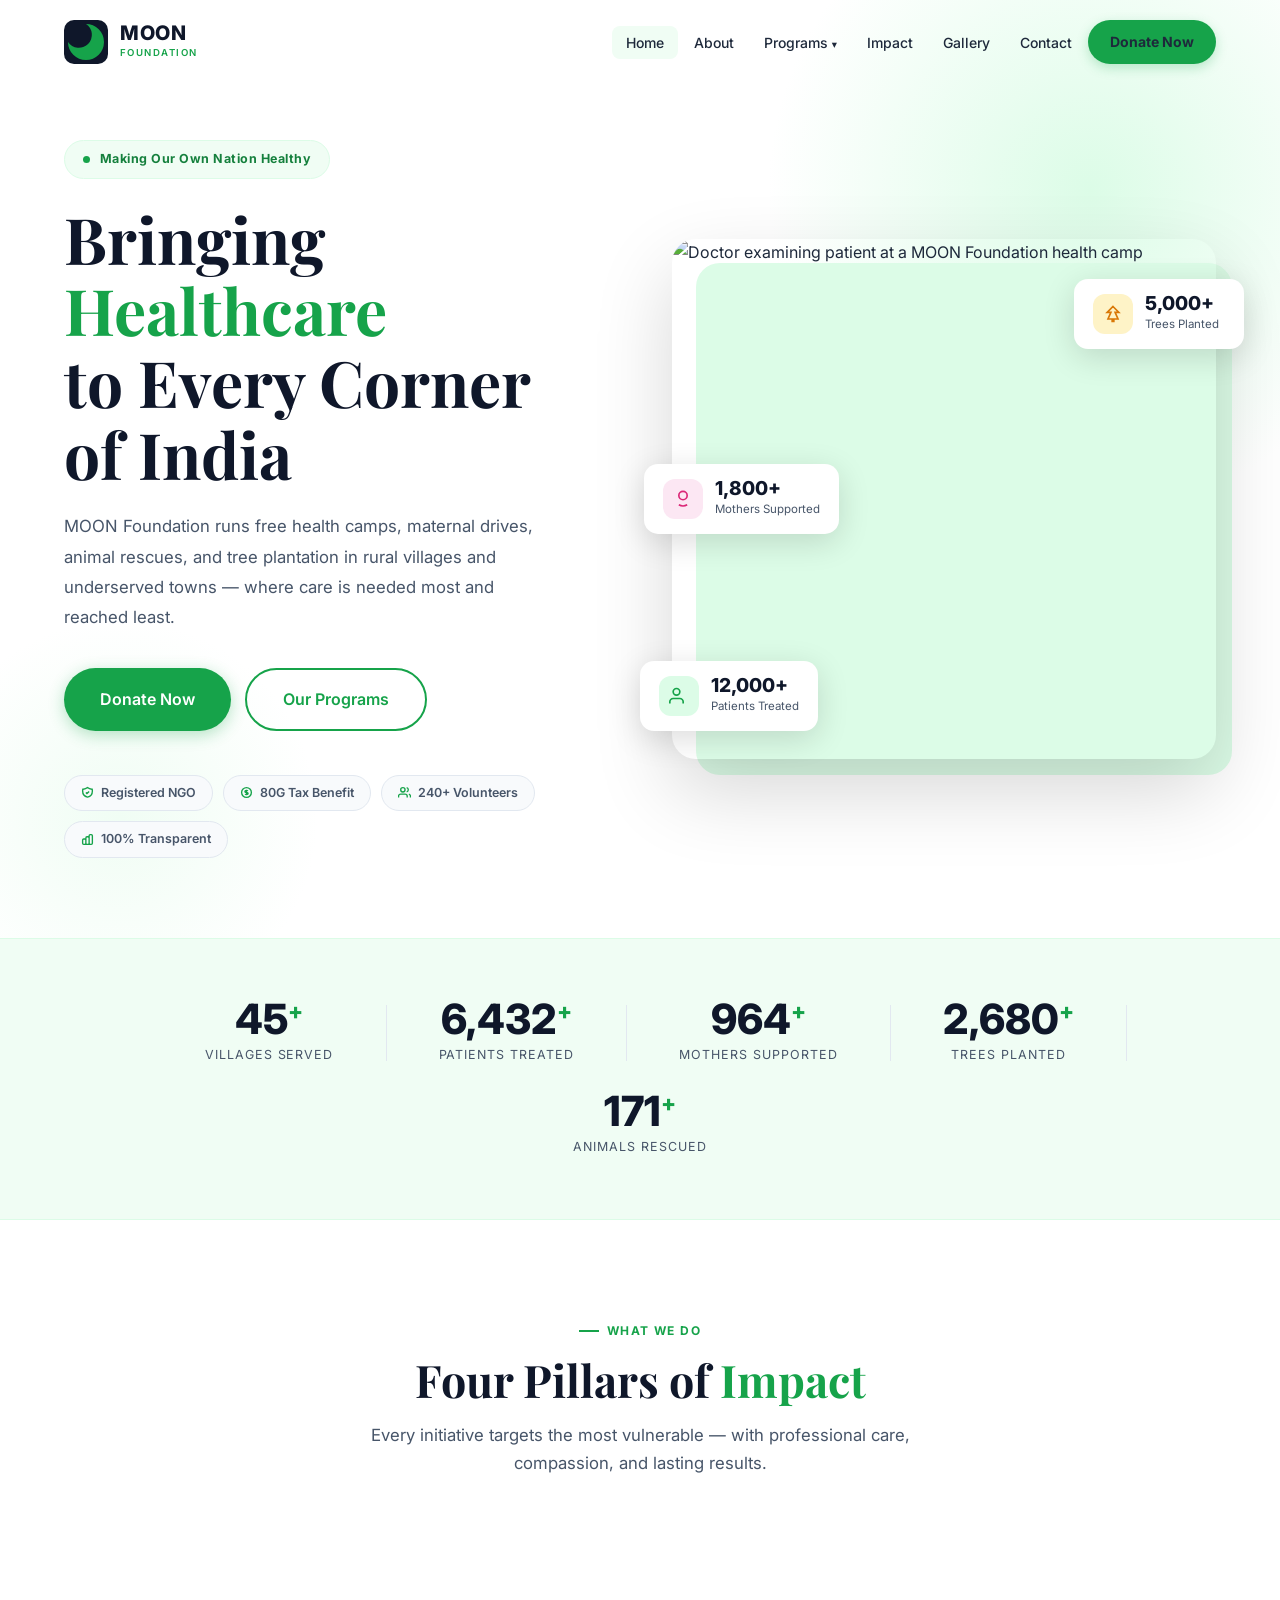
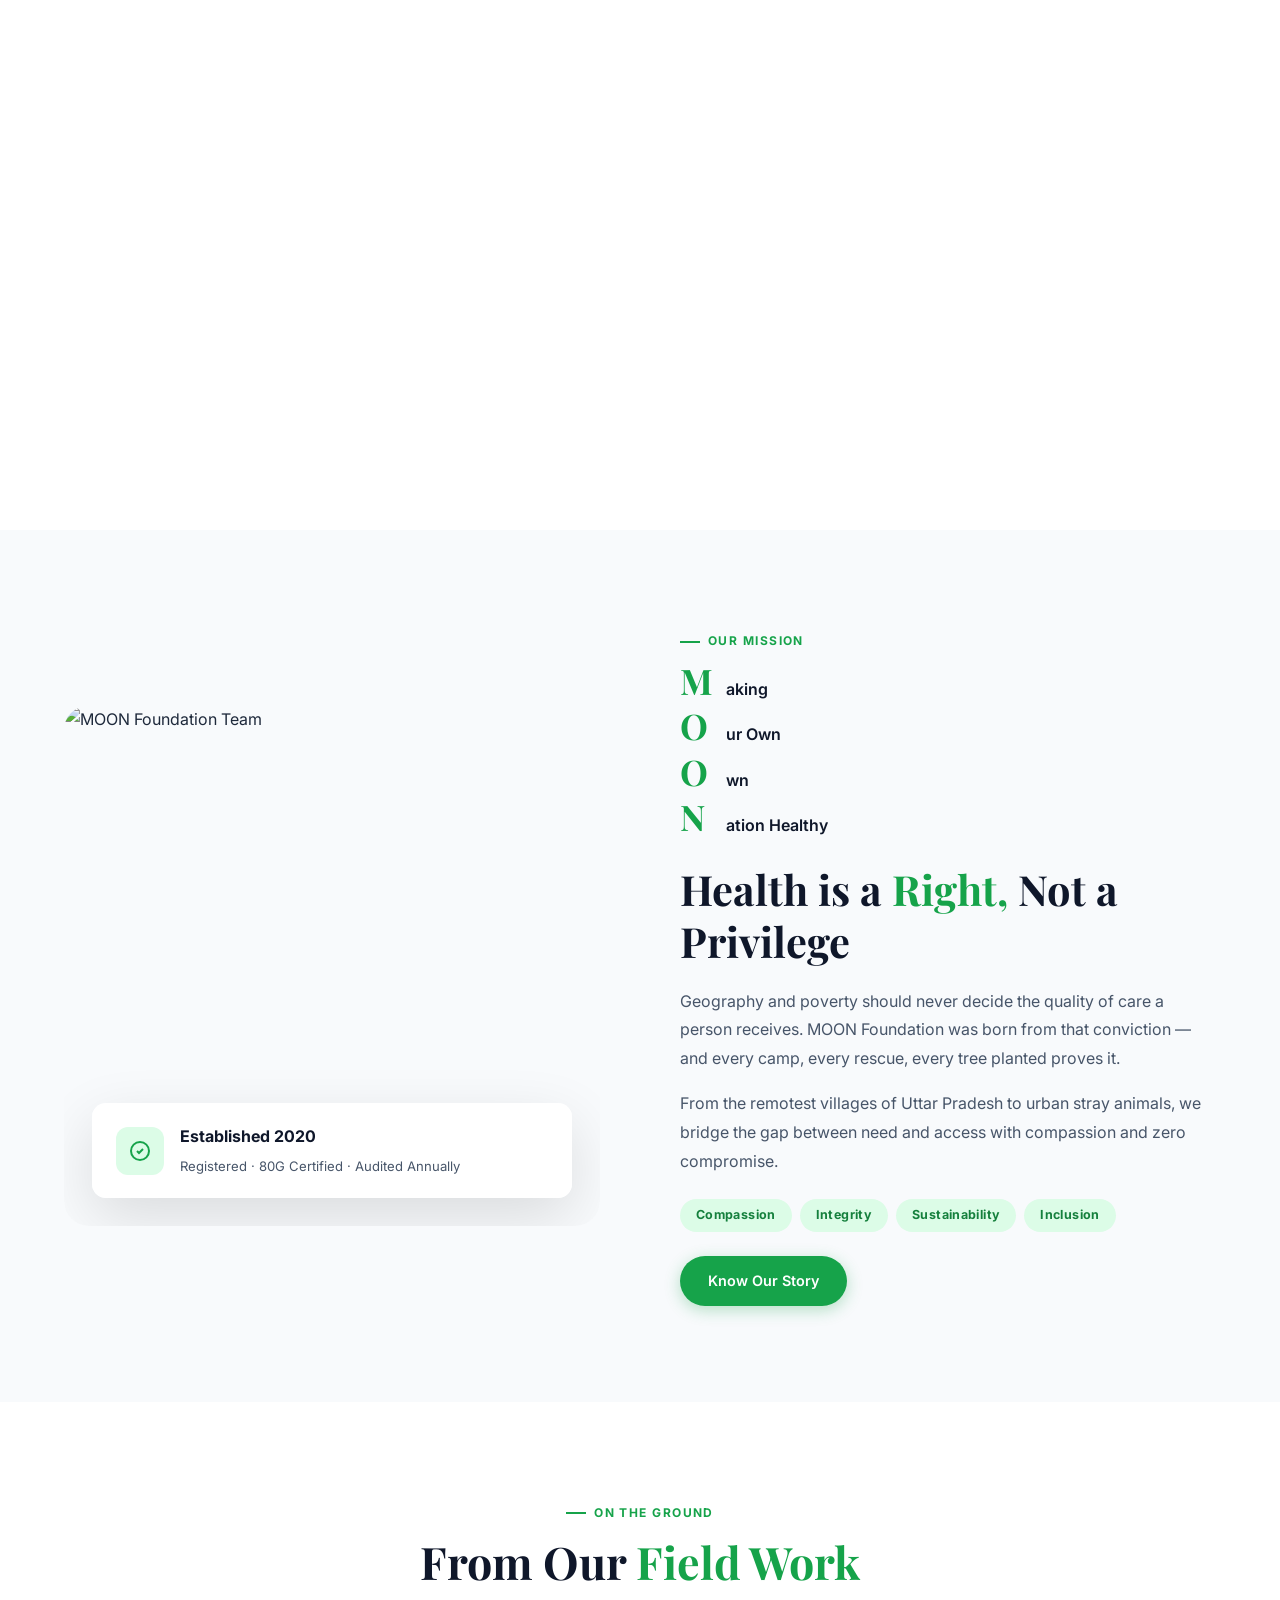
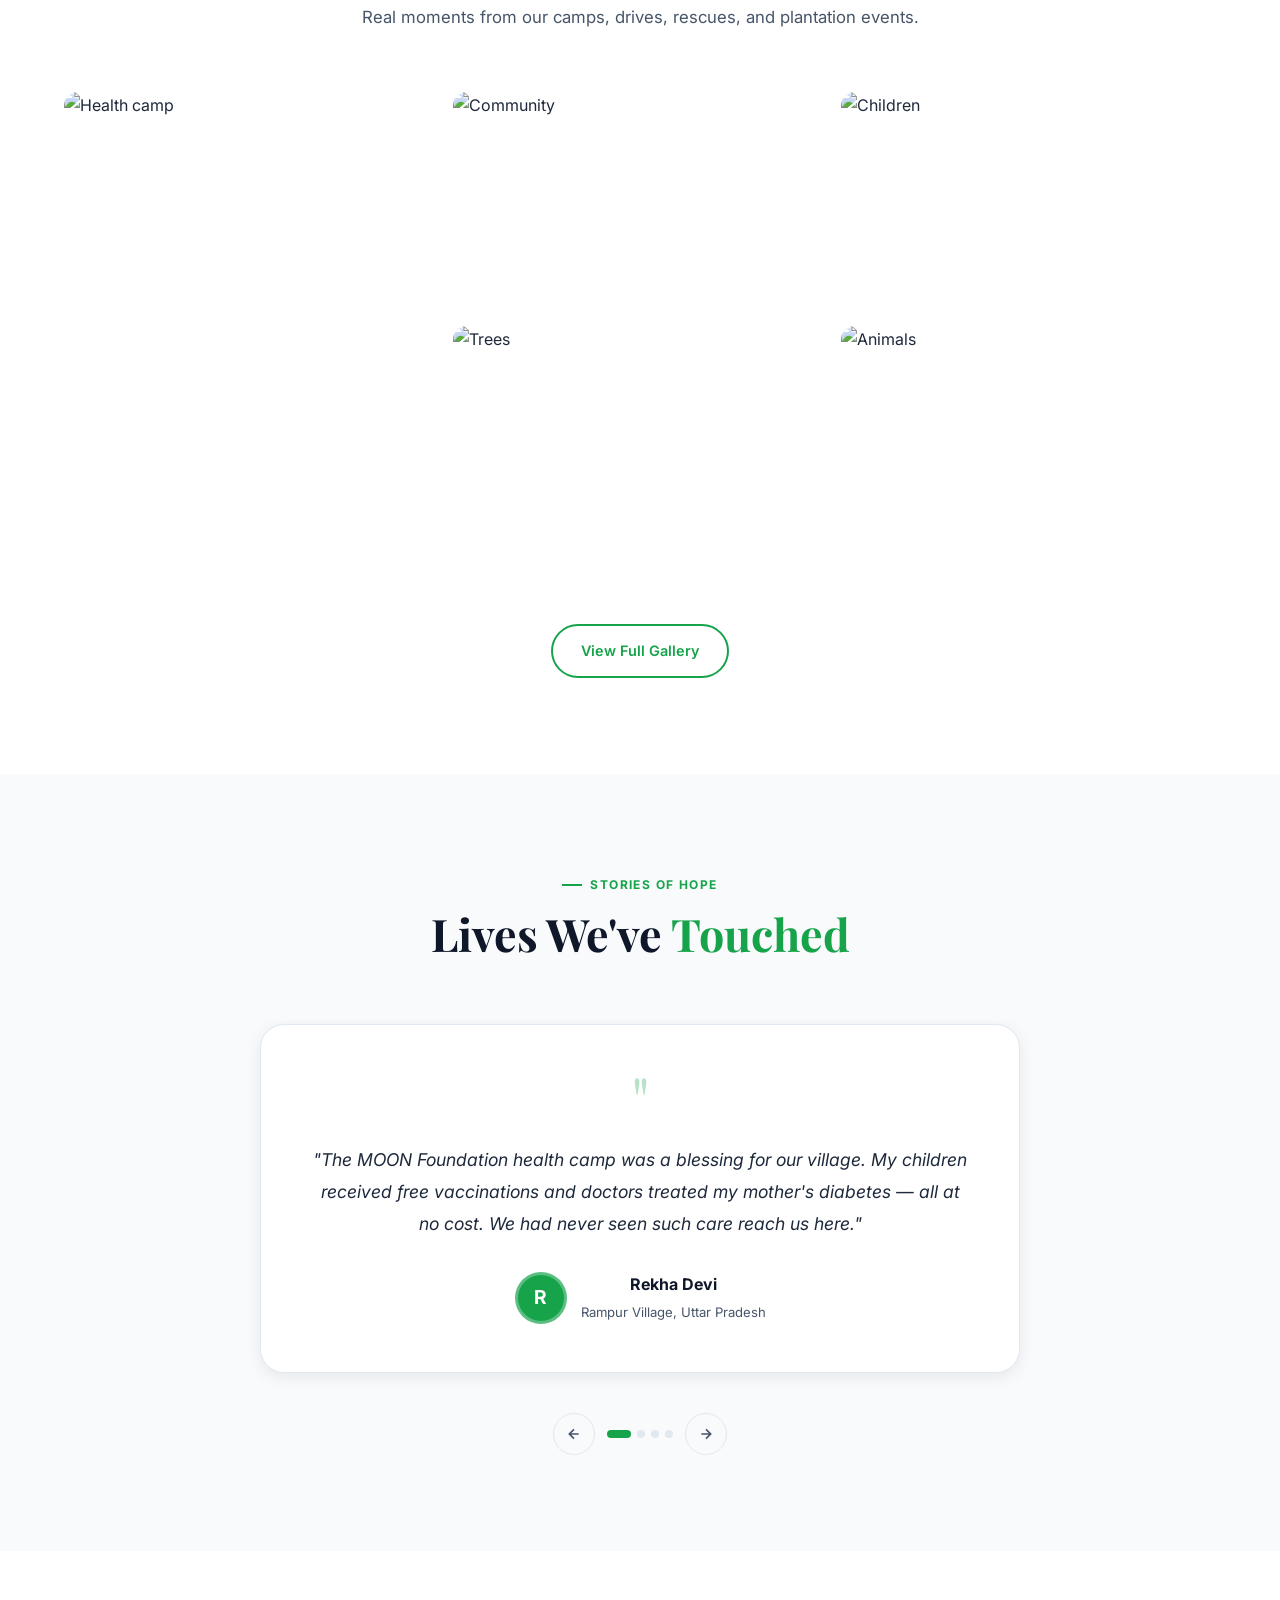
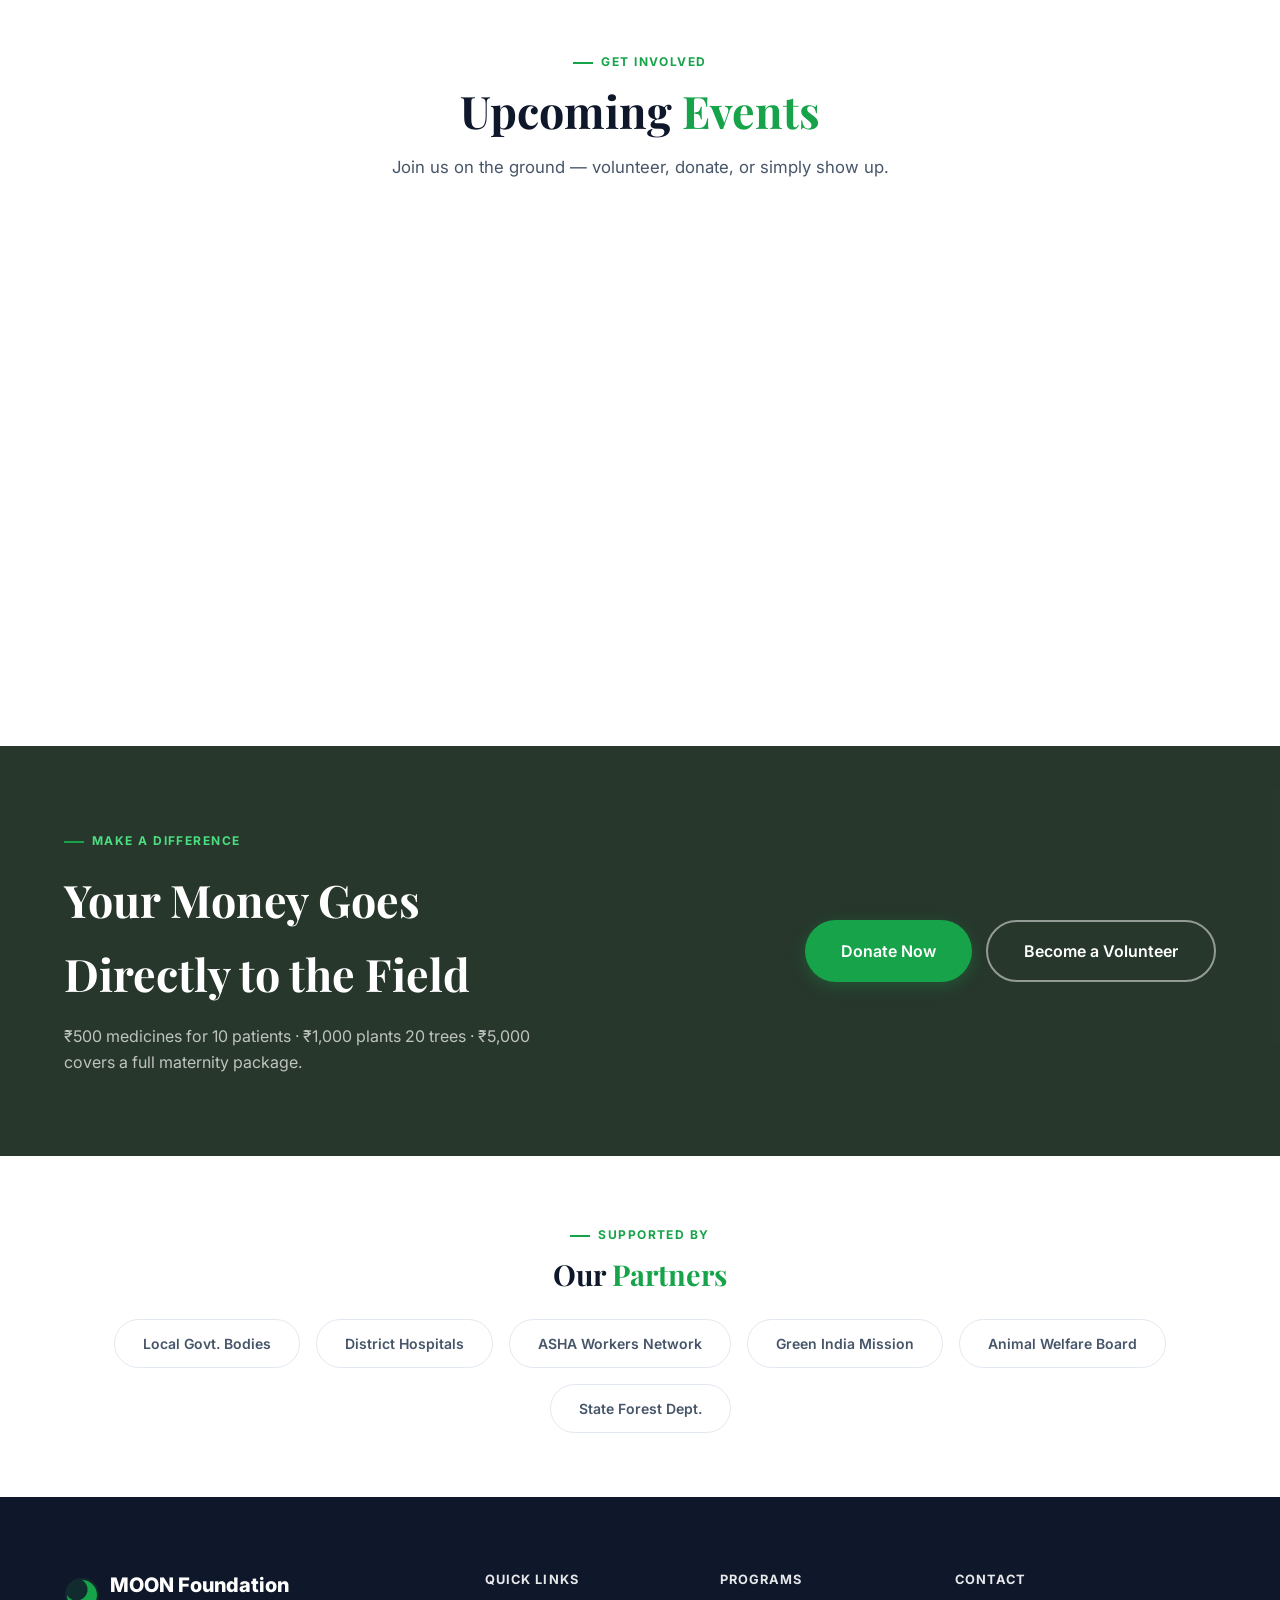
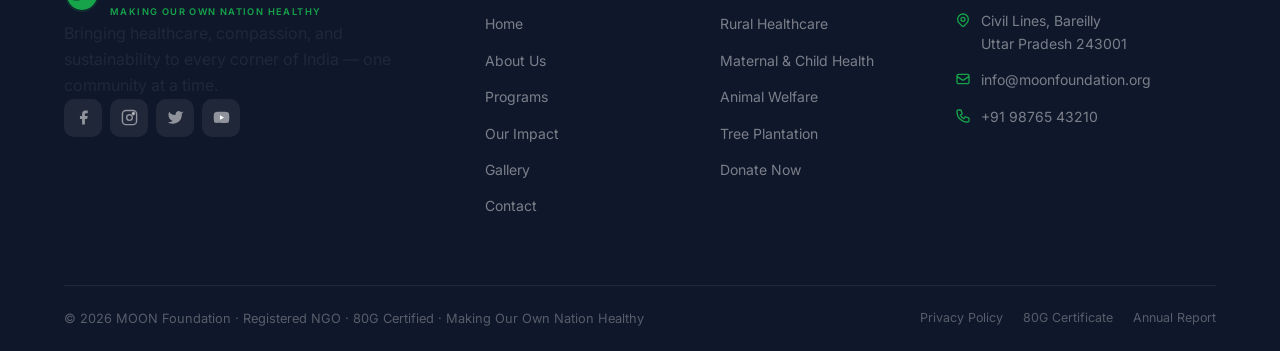
==== commit 51b34eae: "Redesign Home and About pages with light/white hero sections Replace dark hero sections with profess" ====
--- a/index.html
+++ b/index.html
@@ -11,7 +11,7 @@
   <link rel="stylesheet" href="css/style.css"/>
   <link rel="stylesheet" href="css/animations.css"/>
 </head>
-<body>
+<body class="hero-light-nav">
 
 <!-- PRELOADER -->
 <div id="preloader">
@@ -38,15 +38,15 @@
         </div>
       </a>
       <ul class="nav-links" id="navLinks">
-        <li><a href="index.html">Home</a></li>
+        <li><a href="index.html" class="active">Home</a></li>
         <li><a href="about.html">About</a></li>
         <li class="nav-drop">
           <a href="programs.html">Programs</a>
           <ul class="drop-menu">
-            <li><a href="programs.html#healthcare"><svg fill="none" viewBox="0 0 16 16" stroke="currentColor" stroke-width="2"><rect x="6" y="1" width="4" height="14" rx="2"/><rect x="1" y="6" width="14" height="4" rx="2"/></svg>Rural Healthcare</a></li>
-            <li><a href="programs.html#maternal"><svg fill="none" viewBox="0 0 16 16" stroke="currentColor" stroke-width="2"><circle cx="8" cy="6" r="4"/><path d="M4 14 Q8 16 12 14"/></svg>Maternal & Child</a></li>
-            <li><a href="programs.html#animal"><svg fill="none" viewBox="0 0 16 16" stroke="currentColor" stroke-width="2"><path d="M4 10 Q2 7 5 6 Q6 3 8 5 Q10 3 11 6 Q14 7 12 10 L10 13 Q8 15 6 13Z"/></svg>Animal Welfare</a></li>
-            <li><a href="programs.html#trees"><svg fill="none" viewBox="0 0 16 16" stroke="currentColor" stroke-width="2"><path d="M8 2L13 8H9.5L12 13H8.5V15H7.5V13H4L6.5 8H3Z"/></svg>Tree Plantation</a></li>
+            <li><a href="programs.html#healthcare">Rural Healthcare</a></li>
+            <li><a href="programs.html#maternal">Maternal & Child</a></li>
+            <li><a href="programs.html#animal">Animal Welfare</a></li>
+            <li><a href="programs.html#trees">Tree Plantation</a></li>
           </ul>
         </li>
         <li><a href="impact.html">Impact</a></li>
@@ -59,72 +59,129 @@
   </div>
 </nav>
 
-<!-- HERO -->
-<section class="hero">
-  <div class="hero-bg"></div>
-  <div class="hero-overlay"></div>
-  <div class="container">
-    <div class="hero-content">
-      <div class="hero-badge">
-        <span></span>
-        Making Our Own Nation Healthy
-      </div>
-      <h1>Healthcare for<br/><em>Every Indian,</em><br/>Everywhere</h1>
-      <p>MOON Foundation delivers free healthcare, safe motherhood, animal rescue, and green plantation drives to the communities that need them most — rural villages, underserved towns, and beyond.</p>
-      <div class="hero-cta">
-        <a href="donate.html" class="btn btn-primary btn-lg">Donate Now</a>
-        <a href="programs.html" class="btn btn-outline-w btn-lg">Our Programs</a>
-      </div>
-      <div class="hero-stats">
-        <div class="hero-stat">
-          <span class="hero-stat-num"><span data-target="12000">0</span><sup>+</sup></span>
-          <p>Lives Impacted</p>
-        </div>
-        <div class="hero-stat">
-          <span class="hero-stat-num"><span data-target="84">0</span><sup>+</sup></span>
-          <p>Villages Reached</p>
-        </div>
-        <div class="hero-stat">
-          <span class="hero-stat-num"><span data-target="5000">0</span><sup>+</sup></span>
-          <p>Trees Planted</p>
-        </div>
-        <div class="hero-stat">
-          <span class="hero-stat-num"><span data-target="320">0</span><sup>+</sup></span>
-          <p>Animals Rescued</p>
-        </div>
-      </div>
-    </div>
-  </div>
-  <div class="hero-scroll"><div class="scroll-dot"></div></div>
-</section>
-
-<!-- TRUST BAR -->
-<div class="trust-bar">
-  <div class="container">
-    <div class="trust-bar-inner">
-      <div class="trust-item">
-        <svg width="16" height="16" fill="none" viewBox="0 0 24 24" stroke="currentColor" stroke-width="2"><path d="M9 12l2 2 4-4m5.618-4.016A11.955 11.955 0 0112 2.944a11.955 11.955 0 01-8.618 3.04A12.02 12.02 0 003 9c0 5.591 3.824 10.29 9 11.622 5.176-1.332 9-6.03 9-11.622 0-1.042-.133-2.052-.382-3.016z"/></svg>
-        Registered NGO
-      </div>
-      <div class="trust-sep"></div>
-      <div class="trust-item">
-        <svg width="16" height="16" fill="none" viewBox="0 0 24 24" stroke="currentColor" stroke-width="2"><path d="M9 14l-4-4 4-4m6 8l4-4-4-4"/></svg>
-        80G Tax Certified
-      </div>
-      <div class="trust-sep"></div>
-      <div class="trust-item">
-        <svg width="16" height="16" fill="none" viewBox="0 0 24 24" stroke="currentColor" stroke-width="2"><circle cx="12" cy="12" r="10"/><path d="M12 6v6l4 2"/></svg>
-        Since 2020
-      </div>
-      <div class="trust-sep"></div>
-      <div class="trust-item">
-        <svg width="16" height="16" fill="none" viewBox="0 0 24 24" stroke="currentColor" stroke-width="2"><path d="M12 22s8-4 8-10V5l-8-3-8 3v7c0 6 8 10 8 10z"/></svg>
-        100% Transparent
-      </div>
-      <div class="trust-sep"></div>
-      <div class="trust-item">
-        <svg width="16" height="16" fill="none" viewBox="0 0 24 24" stroke="currentColor" stroke-width="2"><path d="M17 21v-2a4 4 0 00-4-4H5a4 4 0 00-4 4v2M9 11a4 4 0 100-8 4 4 0 000 8zM23 21v-2a4 4 0 00-3-3.87M16 3.13a4 4 0 010 7.75"/></svg>
-        240+ Volunteers
+<!-- ═══ HERO — LIGHT ═══════════════════════════════════════════ -->
+<section class="hero-light">
+  <div class="container">
+    <div class="hero-light-grid">
+
+      <!-- LEFT: Copy -->
+      <div>
+        <div class="hero-light-badge">
+          <span class="dot"></span>
+          Making Our Own Nation Healthy
+        </div>
+
+        <h1>
+          Bringing <em>Healthcare</em><br/>
+          to Every Corner<br/>
+          of India
+        </h1>
+
+        <p class="hero-sub">
+          MOON Foundation runs free health camps, maternal drives, animal rescues, and tree plantation in rural villages and underserved towns — where care is needed most and reached least.
+        </p>
+
+        <div class="hero-light-cta">
+          <a href="donate.html" class="btn btn-primary btn-lg">Donate Now</a>
+          <a href="programs.html" class="btn btn-outline btn-lg">Our Programs</a>
+        </div>
+
+        <div class="hero-trust-pills">
+          <span class="hero-trust-pill">
+            <svg width="13" height="13" fill="none" viewBox="0 0 24 24" stroke="currentColor" stroke-width="2.5"><path d="M9 12l2 2 4-4m5.618-4.016A11.955 11.955 0 0112 2.944a11.955 11.955 0 01-8.618 3.04A12.02 12.02 0 003 9c0 5.591 3.824 10.29 9 11.622 5.176-1.332 9-6.03 9-11.622 0-1.042-.133-2.052-.382-3.016z"/></svg>
+            Registered NGO
+          </span>
+          <span class="hero-trust-pill">
+            <svg width="13" height="13" fill="none" viewBox="0 0 24 24" stroke="currentColor" stroke-width="2.5"><path d="M12 8c-1.657 0-3 .895-3 2s1.343 2 3 2 3 .895 3 2-1.343 2-3 2m0-8c1.11 0 2.08.402 2.599 1M12 8V7m0 1v8m0 0v1m0-1c-1.11 0-2.08-.402-2.599-1M21 12a9 9 0 11-18 0 9 9 0 0118 0z"/></svg>
+            80G Tax Benefit
+          </span>
+          <span class="hero-trust-pill">
+            <svg width="13" height="13" fill="none" viewBox="0 0 24 24" stroke="currentColor" stroke-width="2.5"><path d="M17 21v-2a4 4 0 00-4-4H5a4 4 0 00-4 4v2M9 11a4 4 0 100-8 4 4 0 000 8zM23 21v-2a4 4 0 00-3-3.87M16 3.13a4 4 0 010 7.75"/></svg>
+            240+ Volunteers
+          </span>
+          <span class="hero-trust-pill">
+            <svg width="13" height="13" fill="none" viewBox="0 0 24 24" stroke="currentColor" stroke-width="2.5"><path d="M9 19v-6a2 2 0 00-2-2H5a2 2 0 00-2 2v6a2 2 0 002 2h2a2 2 0 002-2zm0 0V9a2 2 0 012-2h2a2 2 0 012 2v10m-6 0a2 2 0 002 2h2a2 2 0 002-2m0 0V5a2 2 0 012-2h2a2 2 0 012 2v14a2 2 0 01-2 2h-2a2 2 0 01-2-2z"/></svg>
+            100% Transparent
+          </span>
+        </div>
+      </div>
+
+      <!-- RIGHT: Image stack with floating cards -->
+      <div class="hero-img-stack">
+        <div class="hero-img-accent"></div>
+        <div class="hero-img-main">
+          <img
+            src="https://images.unsplash.com/photo-1576091160550-2173dba999ef?auto=format&fit=crop&w=900&q=85"
+            alt="Doctor examining patient at a MOON Foundation health camp"
+            loading="eager"
+          />
+        </div>
+
+        <!-- Float card 1 — bottom left -->
+        <div class="hero-float hero-float-1">
+          <div class="hf-icon" style="background:#dcfce7">
+            <svg fill="none" viewBox="0 0 24 24" stroke="#16a34a" stroke-width="2"><path d="M17 21v-2a4 4 0 00-4-4H5a4 4 0 00-4 4v2M9 11a4 4 0 100-8 4 4 0 000 8z"/></svg>
+          </div>
+          <div>
+            <div class="hf-num">12,000+</div>
+            <div class="hf-label">Patients Treated</div>
+          </div>
+        </div>
+
+        <!-- Float card 2 — top right -->
+        <div class="hero-float hero-float-2">
+          <div class="hf-icon" style="background:#fef3c7">
+            <svg fill="none" viewBox="0 0 24 24" stroke="#d97706" stroke-width="2"><path d="M12 3L19 10H14.5L18 18H13V21H11V18H6L9.5 10H5Z"/></svg>
+          </div>
+          <div>
+            <div class="hf-num">5,000+</div>
+            <div class="hf-label">Trees Planted</div>
+          </div>
+        </div>
+
+        <!-- Float card 3 — middle left -->
+        <div class="hero-float hero-float-3">
+          <div class="hf-icon" style="background:#fce7f3">
+            <svg fill="none" viewBox="0 0 24 24" stroke="#db2777" stroke-width="2"><circle cx="12" cy="8" r="5"/><path d="M7 19q5 3 10 0"/></svg>
+          </div>
+          <div>
+            <div class="hf-num">1,800+</div>
+            <div class="hf-label">Mothers Supported</div>
+          </div>
+        </div>
+      </div>
+
+    </div>
+  </div>
+</section>
+
+<!-- STATS STRIP — light green -->
+<div class="stats-strip-light">
+  <div class="container">
+    <div class="stats-strip-inner">
+      <div class="stat-block">
+        <span class="n"><span data-target="84">0</span><sup>+</sup></span>
+        <span class="l">Villages Served</span>
+      </div>
+      <div class="stat-sep-v"></div>
+      <div class="stat-block">
+        <span class="n"><span data-target="12000">0</span><sup>+</sup></span>
+        <span class="l">Patients Treated</span>
+      </div>
+      <div class="stat-sep-v"></div>
+      <div class="stat-block">
+        <span class="n"><span data-target="1800">0</span><sup>+</sup></span>
+        <span class="l">Mothers Supported</span>
+      </div>
+      <div class="stat-sep-v"></div>
+      <div class="stat-block">
+        <span class="n"><span data-target="5000">0</span><sup>+</sup></span>
+        <span class="l">Trees Planted</span>
+      </div>
+      <div class="stat-sep-v"></div>
+      <div class="stat-block">
+        <span class="n"><span data-target="320">0</span><sup>+</sup></span>
+        <span class="l">Animals Rescued</span>
       </div>
     </div>
   </div>
@@ -191,40 +248,8 @@
   </div>
 </section>
 
-<!-- IMPACT BAND -->
-<div class="impact-band">
-  <div class="container">
-    <div class="impact-band-grid">
-      <div class="impact-num-block sr">
-        <span class="num"><span data-target="84">0</span><sup>+</sup></span>
-        <span class="label">Villages Served</span>
-      </div>
-      <div class="impact-sep"></div>
-      <div class="impact-num-block sr d1">
-        <span class="num"><span data-target="12000">0</span><sup>+</sup></span>
-        <span class="label">Patients Treated</span>
-      </div>
-      <div class="impact-sep"></div>
-      <div class="impact-num-block sr d2">
-        <span class="num"><span data-target="1800">0</span><sup>+</sup></span>
-        <span class="label">Mothers Supported</span>
-      </div>
-      <div class="impact-sep"></div>
-      <div class="impact-num-block sr d3">
-        <span class="num"><span data-target="5000">0</span><sup>+</sup></span>
-        <span class="label">Trees Planted</span>
-      </div>
-      <div class="impact-sep"></div>
-      <div class="impact-num-block sr d4">
-        <span class="num"><span data-target="320">0</span><sup>+</sup></span>
-        <span class="label">Animals Rescued</span>
-      </div>
-    </div>
-  </div>
-</div>
-
 <!-- MISSION -->
-<section class="section">
+<section class="section bg-pale">
   <div class="container">
     <div class="mission-split">
       <div class="mission-img sr-l">
@@ -235,7 +260,7 @@
           </div>
           <div>
             <strong>Established 2020</strong>
-            <span>Registered NGO · 80G Certified · Audited Annually</span>
+            <span>Registered · 80G Certified · Audited Annually</span>
           </div>
         </div>
       </div>
@@ -248,8 +273,8 @@
           <div class="acr-line"><span class="acr-l">N</span><span class="acr-w">ation Healthy</span></div>
         </div>
         <h2 class="section-title" style="margin-top:12px">Health is a <span class="highlight">Right,</span> Not a Privilege</h2>
-        <p>Geography and poverty should never decide the quality of care a person receives. MOON Foundation was born from that conviction — and every camp, every rescue, every tree planted is proof of that belief in action.</p>
-        <p>From the remotest villages of Uttar Pradesh to urban stray animals, we bridge the gap between need and access with compassion, professionalism, and zero compromise.</p>
+        <p>Geography and poverty should never decide the quality of care a person receives. MOON Foundation was born from that conviction — and every camp, every rescue, every tree planted proves it.</p>
+        <p>From the remotest villages of Uttar Pradesh to urban stray animals, we bridge the gap between need and access with compassion and zero compromise.</p>
         <div class="mission-tags">
           <span class="mission-tag">Compassion</span>
           <span class="mission-tag">Integrity</span>
@@ -263,7 +288,7 @@
 </section>
 
 <!-- GALLERY PREVIEW -->
-<section class="section bg-pale">
+<section class="section">
   <div class="container">
     <div class="section-head sr">
       <span class="eyebrow">On the Ground</span>
@@ -271,39 +296,22 @@
       <p class="section-sub">Real moments from our camps, drives, rescues, and plantation events.</p>
     </div>
     <div class="gallery-mosaic" style="height:500px">
-      <div class="gal-item gal-tall">
-        <img src="https://images.unsplash.com/photo-1530026405186-ed1f139313f1?auto=format&fit=crop&w=600&h=800&q=80" alt="Health camp" loading="lazy"/>
-        <div class="gal-over"><span>Rural Health Camp</span></div>
-      </div>
+      <div class="gal-item gal-tall"><img src="https://images.unsplash.com/photo-1530026405186-ed1f139313f1?auto=format&fit=crop&w=600&h=800&q=80" alt="Health camp" loading="lazy"/><div class="gal-over"><span>Rural Health Camp</span></div></div>
       <div style="display:flex;flex-direction:column;gap:14px">
-        <div class="gal-item gal-h">
-          <img src="https://images.unsplash.com/photo-1542810634-71277d95dcbb?auto=format&fit=crop&w=600&h=300&q=80" alt="Community program" loading="lazy"/>
-          <div class="gal-over"><span>Community Program</span></div>
-        </div>
-        <div class="gal-item gal-h">
-          <img src="https://images.unsplash.com/photo-1441974231531-c6227db76b6e?auto=format&fit=crop&w=600&h=300&q=80" alt="Tree plantation" loading="lazy"/>
-          <div class="gal-over"><span>Tree Plantation Drive</span></div>
-        </div>
+        <div class="gal-item gal-h"><img src="https://images.unsplash.com/photo-1542810634-71277d95dcbb?auto=format&fit=crop&w=600&h=300&q=80" alt="Community" loading="lazy"/><div class="gal-over"><span>Community Program</span></div></div>
+        <div class="gal-item gal-h"><img src="https://images.unsplash.com/photo-1441974231531-c6227db76b6e?auto=format&fit=crop&w=600&h=300&q=80" alt="Trees" loading="lazy"/><div class="gal-over"><span>Tree Plantation</span></div></div>
       </div>
       <div style="display:flex;flex-direction:column;gap:14px">
-        <div class="gal-item gal-h">
-          <img src="https://images.unsplash.com/photo-1518459031867-a89b944bffe4?auto=format&fit=crop&w=600&h=300&q=80" alt="Children health" loading="lazy"/>
-          <div class="gal-over"><span>Child Health Drive</span></div>
-        </div>
-        <div class="gal-item gal-h">
-          <img src="https://images.unsplash.com/photo-1601758125946-6ec2ef64daf8?auto=format&fit=crop&w=600&h=300&q=80" alt="Animal welfare" loading="lazy"/>
-          <div class="gal-over"><span>Animal Welfare</span></div>
-        </div>
-      </div>
-    </div>
-    <div style="text-align:center;margin-top:32px">
-      <a href="gallery.html" class="btn btn-outline">View Full Gallery</a>
-    </div>
+        <div class="gal-item gal-h"><img src="https://images.unsplash.com/photo-1518459031867-a89b944bffe4?auto=format&fit=crop&w=600&h=300&q=80" alt="Children" loading="lazy"/><div class="gal-over"><span>Child Health Drive</span></div></div>
+        <div class="gal-item gal-h"><img src="https://images.unsplash.com/photo-1601758125946-6ec2ef64daf8?auto=format&fit=crop&w=600&h=300&q=80" alt="Animals" loading="lazy"/><div class="gal-over"><span>Animal Welfare</span></div></div>
+      </div>
+    </div>
+    <div style="text-align:center;margin-top:32px"><a href="gallery.html" class="btn btn-outline">View Full Gallery</a></div>
   </div>
 </section>
 
 <!-- TESTIMONIALS -->
-<section class="section">
+<section class="section bg-pale">
   <div class="container">
     <div class="section-head sr">
       <span class="eyebrow">Stories of Hope</span>
@@ -311,111 +319,32 @@
     </div>
     <div class="testi-wrap">
       <div class="testi-track" id="testiTrack">
-        <div class="testi-slide">
-          <div class="testi-card">
-            <div class="quote">"</div>
-            <p>"The MOON Foundation health camp was a blessing for our entire village. My children received free vaccinations and doctors treated my mother's diabetes — all at no cost. We had never seen such care reach us here."</p>
-            <div class="testi-author">
-              <div class="testi-av-fallback" style="background:#16a34a">R</div>
-              <div class="testi-info"><strong>Rekha Devi</strong><span>Rampur Village, Uttar Pradesh</span></div>
-            </div>
-          </div>
-        </div>
-        <div class="testi-slide">
-          <div class="testi-card">
-            <div class="quote">"</div>
-            <p>"Because of MOON Foundation's maternity support, I had a safe delivery with skilled help by my side. My baby is healthy and growing strong. I will be forever grateful to this organisation."</p>
-            <div class="testi-author">
-              <div class="testi-av-fallback" style="background:#db2777">S</div>
-              <div class="testi-info"><strong>Sunita Kumari</strong><span>Shahjahanpur District, UP</span></div>
-            </div>
-          </div>
-        </div>
-        <div class="testi-slide">
-          <div class="testi-card">
-            <div class="quote">"</div>
-            <p>"They rescued my injured dog and gave him treatment I could never have afforded. The animal welfare team was professional, kind, and thorough. He is fully recovered and back home with us."</p>
-            <div class="testi-author">
-              <div class="testi-av-fallback" style="background:#d97706">A</div>
-              <div class="testi-info"><strong>Ajay Sharma</strong><span>Bareilly City, UP</span></div>
-            </div>
-          </div>
-        </div>
-        <div class="testi-slide">
-          <div class="testi-card">
-            <div class="quote">"</div>
-            <p>"Our school planted 200 trees with MOON Foundation on Independence Day. The students took ownership — they named their trees and water them every day. This program changed how they think about the environment."</p>
-            <div class="testi-author">
-              <div class="testi-av-fallback" style="background:#15803d">P</div>
-              <div class="testi-info"><strong>Principal Prem Lal</strong><span>Government School, Pilibhit</span></div>
-            </div>
-          </div>
-        </div>
+        <div class="testi-slide"><div class="testi-card"><div class="quote">"</div><p>"The MOON Foundation health camp was a blessing for our village. My children received free vaccinations and doctors treated my mother's diabetes — all at no cost. We had never seen such care reach us here."</p><div class="testi-author"><div class="testi-av-fallback" style="background:#16a34a">R</div><div class="testi-info"><strong>Rekha Devi</strong><span>Rampur Village, Uttar Pradesh</span></div></div></div></div>
+        <div class="testi-slide"><div class="testi-card"><div class="quote">"</div><p>"Because of MOON Foundation's maternity support, I had a safe delivery with skilled help by my side. My baby is healthy and growing strong. I am forever grateful to this organisation."</p><div class="testi-author"><div class="testi-av-fallback" style="background:#db2777">S</div><div class="testi-info"><strong>Sunita Kumari</strong><span>Shahjahanpur District, UP</span></div></div></div></div>
+        <div class="testi-slide"><div class="testi-card"><div class="quote">"</div><p>"They rescued my injured dog and gave him treatment I could never afford. The animal welfare team was professional, kind, and thorough. He is fully recovered and back home with us."</p><div class="testi-author"><div class="testi-av-fallback" style="background:#d97706">A</div><div class="testi-info"><strong>Ajay Sharma</strong><span>Bareilly City, UP</span></div></div></div></div>
+        <div class="testi-slide"><div class="testi-card"><div class="quote">"</div><p>"Our school planted 200 trees with MOON Foundation on Independence Day. The students named their trees and water them every day. This program changed how they think about the environment."</p><div class="testi-author"><div class="testi-av-fallback" style="background:#15803d">P</div><div class="testi-info"><strong>Principal Prem Lal</strong><span>Government School, Pilibhit</span></div></div></div></div>
       </div>
       <div class="testi-controls">
-        <button class="testi-btn" id="testiPrev" aria-label="Previous">
-          <svg width="16" height="16" fill="none" viewBox="0 0 24 24" stroke="currentColor" stroke-width="2.5"><path d="M19 12H5M12 5l-7 7 7 7"/></svg>
-        </button>
+        <button class="testi-btn" id="testiPrev"><svg width="16" height="16" fill="none" viewBox="0 0 24 24" stroke="currentColor" stroke-width="2.5"><path d="M19 12H5M12 5l-7 7 7 7"/></svg></button>
         <div class="testi-dots" id="testiDots"></div>
-        <button class="testi-btn" id="testiNext" aria-label="Next">
-          <svg width="16" height="16" fill="none" viewBox="0 0 24 24" stroke="currentColor" stroke-width="2.5"><path d="M5 12h14M12 5l7 7-7 7"/></svg>
-        </button>
-      </div>
-    </div>
-  </div>
-</section>
-
-<!-- EVENTS -->
-<section class="section bg-pale">
+        <button class="testi-btn" id="testiNext"><svg width="16" height="16" fill="none" viewBox="0 0 24 24" stroke="currentColor" stroke-width="2.5"><path d="M5 12h14M12 5l7 7-7 7"/></svg></button>
+      </div>
+    </div>
+  </div>
+</section>
+
+<!-- UPCOMING EVENTS -->
+<section class="section">
   <div class="container">
     <div class="section-head sr">
       <span class="eyebrow">Get Involved</span>
       <h2 class="section-title">Upcoming <span class="highlight">Events</span></h2>
-      <p class="section-sub">Join us on the ground as a volunteer, donor, or participant.</p>
+      <p class="section-sub">Join us on the ground — volunteer, donate, or simply show up.</p>
     </div>
     <div class="events-grid">
-      <div class="event-card">
-        <div class="event-img">
-          <img src="https://images.unsplash.com/photo-1584515933487-779824d29309?auto=format&fit=crop&w=600&h=240&q=80" alt="Health Camp" loading="lazy"/>
-        </div>
-        <div class="event-body">
-          <div class="event-meta">
-            <span class="event-date-badge">20 Jul 2026</span>
-            <span class="event-cat">Healthcare</span>
-          </div>
-          <h4>Free Health Camp – Bareilly Rural</h4>
-          <p>General checkups, blood tests, eye screening & medicine distribution for 500+ villagers.</p>
-          <a href="contact.html" class="event-link">Register as Volunteer <svg width="12" height="12" fill="none" viewBox="0 0 24 24" stroke="currentColor" stroke-width="2.5"><path d="M5 12h14M12 5l7 7-7 7"/></svg></a>
-        </div>
-      </div>
-      <div class="event-card">
-        <div class="event-img">
-          <img src="https://images.unsplash.com/photo-1555252333-9f8e92e65df9?auto=format&fit=crop&w=600&h=240&q=80" alt="Maternity Drive" loading="lazy"/>
-        </div>
-        <div class="event-body">
-          <div class="event-meta">
-            <span class="event-date-badge" style="background:#fce7f3;color:#be185d">05 Aug 2026</span>
-            <span class="event-cat">Maternal Health</span>
-          </div>
-          <h4>Maternity Awareness Drive – Shahjahanpur</h4>
-          <p>Prenatal counselling, iron supplementation, safe motherhood workshops and health screening.</p>
-          <a href="contact.html" class="event-link" style="color:#db2777">Register as Volunteer <svg width="12" height="12" fill="none" viewBox="0 0 24 24" stroke="currentColor" stroke-width="2.5"><path d="M5 12h14M12 5l7 7-7 7"/></svg></a>
-        </div>
-      </div>
-      <div class="event-card">
-        <div class="event-img">
-          <img src="https://images.unsplash.com/photo-1466611653911-95081537e5b7?auto=format&fit=crop&w=600&h=240&q=80" alt="Independence Day Plantation" loading="lazy"/>
-        </div>
-        <div class="event-body">
-          <div class="event-meta">
-            <span class="event-date-badge" style="background:#dcfce7;color:#15803d">15 Aug 2026</span>
-            <span class="event-cat">Green Drive</span>
-          </div>
-          <h4>Independence Day Plantation – 1000 Trees</h4>
-          <p>Community tree planting across 5 schools in Uttar Pradesh on Independence Day.</p>
-          <a href="contact.html" class="event-link">Join the Drive <svg width="12" height="12" fill="none" viewBox="0 0 24 24" stroke="currentColor" stroke-width="2.5"><path d="M5 12h14M12 5l7 7-7 7"/></svg></a>
-        </div>
-      </div>
+      <div class="event-card"><div class="event-img"><img src="https://images.unsplash.com/photo-1584515933487-779824d29309?auto=format&fit=crop&w=600&h=240&q=80" alt="Health Camp" loading="lazy"/></div><div class="event-body"><div class="event-meta"><span class="event-date-badge">20 Jul 2026</span><span class="event-cat">Healthcare</span></div><h4>Free Health Camp – Bareilly Rural</h4><p>General checkups, blood tests, eye screening & medicine distribution for 500+ villagers.</p><a href="contact.html" class="event-link">Register as Volunteer <svg width="12" height="12" fill="none" viewBox="0 0 24 24" stroke="currentColor" stroke-width="2.5"><path d="M5 12h14M12 5l7 7-7 7"/></svg></a></div></div>
+      <div class="event-card"><div class="event-img"><img src="https://images.unsplash.com/photo-1555252333-9f8e92e65df9?auto=format&fit=crop&w=600&h=240&q=80" alt="Maternity Drive" loading="lazy"/></div><div class="event-body"><div class="event-meta"><span class="event-date-badge" style="background:#fce7f3;color:#be185d">05 Aug 2026</span><span class="event-cat">Maternal Health</span></div><h4>Maternity Awareness Drive – Shahjahanpur</h4><p>Prenatal counselling, iron supplementation, safe motherhood workshops and screening.</p><a href="contact.html" class="event-link" style="color:#db2777">Register as Volunteer <svg width="12" height="12" fill="none" viewBox="0 0 24 24" stroke="currentColor" stroke-width="2.5"><path d="M5 12h14M12 5l7 7-7 7"/></svg></a></div></div>
+      <div class="event-card"><div class="event-img"><img src="https://images.unsplash.com/photo-1466611653911-95081537e5b7?auto=format&fit=crop&w=600&h=240&q=80" alt="Plantation" loading="lazy"/></div><div class="event-body"><div class="event-meta"><span class="event-date-badge" style="background:#dcfce7;color:#15803d">15 Aug 2026</span><span class="event-cat">Green Drive</span></div><h4>Independence Day Plantation – 1000 Trees</h4><p>Community tree planting across 5 schools in Uttar Pradesh on Independence Day.</p><a href="contact.html" class="event-link">Join the Drive <svg width="12" height="12" fill="none" viewBox="0 0 24 24" stroke="currentColor" stroke-width="2.5"><path d="M5 12h14M12 5l7 7-7 7"/></svg></a></div></div>
     </div>
   </div>
 </section>
@@ -428,8 +357,8 @@
     <div class="donate-banner-inner">
       <div class="donate-banner-text">
         <span class="eyebrow" style="color:#4ade80">Make a Difference</span>
-        <h2>Your Money Goes <br/>Directly to the Field</h2>
-        <p>₹500 provides medicines for 10 patients · ₹1,000 plants 20 trees · ₹5,000 covers a full maternity care package for one mother.</p>
+        <h2>Your Money Goes<br/>Directly to the Field</h2>
+        <p>₹500 medicines for 10 patients · ₹1,000 plants 20 trees · ₹5,000 covers a full maternity package.</p>
       </div>
       <div class="donate-banner-btns">
         <a href="donate.html" class="btn btn-primary btn-lg">Donate Now</a>
@@ -442,7 +371,7 @@
 <!-- PARTNERS -->
 <section class="section-sm">
   <div class="container">
-    <div class="section-head sr" style="margin-bottom:32px">
+    <div class="section-head sr" style="margin-bottom:28px">
       <span class="eyebrow">Supported By</span>
       <h2 class="section-title" style="font-size:1.8rem">Our <span class="highlight">Partners</span></h2>
     </div>
@@ -474,51 +403,17 @@
           <a href="#" class="social-btn" aria-label="YouTube"><svg viewBox="0 0 24 24" fill="currentColor"><path d="M22.54 6.42a2.78 2.78 0 00-1.95-1.96C18.88 4 12 4 12 4s-6.88 0-8.59.46A2.78 2.78 0 001.46 6.42 29 29 0 001 12a29 29 0 00.46 5.58 2.78 2.78 0 001.95 1.95C5.12 20 12 20 12 20s6.88 0 8.59-.46a2.78 2.78 0 001.95-1.95A29 29 0 0023 12a29 29 0 00-.46-5.58z"/><polygon points="9.75 15.02 15.5 12 9.75 8.98 9.75 15.02" fill="white"/></svg></a>
         </div>
       </div>
-      <div class="footer-col">
-        <h4>Quick Links</h4>
-        <ul>
-          <li><a href="index.html">Home</a></li>
-          <li><a href="about.html">About Us</a></li>
-          <li><a href="programs.html">Programs</a></li>
-          <li><a href="impact.html">Our Impact</a></li>
-          <li><a href="gallery.html">Gallery</a></li>
-          <li><a href="contact.html">Contact</a></li>
-        </ul>
-      </div>
-      <div class="footer-col">
-        <h4>Programs</h4>
-        <ul>
-          <li><a href="programs.html#healthcare">Rural Healthcare</a></li>
-          <li><a href="programs.html#maternal">Maternal & Child Health</a></li>
-          <li><a href="programs.html#animal">Animal Welfare</a></li>
-          <li><a href="programs.html#trees">Tree Plantation</a></li>
-          <li><a href="donate.html">Donate Now</a></li>
-          <li><a href="contact.html">Volunteer</a></li>
-        </ul>
-      </div>
-      <div class="footer-col">
-        <h4>Contact</h4>
-        <div class="footer-contact-item">
-          <svg fill="none" viewBox="0 0 24 24" stroke="currentColor" stroke-width="2"><path d="M17.657 16.657L13.414 20.9a1.998 1.998 0 01-2.827 0l-4.244-4.243a8 8 0 1111.314 0z"/><path d="M15 11a3 3 0 11-6 0 3 3 0 016 0z"/></svg>
-          <span>Civil Lines, Bareilly<br/>Uttar Pradesh 243001, India</span>
-        </div>
-        <div class="footer-contact-item">
-          <svg fill="none" viewBox="0 0 24 24" stroke="currentColor" stroke-width="2"><path d="M3 8l7.89 5.26a2 2 0 002.22 0L21 8M5 19h14a2 2 0 002-2V7a2 2 0 00-2-2H5a2 2 0 00-2 2v10a2 2 0 002 2z"/></svg>
-          <span>info@moonfoundation.org</span>
-        </div>
-        <div class="footer-contact-item">
-          <svg fill="none" viewBox="0 0 24 24" stroke="currentColor" stroke-width="2"><path d="M3 5a2 2 0 012-2h3.28a1 1 0 01.948.684l1.498 4.493a1 1 0 01-.502 1.21l-2.257 1.13a11.042 11.042 0 005.516 5.516l1.13-2.257a1 1 0 011.21-.502l4.493 1.498a1 1 0 01.684.949V19a2 2 0 01-2 2h-1C9.716 21 3 14.284 3 6V5z"/></svg>
-          <span>+91 98765 43210</span>
-        </div>
+      <div class="footer-col"><h4>Quick Links</h4><ul><li><a href="index.html">Home</a></li><li><a href="about.html">About Us</a></li><li><a href="programs.html">Programs</a></li><li><a href="impact.html">Our Impact</a></li><li><a href="gallery.html">Gallery</a></li><li><a href="contact.html">Contact</a></li></ul></div>
+      <div class="footer-col"><h4>Programs</h4><ul><li><a href="programs.html#healthcare">Rural Healthcare</a></li><li><a href="programs.html#maternal">Maternal & Child Health</a></li><li><a href="programs.html#animal">Animal Welfare</a></li><li><a href="programs.html#trees">Tree Plantation</a></li><li><a href="donate.html">Donate Now</a></li></ul></div>
+      <div class="footer-col"><h4>Contact</h4>
+        <div class="footer-contact-item"><svg fill="none" viewBox="0 0 24 24" stroke="currentColor" stroke-width="2"><path d="M17.657 16.657L13.414 20.9a2 2 0 01-2.827 0l-4.244-4.243a8 8 0 1111.314 0z"/><path d="M15 11a3 3 0 11-6 0 3 3 0 016 0z"/></svg><span>Civil Lines, Bareilly<br/>Uttar Pradesh 243001</span></div>
+        <div class="footer-contact-item"><svg fill="none" viewBox="0 0 24 24" stroke="currentColor" stroke-width="2"><path d="M3 8l7.89 5.26a2 2 0 002.22 0L21 8M5 19h14a2 2 0 002-2V7a2 2 0 00-2-2H5a2 2 0 00-2 2v10a2 2 0 002 2z"/></svg><span>info@moonfoundation.org</span></div>
+        <div class="footer-contact-item"><svg fill="none" viewBox="0 0 24 24" stroke="currentColor" stroke-width="2"><path d="M3 5a2 2 0 012-2h3.28a1 1 0 01.948.684l1.498 4.493a1 1 0 01-.502 1.21l-2.257 1.13a11.042 11.042 0 005.516 5.516l1.13-2.257a1 1 0 011.21-.502l4.493 1.498a1 1 0 01.684.949V19a2 2 0 01-2 2h-1C9.716 21 3 14.284 3 6V5z"/></svg><span>+91 98765 43210</span></div>
       </div>
     </div>
     <div class="footer-bottom">
       <p>© 2026 MOON Foundation · Registered NGO · 80G Certified · Making Our Own Nation Healthy</p>
-      <div class="footer-bottom-links">
-        <a href="#">Privacy Policy</a>
-        <a href="#">80G Certificate</a>
-        <a href="#">Annual Report</a>
-      </div>
+      <div class="footer-bottom-links"><a href="#">Privacy Policy</a><a href="#">80G Certificate</a><a href="#">Annual Report</a></div>
     </div>
   </div>
 </footer>
--- a/css/style.css
+++ b/css/style.css
@@ -83,6 +83,203 @@
 .btn-lg { padding: 16px 36px; font-size: 1rem; }
 .btn-gold { background: var(--gold); color: #fff; box-shadow: 0 4px 16px rgba(217,119,6,.3); }
 .btn-gold:hover { background: #b45309; transform: translateY(-2px); }
+
+/* ── Light Hero (Home & About) ───────────────────────────────── */
+.hero-light {
+  background: #fff;
+  padding: 140px 0 80px;
+  position: relative;
+  overflow: hidden;
+}
+/* Decorative blobs */
+.hero-light::before {
+  content: '';
+  position: absolute;
+  top: -160px; right: -160px;
+  width: 700px; height: 700px;
+  background: radial-gradient(circle, #dcfce7 0%, transparent 65%);
+  border-radius: 50%;
+  pointer-events: none;
+}
+.hero-light::after {
+  content: '';
+  position: absolute;
+  bottom: -80px; left: -80px;
+  width: 400px; height: 400px;
+  background: radial-gradient(circle, #f0fdf4 0%, transparent 70%);
+  border-radius: 50%;
+  pointer-events: none;
+}
+.hero-light-grid {
+  display: grid;
+  grid-template-columns: 1fr 1fr;
+  gap: 64px;
+  align-items: center;
+  position: relative;
+  z-index: 2;
+}
+/* Left text */
+.hero-light-badge {
+  display: inline-flex; align-items: center; gap: 10px;
+  background: var(--green-pale); border: 1px solid var(--green-light);
+  color: var(--green-dark); font-size: .78rem; font-weight: 700;
+  padding: 8px 18px; border-radius: 100px; margin-bottom: 24px;
+  letter-spacing: .04em;
+}
+.hero-light-badge .dot { width: 7px; height: 7px; border-radius: 50%; background: var(--green); animation: blink 2s ease-in-out infinite; }
+.hero-light h1 {
+  font-family: var(--font-serif);
+  font-size: clamp(2.6rem, 5vw, 4rem);
+  font-weight: 700;
+  color: var(--navy);
+  line-height: 1.12;
+  margin-bottom: 22px;
+}
+.hero-light h1 em { font-style: normal; color: var(--green); }
+.hero-light .hero-sub {
+  font-size: 1.05rem;
+  color: var(--mid);
+  max-width: 480px;
+  line-height: 1.8;
+  margin-bottom: 36px;
+}
+.hero-light-cta { display: flex; gap: 14px; flex-wrap: wrap; margin-bottom: 44px; }
+.hero-trust-pills { display: flex; flex-wrap: wrap; gap: 10px; }
+.hero-trust-pill {
+  display: flex; align-items: center; gap: 7px;
+  background: var(--bg); border: 1px solid var(--border);
+  border-radius: 100px; padding: 7px 16px;
+  font-size: .78rem; font-weight: 600; color: var(--mid);
+}
+.hero-trust-pill svg { color: var(--green); flex-shrink: 0; }
+
+/* Right image stack */
+.hero-img-stack { position: relative; }
+.hero-img-main {
+  border-radius: var(--radius-lg);
+  overflow: hidden;
+  height: 520px;
+  box-shadow: var(--shadow-xl);
+  position: relative;
+}
+.hero-img-main img { width: 100%; height: 100%; object-fit: cover; }
+/* Floating stat cards */
+.hero-float {
+  position: absolute;
+  background: #fff;
+  border-radius: var(--radius);
+  padding: 14px 18px;
+  box-shadow: 0 8px 32px rgba(0,0,0,.14);
+  display: flex;
+  align-items: center;
+  gap: 12px;
+  min-width: 170px;
+  border: 1px solid rgba(255,255,255,.8);
+}
+.hero-float-1 { bottom: 28px; left: -32px; animation: floatY 4s ease-in-out infinite; }
+.hero-float-2 { top: 40px; right: -28px; animation: floatY 4s ease-in-out infinite 2s; }
+.hero-float-3 { top: 50%; left: -28px; transform: translateY(-50%); animation: floatY 4s ease-in-out infinite 1s; }
+@keyframes floatY { 0%,100%{transform:translateY(0)} 50%{transform:translateY(-8px)} }
+.hero-float-3 { animation-name: floatY3; }
+@keyframes floatY3 { 0%,100%{transform:translateY(-50%)} 50%{transform:translateY(calc(-50% - 8px))} }
+.hf-icon {
+  width: 40px; height: 40px; border-radius: 12px;
+  display: flex; align-items: center; justify-content: center; flex-shrink: 0;
+}
+.hf-icon svg { width: 20px; height: 20px; }
+.hf-num { font-size: 1.2rem; font-weight: 800; color: var(--navy); line-height: 1; }
+.hf-label { font-size: .72rem; color: var(--mid); margin-top: 2px; }
+/* Small green accent strip behind image */
+.hero-img-accent {
+  position: absolute;
+  top: 24px; right: -16px; bottom: -16px; left: 24px;
+  background: var(--green-light);
+  border-radius: var(--radius-lg);
+  z-index: -1;
+}
+
+/* Light stats strip (replaces dark impact-band for home) */
+.stats-strip-light {
+  background: var(--green-pale);
+  border-top: 1px solid var(--green-light);
+  border-bottom: 1px solid var(--green-light);
+  padding: 48px 0;
+}
+.stats-strip-inner { display: flex; align-items: center; justify-content: center; gap: 0; flex-wrap: wrap; }
+.stat-block { text-align: center; padding: 12px 52px; }
+.stat-block .n { font-size: 2.6rem; font-weight: 800; color: var(--navy); display: block; line-height: 1; }
+.stat-block .n sup { font-size: 1.4rem; color: var(--green); }
+.stat-block .l { font-size: .78rem; color: var(--mid); margin-top: 6px; text-transform: uppercase; letter-spacing: .08em; }
+.stat-sep-v { width: 1px; height: 56px; background: var(--border); }
+
+/* About light hero */
+.about-hero-light {
+  background: #fff;
+  padding: 140px 0 80px;
+  position: relative;
+  overflow: hidden;
+}
+.about-hero-light::before {
+  content: '';
+  position: absolute;
+  top: 0; left: 0; right: 0; bottom: 0;
+  background: linear-gradient(135deg, var(--green-pale) 0%, #fff 50%);
+}
+.about-hero-inner {
+  position: relative; z-index: 2;
+  display: grid; grid-template-columns: 1fr 1fr; gap: 72px; align-items: center;
+}
+.about-hero-text h1 { font-family: var(--font-serif); font-size: clamp(2.4rem,5vw,3.6rem); font-weight: 700; color: var(--navy); line-height: 1.15; margin-bottom: 20px; }
+.about-hero-text p  { font-size: 1.05rem; color: var(--mid); line-height: 1.8; margin-bottom: 28px; max-width: 480px; }
+.about-hero-img { position: relative; }
+.about-img-main { border-radius: var(--radius-lg); overflow: hidden; height: 460px; box-shadow: var(--shadow-xl); }
+.about-img-main img { width: 100%; height: 100%; object-fit: cover; }
+.about-img-accent { position: absolute; top: 24px; right: -16px; bottom: -16px; left: 24px; background: var(--green-light); border-radius: var(--radius-lg); z-index: -1; }
+.about-float-card {
+  position: absolute; bottom: -20px; left: -20px;
+  background: #fff; border-radius: var(--radius); padding: 18px 22px;
+  box-shadow: var(--shadow-lg); border: 1px solid var(--border);
+  display: flex; align-items: center; gap: 14px;
+  animation: floatY 4s ease-in-out infinite;
+}
+.about-float-icon { width: 44px; height: 44px; border-radius: 12px; background: var(--green-light); display: flex; align-items: center; justify-content: center; flex-shrink: 0; }
+.about-float-icon svg { width: 22px; height: 22px; color: var(--green); }
+.about-float-card strong { display: block; font-size: 1rem; font-weight: 800; color: var(--navy); }
+.about-float-card span { font-size: .78rem; color: var(--mid); }
+
+/* About hero image wrapper & accent */
+.about-hero-img-wrap { position: relative; }
+.about-hero-img-accent {
+  position: absolute; top: 24px; right: -16px; bottom: -16px; left: 24px;
+  background: var(--green-light); border-radius: var(--radius-lg); z-index: 0;
+}
+.about-float-1 { bottom: 28px; left: -32px; animation: floatY 4s ease-in-out infinite; }
+.about-float-2 { top: 36px; right: -28px; animation: floatY 4s ease-in-out infinite 2s; }
+
+/* About hero inline stats strip */
+.about-hero-stats { display: flex; align-items: center; gap: 0; margin-bottom: 0; }
+.ahs-block { text-align: center; padding: 0 28px 0 0; }
+.ahs-block:first-child { padding-left: 0; }
+.ahs-num { font-size: 2rem; font-weight: 800; color: var(--navy); display: block; line-height: 1; }
+.ahs-label { font-size: .72rem; color: var(--mid); text-transform: uppercase; letter-spacing: .07em; margin-top: 4px; }
+.ahs-divider { width: 1px; height: 44px; background: var(--border); margin-right: 28px; flex-shrink: 0; }
+
+/* Breadcrumb light variant */
+.breadcrumb-light { color: var(--mid) !important; margin-bottom: 16px; }
+.breadcrumb-light a { color: var(--green) !important; }
+
+/* Nav fix for light hero — always dark text since bg is white */
+.hero-light-nav #nav:not(.scrolled) .nav-links a { color: var(--slate) !important; }
+.hero-light-nav #nav:not(.scrolled) .nav-logo-text .name { color: var(--navy) !important; }
+.hero-light-nav #nav:not(.scrolled) .hamburger span { background: var(--navy) !important; }
+
+@media (max-width: 900px) {
+  .hero-light-grid, .about-hero-inner { grid-template-columns: 1fr; gap: 48px; }
+  .hero-img-stack { display: none; }
+  .hero-light h1 { font-size: clamp(2.2rem, 6vw, 3rem); }
+  .stat-block { padding: 12px 24px; }
+  .stat-sep-v { display: none; }
+}
 
 /* ── Preloader ───────────────────────────────────────────────── */
 #preloader {
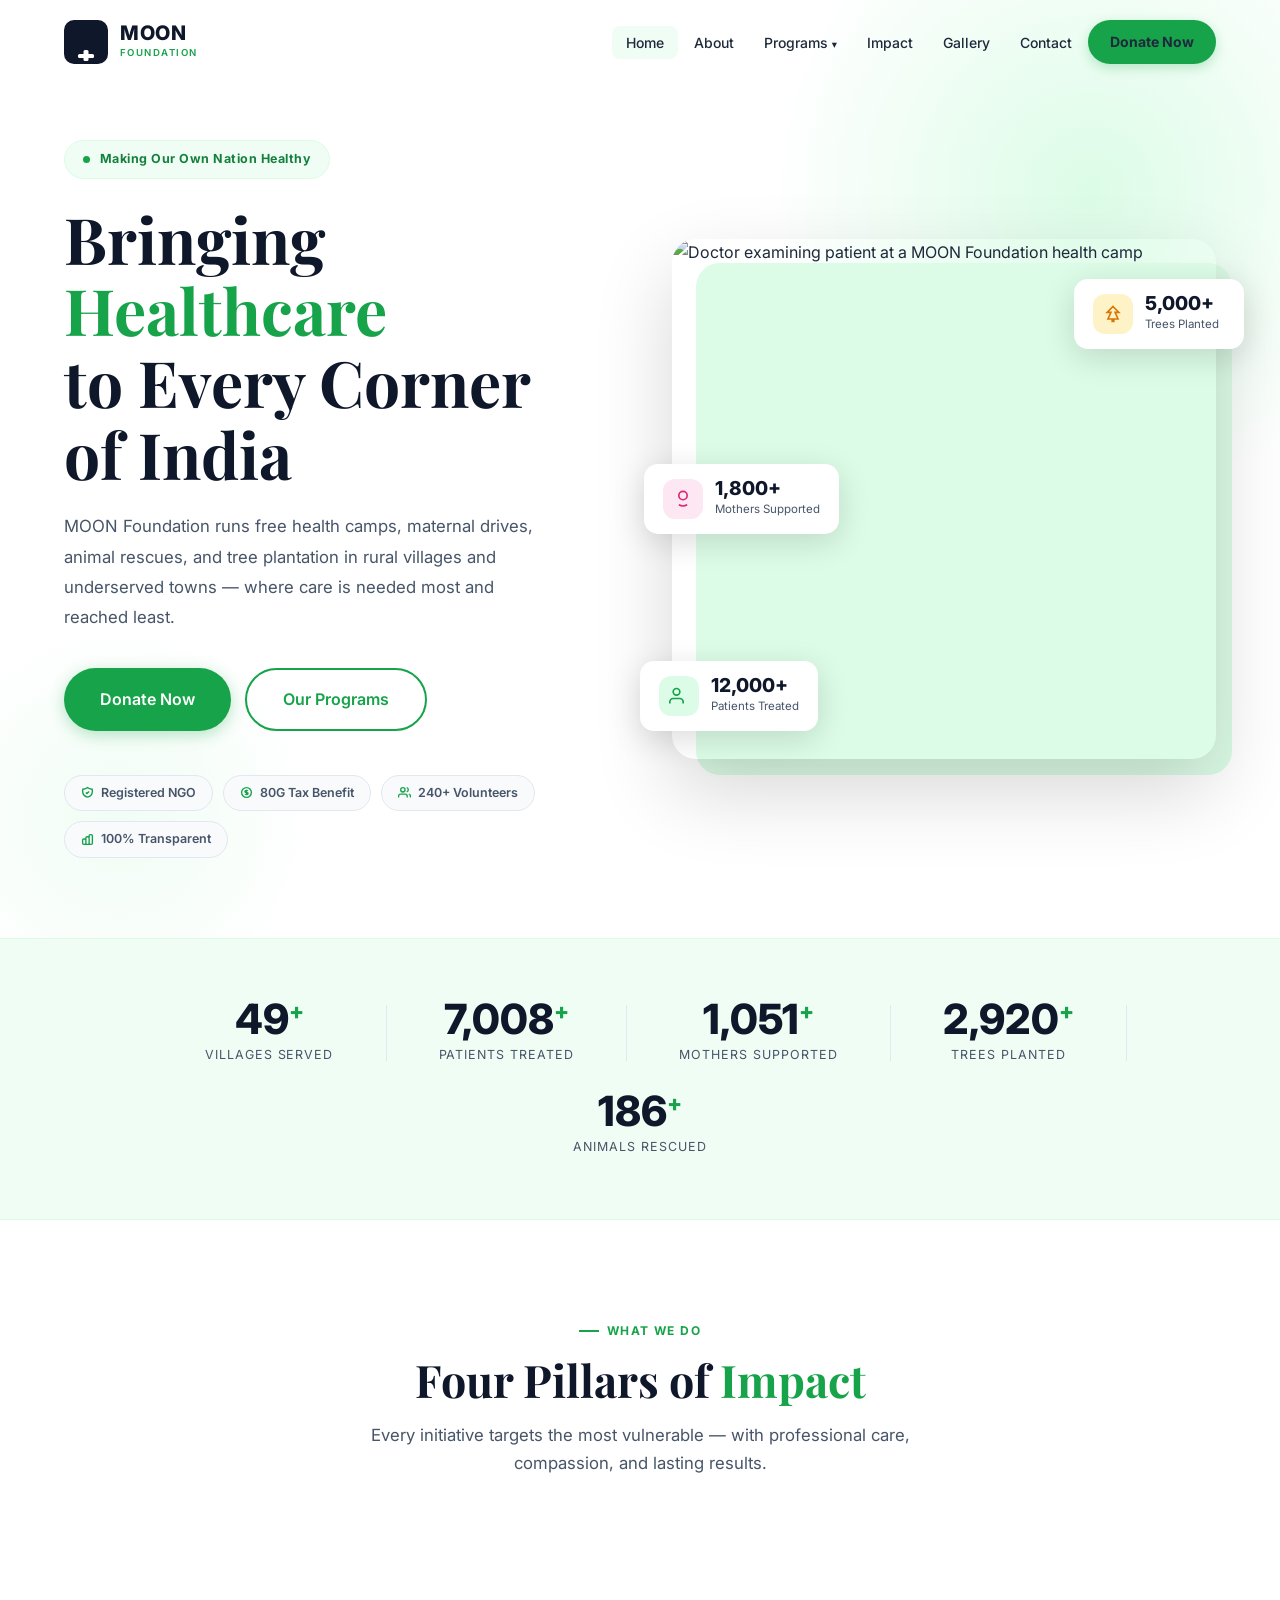
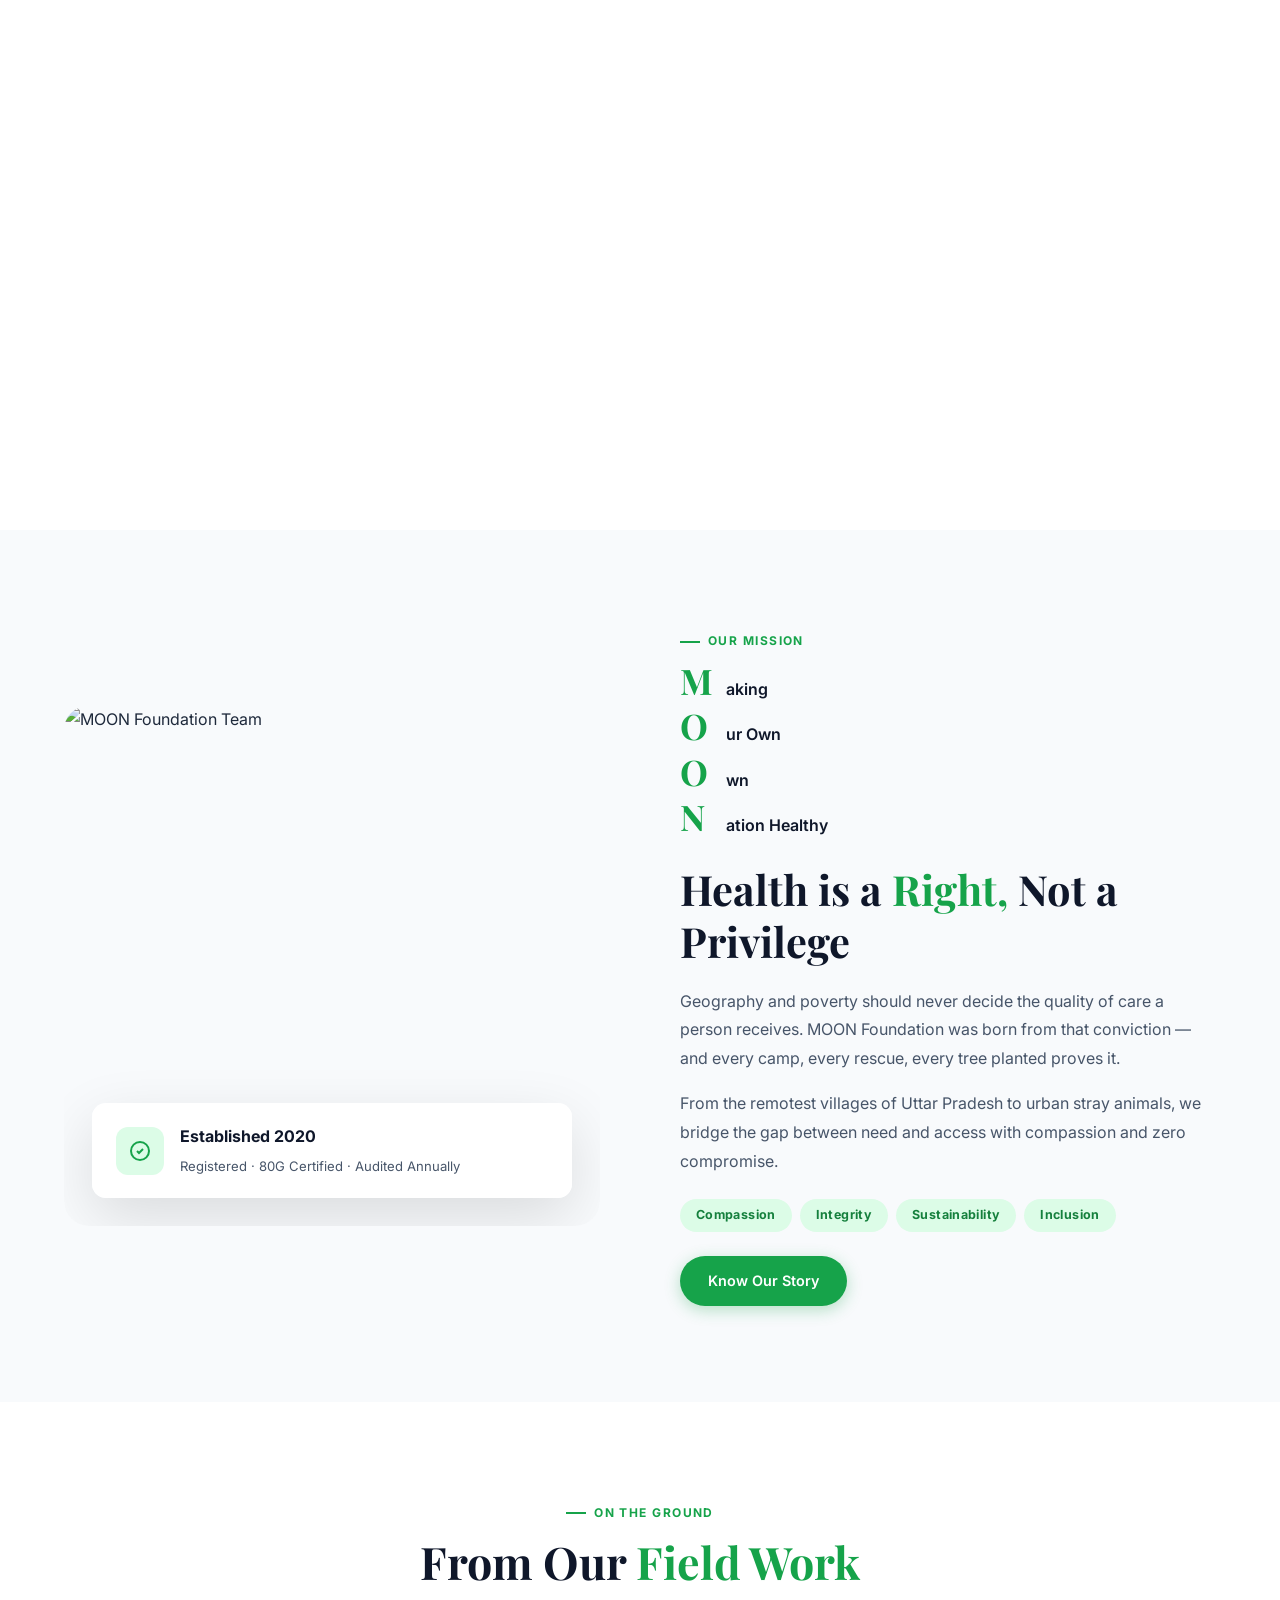
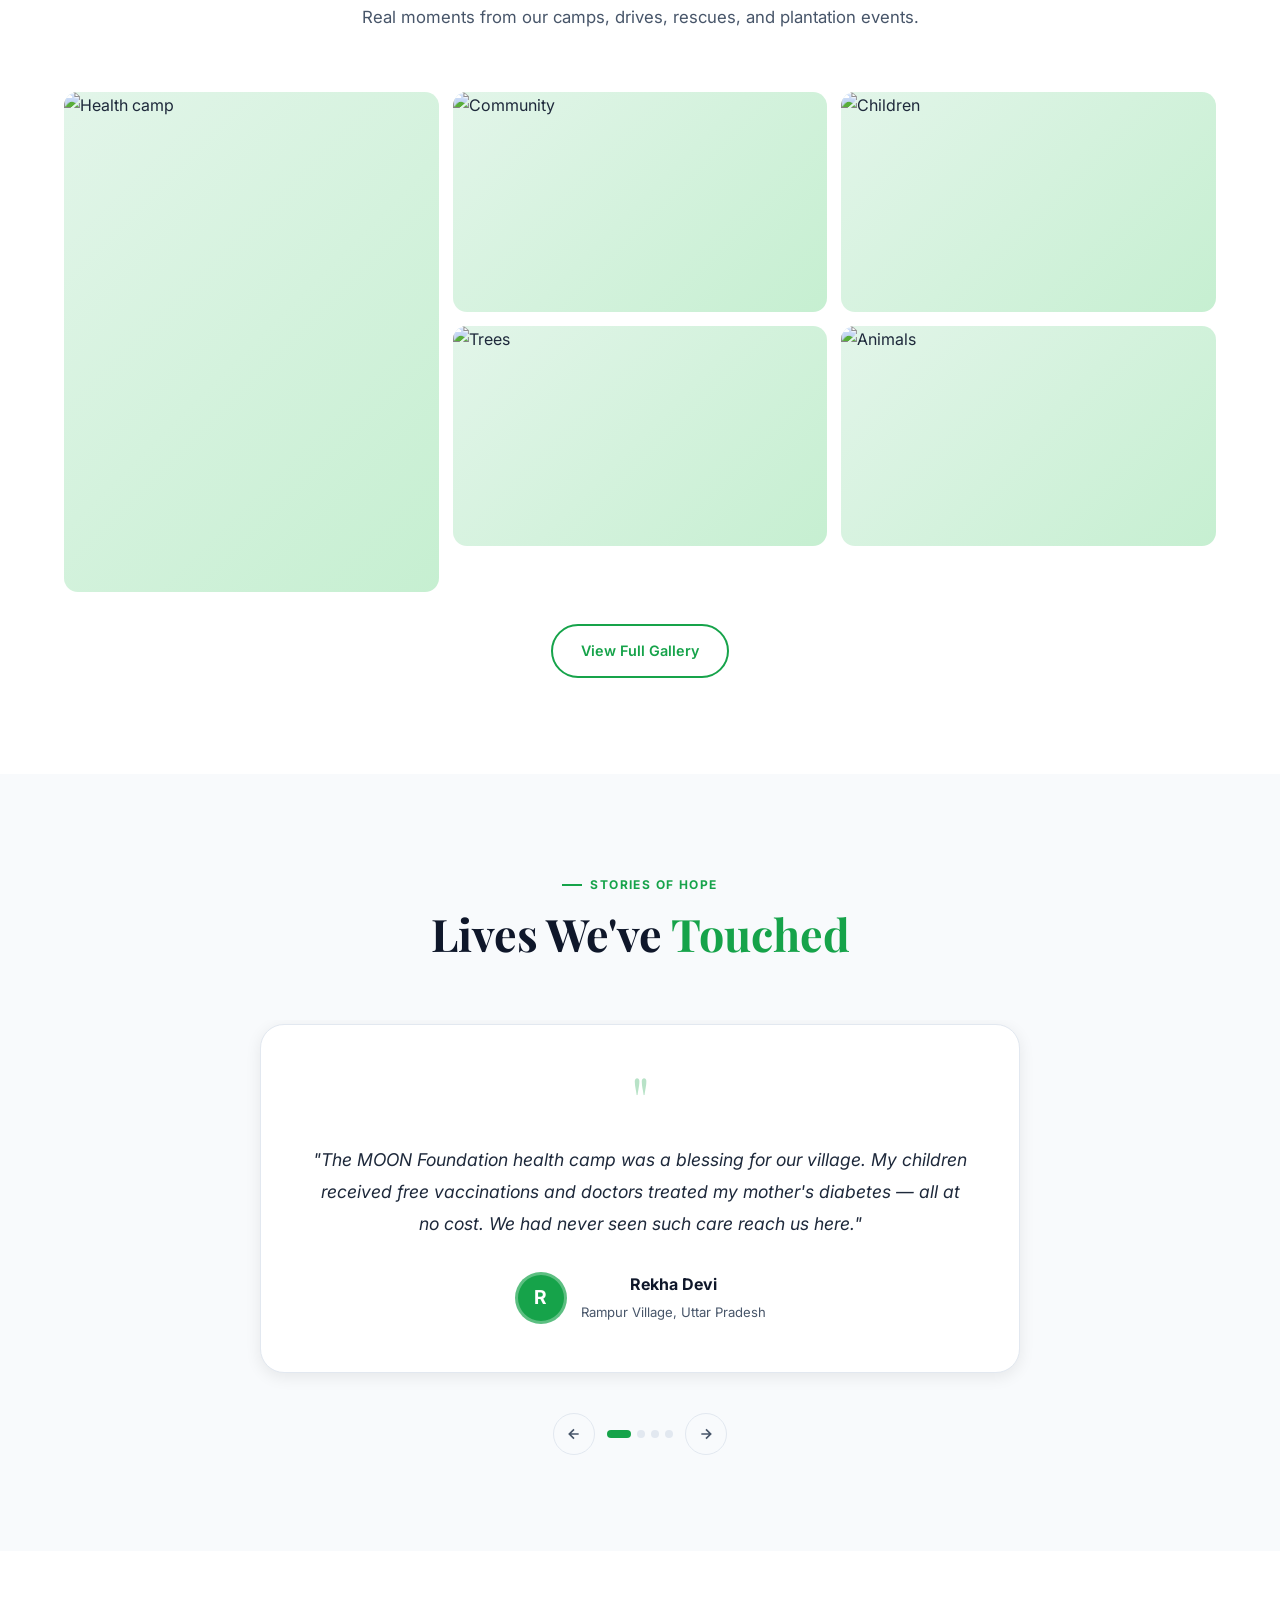
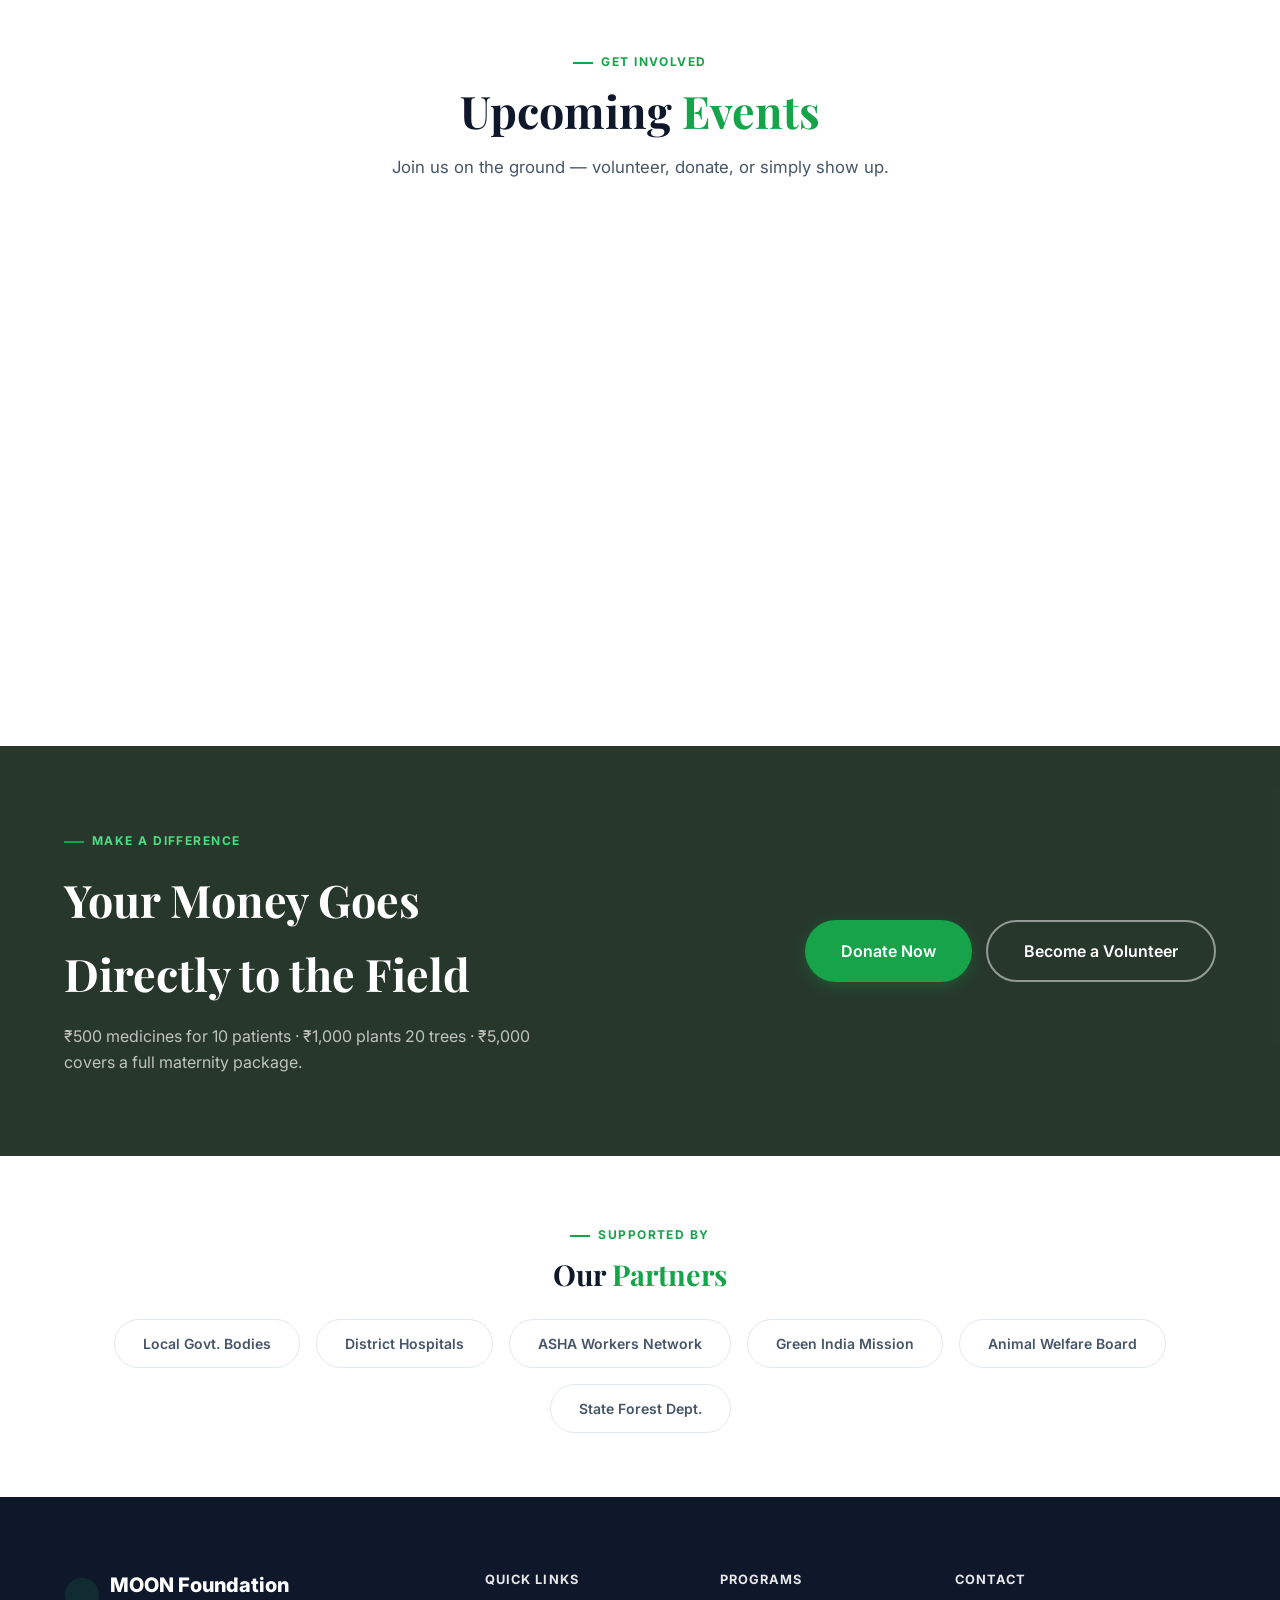
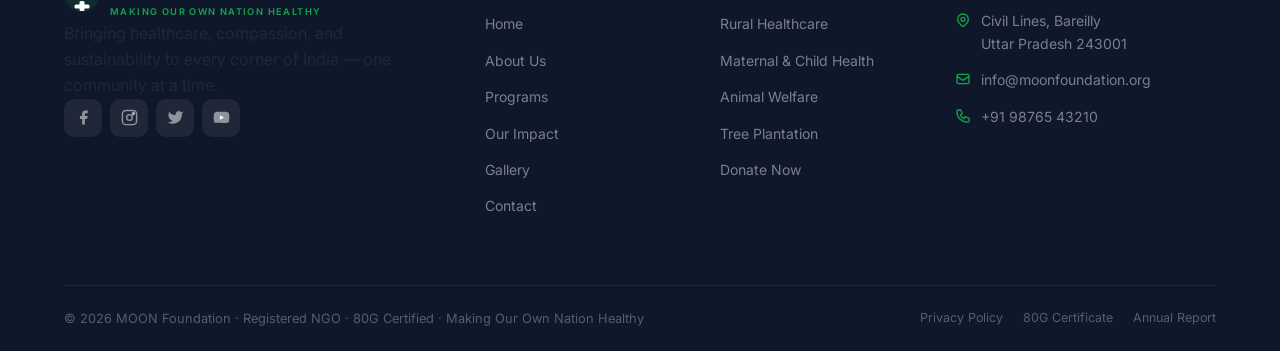
==== commit 268f1b6e: "Fix empty sections, new logo, rebuild impact and contact pages New logo across all pages: moon cresc" ====
--- a/index.html
+++ b/index.html
@@ -17,8 +17,10 @@
 <div id="preloader">
   <div class="pl-logo">
     <svg viewBox="0 0 64 64" fill="none">
-      <circle cx="32" cy="32" r="28" stroke="#16a34a" stroke-width="3" opacity=".3"/>
-      <path d="M32 6 A26 26 0 1 1 6 32 A20 20 0 1 0 32 6Z" fill="#16a34a"/>
+      <circle cx="32" cy="32" r="28" stroke="#22c55e" stroke-width="3" opacity=".25"/>
+      <path d="M34 7 A16 16 0 1 1 7 30 A11 11 0 1 0 34 7Z" fill="#22c55e"/>
+      <rect x="28" y="41" width="8" height="15" rx="2" fill="white"/>
+      <rect x="21" y="47" width="22" height="6" rx="2" fill="white"/>
     </svg>
     <p>MOON Foundation</p>
   </div>
@@ -30,7 +32,9 @@
     <div class="nav-inner">
       <a href="index.html" class="nav-logo">
         <svg viewBox="0 0 44 44" fill="none" style="width:44px;height:44px;border-radius:10px;background:#0f172a">
-          <path d="M22 4 A18 18 0 1 1 4 22 A13 13 0 1 0 22 4Z" fill="#16a34a"/>
+          <path d="M24 5 A12 12 0 1 1 5 22 A8 8 0 1 0 24 5Z" fill="#22c55e"/>
+          <rect x="19.5" y="30" width="5" height="11" rx="1.5" fill="white"/>
+          <rect x="14" y="34" width="16" height="4" rx="1.5" fill="white"/>
         </svg>
         <div class="nav-logo-text">
           <span class="name">MOON</span>
@@ -392,7 +396,7 @@
     <div class="footer-grid">
       <div>
         <div class="footer-logo">
-          <svg viewBox="0 0 36 36" fill="none" style="width:36px;height:36px"><circle cx="18" cy="18" r="17" fill="#16a34a" opacity=".15"/><path d="M18 3 A15 15 0 1 1 3 18 A11 11 0 1 0 18 3Z" fill="#16a34a"/></svg>
+          <svg viewBox="0 0 36 36" fill="none" style="width:36px;height:36px"><circle cx="18" cy="18" r="17" fill="#22c55e" opacity=".12"/><path d="M20 4 A10 10 0 1 1 4 18 A7 7 0 1 0 20 4Z" fill="#22c55e"/><rect x="15.5" y="24" width="5" height="10" rx="1.5" fill="white"/><rect x="10.5" y="27.5" width="15" height="4" rx="1.5" fill="white"/></svg>
           <div><span class="name">MOON Foundation</span><span class="tag">Making Our Own Nation Healthy</span></div>
         </div>
         <p>Bringing healthcare, compassion, and sustainability to every corner of India — one community at a time.</p>
--- a/css/style.css
+++ b/css/style.css
@@ -737,6 +737,13 @@
 .sr-r { opacity: 0; transform: translateX(32px); transition: opacity .7s var(--ease), transform .7s var(--ease); }
 .sr-r.in { opacity: 1; transform: translateX(0); }
 .d1 { transition-delay: .1s; } .d2 { transition-delay: .18s; } .d3 { transition-delay: .26s; } .d4 { transition-delay: .34s; }
+/* Section headings are always visible — only cards/images animate */
+.section-head { opacity: 1 !important; transform: none !important; transition: none !important; }
+
+/* Image container fallback backgrounds */
+.prog-card-img { background: linear-gradient(135deg, #dcfce7 0%, #bbf7d0 100%); }
+.event-img { background: linear-gradient(135deg, #dcfce7 0%, #bbf7d0 100%); }
+.gal-item { background: linear-gradient(135deg, #e2f5e9 0%, #c6efd1 100%); }
 
 /* ── Responsive ──────────────────────────────────────────────── */
 @media (max-width: 1024px) {
